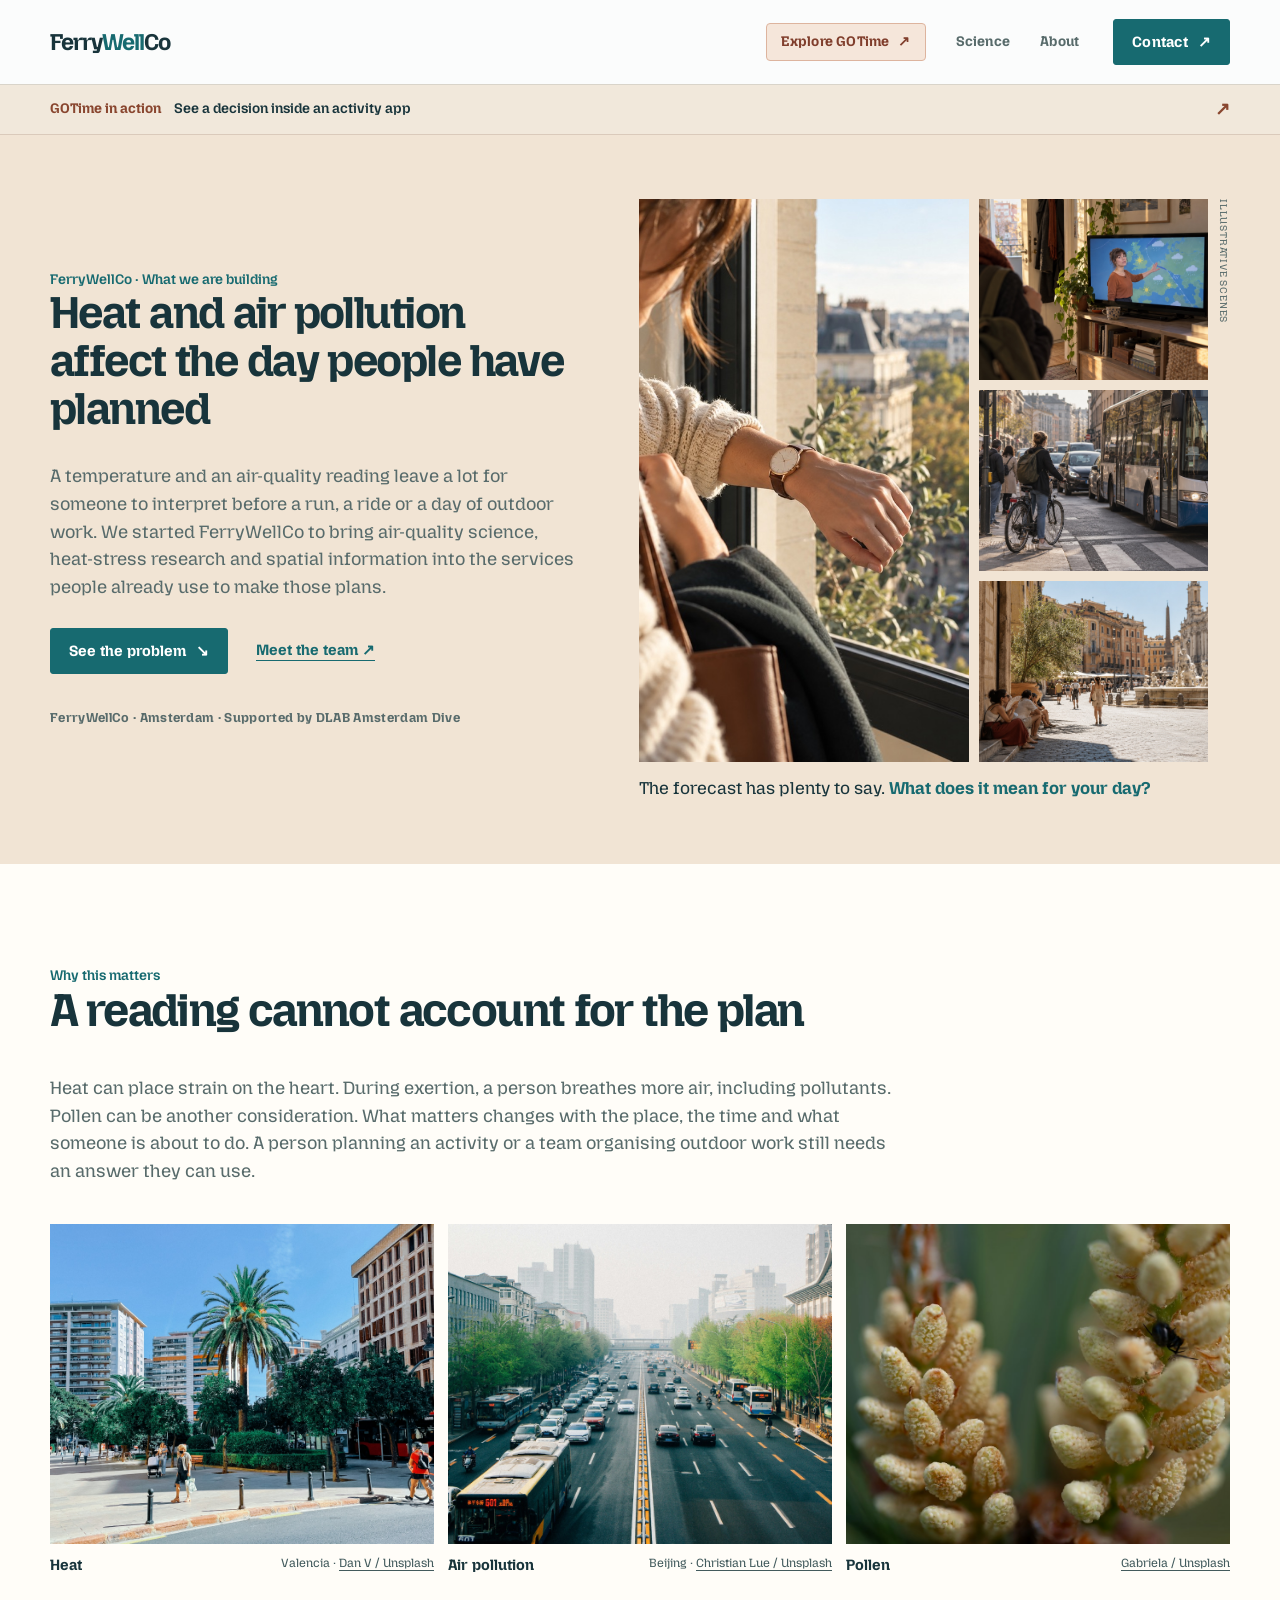
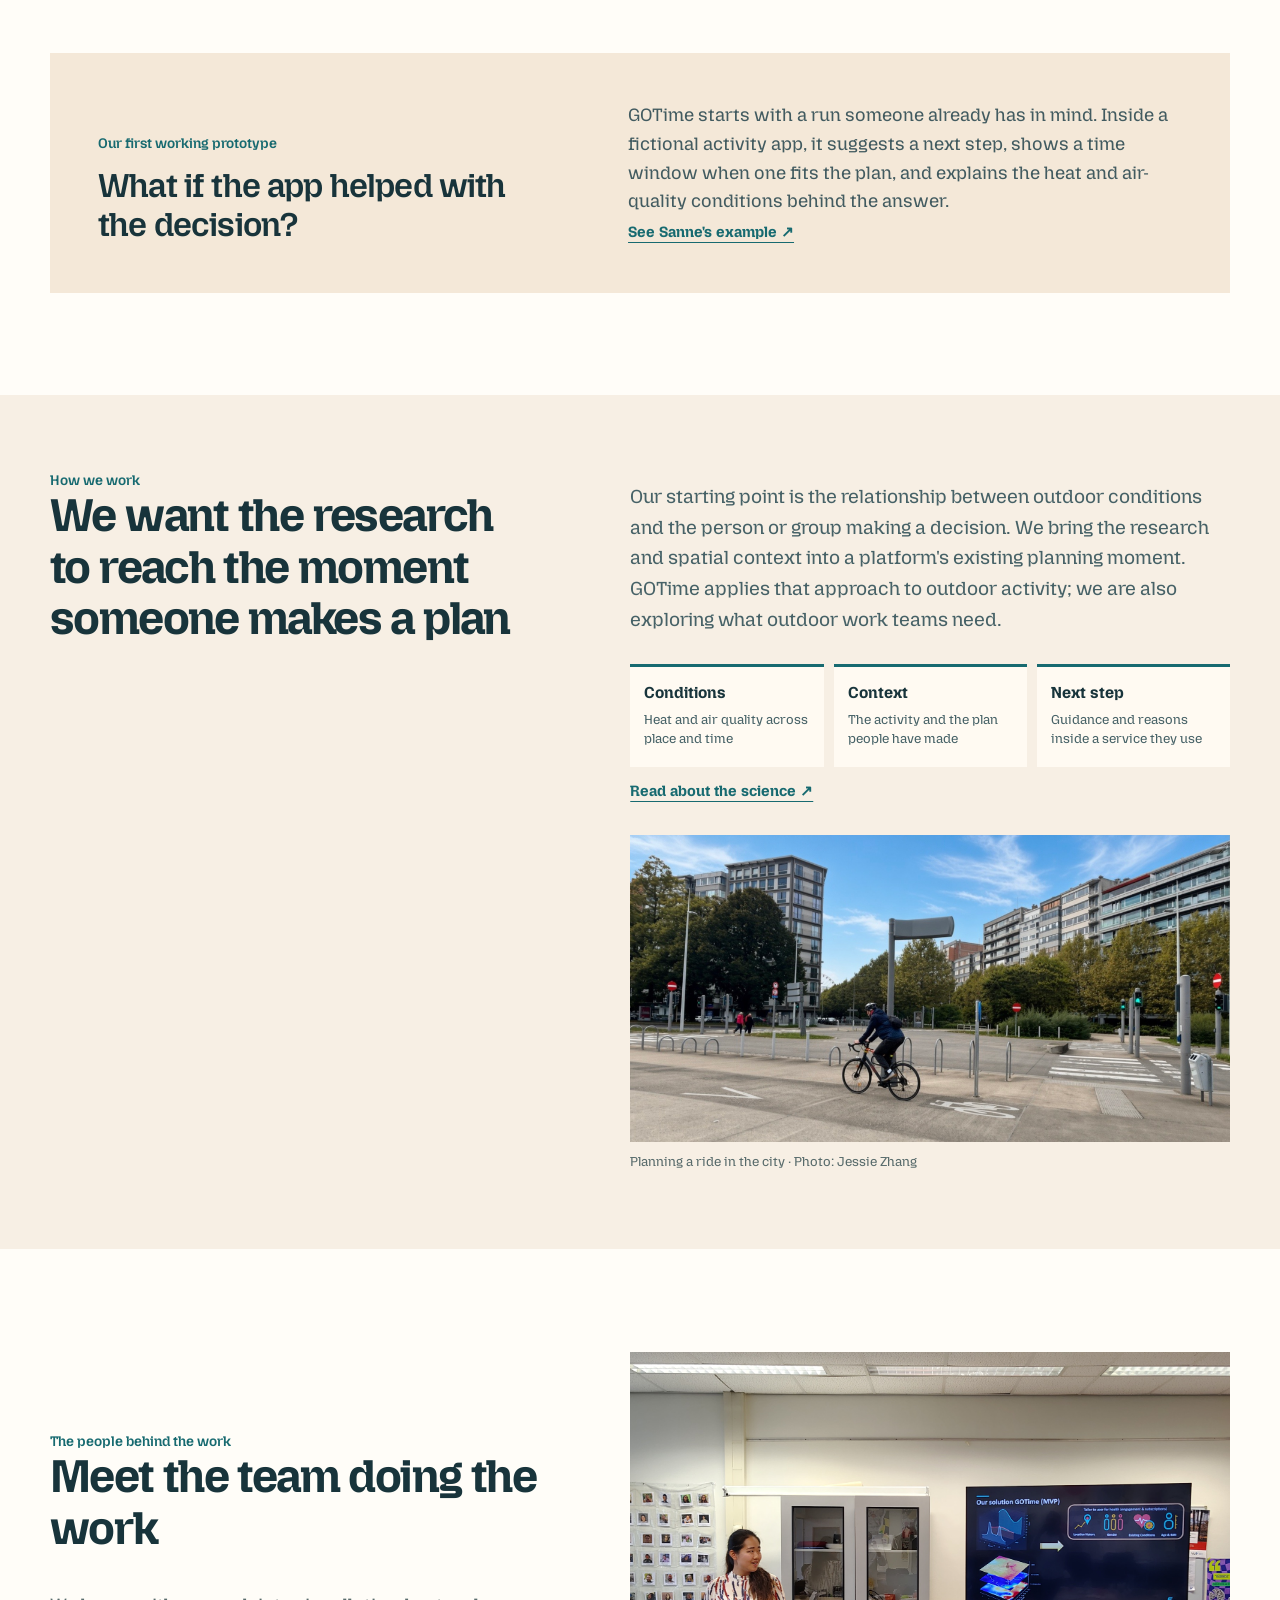
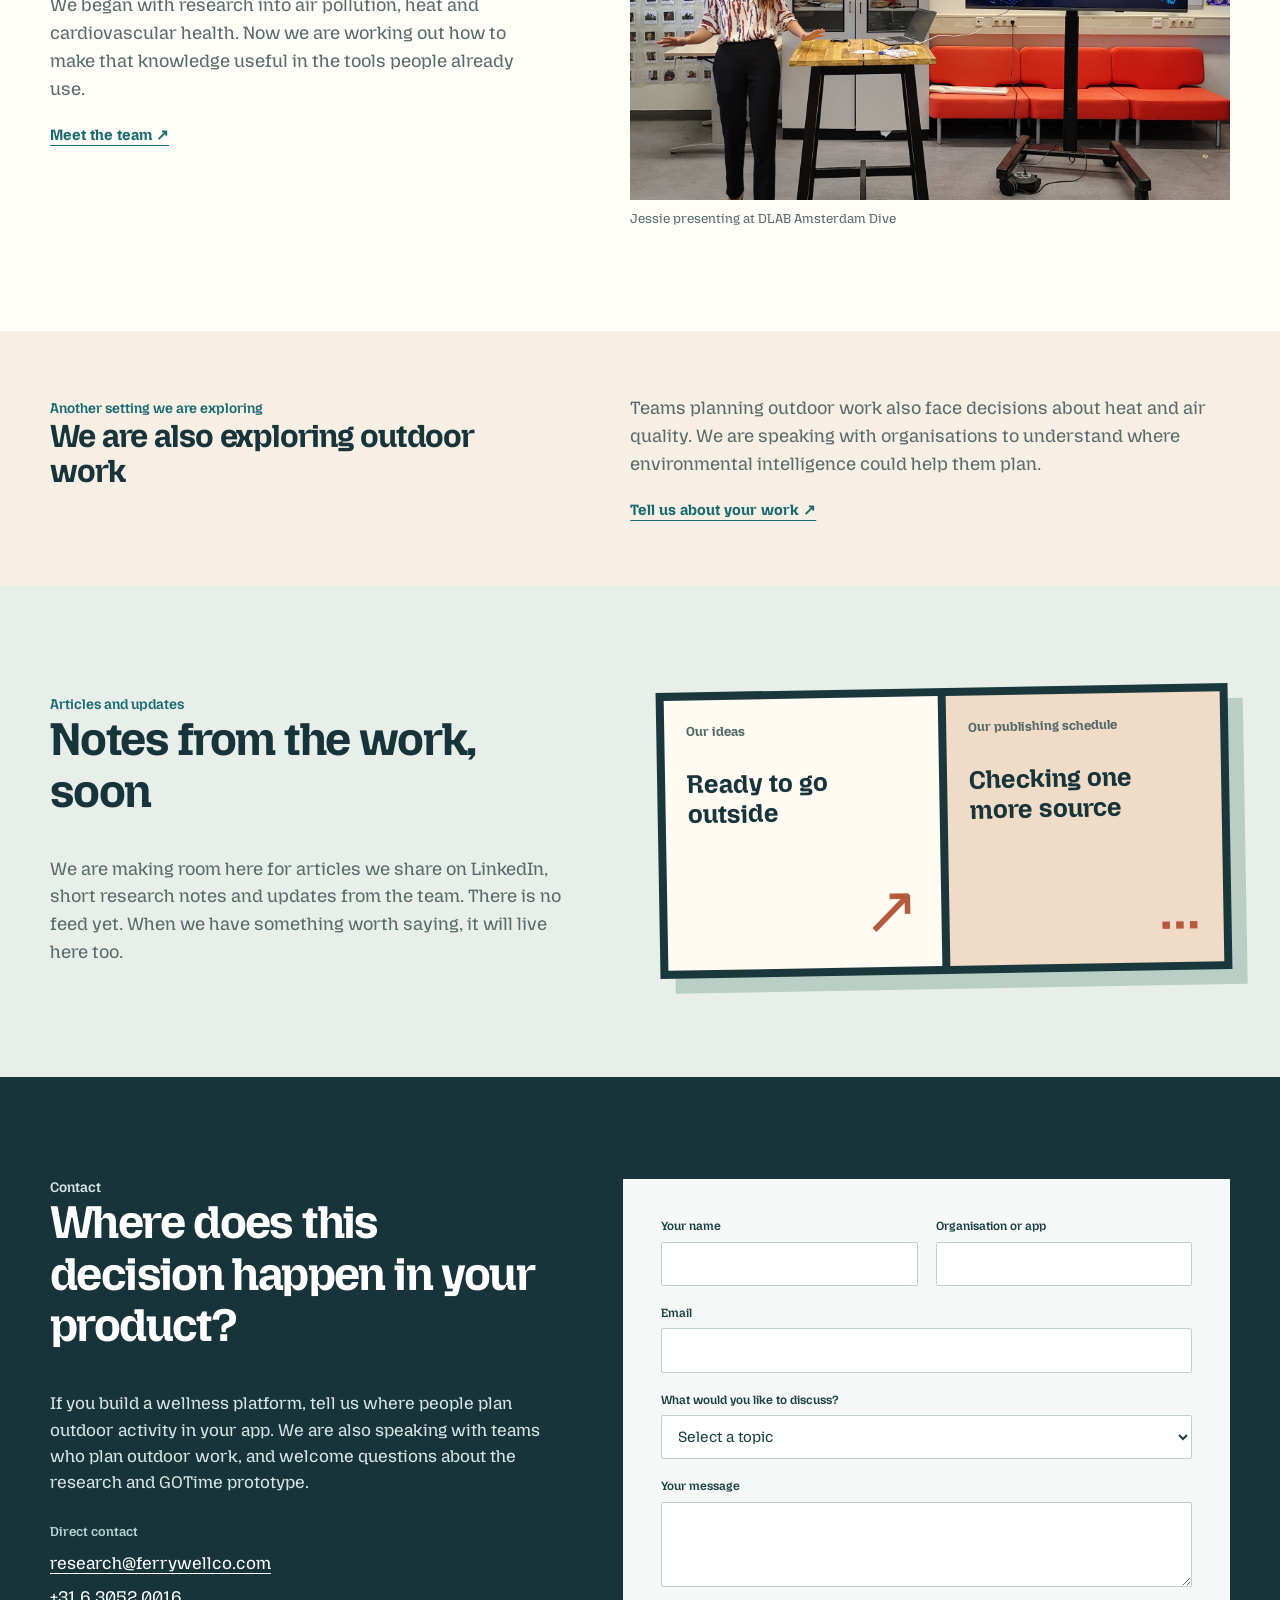
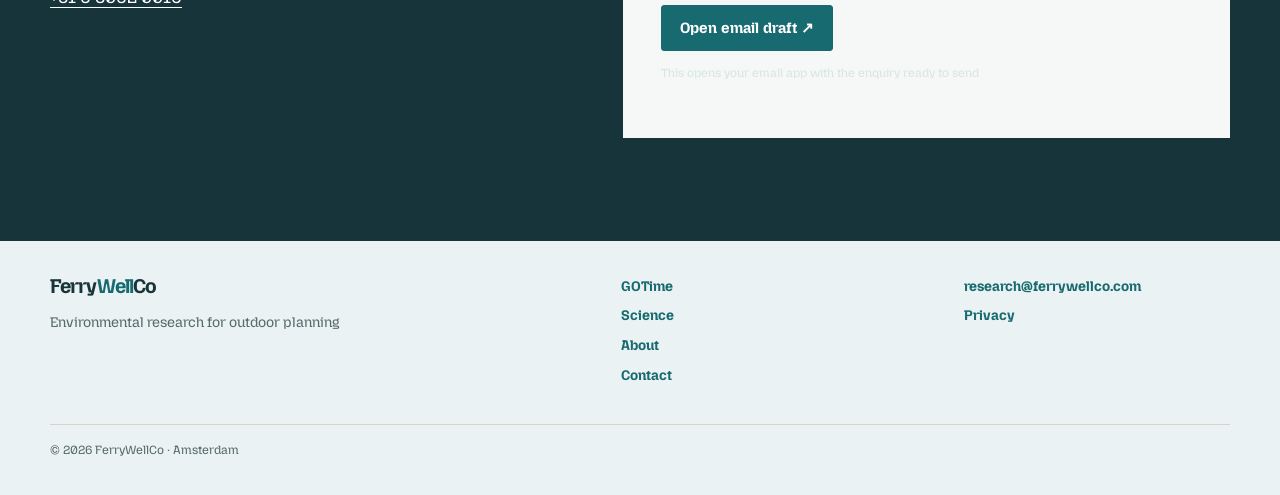
==== index.html @ 3f2c61f6 "Clarify FerryWellCo mission and show GOTime user journey" ====
<!doctype html>
<html lang="en">
<head>
  <meta charset="utf-8">
  <meta name="viewport" content="width=device-width, initial-scale=1">
  <meta name="theme-color" content="#fbf8f2">

  <meta name="description" content="FerryWellCo brings air-quality science, heat-stress research and spatial information into the services people use to plan outdoor activity and work.">
  <meta property="og:type" content="website">
  <meta property="og:title" content="FerryWellCo | Environmental intelligence for outdoor decisions">
  <meta property="og:description" content="We make heat and air-quality research useful at the moment people decide what to do outdoors.">
  <meta property="og:image" content="https://ferrywellco.com/assets/hero-checking-time.jpg">
  <meta name="twitter:card" content="summary_large_image">
  <title>FerryWellCo | Environmental intelligence for outdoor decisions</title>
  <link rel="icon" href="assets/favicon.svg" type="image/svg+xml">
  <link rel="stylesheet" href="assets/styles.css?v=nav1">
  <link rel="stylesheet" href="assets/polish.css?v=mozilla2">
  <link rel="stylesheet" href="assets/story.css?v=umbrella5">
  <script src="assets/site.js" defer></script>
</head>
<body>
<a class="skip-link" href="#main">Skip to content</a>
<header class="site-header"><div class="container header-inner">
  <a class="brand" href="index.html" aria-label="FerryWellCo home">Ferry<span>Well</span>Co</a>
  <button class="menu-button" type="button" data-menu-button aria-expanded="false" aria-controls="site-menu">Menu</button>
  <div class="header-right" id="site-menu" data-open="false"><nav class="main-nav" aria-label="Main navigation"><a class="nav-gotime" href="gotime/">Explore GOTime <span aria-hidden="true">↗</span></a><a href="science/">Science</a><a href="about/">About</a></nav>
  <a class="nav-cta" href="index.html#contact">Contact <span aria-hidden="true">↗</span></a></div>
</div></header>
<main id="main">
<div class="product-prompt"><div class="container"><a class="product-prompt-link" href="gotime/"><span class="product-prompt-label">GOTime in action</span><span>See a decision inside an activity app</span><span class="product-prompt-arrow" aria-hidden="true">↗</span></a></div></div>
<section class="story-hero" aria-labelledby="hero-title"><div class="container story-hero-layout">
  <div class="hero-top"><div class="hero-intro"><p class="eyebrow">FerryWellCo · What we are building</p>
    <h1 id="hero-title">Heat and air pollution affect the day people have planned</h1>
  </div>
  <div class="hero-support">
    <p class="lead">A temperature and an air-quality reading leave a lot for someone to interpret before a run, a ride or a day of outdoor work. We started FerryWellCo to bring air-quality science, heat-stress research and spatial information into the services people already use to make those plans.</p>
    <div class="action-row"><a class="button" href="#problem">See the problem <span aria-hidden="true">↘</span></a><a class="text-link" href="about/">Meet the team ↗</a></div>
    <p class="hero-meta">FerryWellCo · Amsterdam · Supported by DLAB Amsterdam Dive</p>
  </div></div>
  <div class="hero-mosaic" role="group" aria-label="Illustrative scenes of a day shaped by heat, air quality, time and traffic">
    <img class="hero-mosaic-weather" src="assets/hero-weather-report.jpg" alt="Someone watches a weather presenter on television before leaving home" width="1200" height="900">
    <img class="hero-mosaic-watch" src="assets/hero-checking-time.jpg" alt="A person checks the time while looking out over the city" width="1200" height="900" fetchpriority="high">
    <img class="hero-mosaic-traffic" src="assets/hero-city-traffic.jpg" alt="A person with a bicycle waits beside city traffic" width="1200" height="900" loading="lazy">
    <img class="hero-mosaic-heat" src="assets/hero-urban-heat.jpg" alt="People cross a sunlit square while others rest in the shade" width="1200" height="900" loading="lazy">
    <span class="hero-mosaic-label">Illustrative scenes</span>
  </div>
  <div class="hero-mosaic-after"><p>The forecast has plenty to say. <strong>What does it mean for your day?</strong></p></div>
</div></section>
<section class="story-section story-problem" id="problem" aria-labelledby="problem-title"><div class="container">
  <p class="eyebrow">Why this matters</p><h2 id="problem-title">A reading cannot account for the plan</h2>
  <p class="lead">Heat can place strain on the heart. During exertion, a person breathes more air, including pollutants. Pollen can be another consideration. What matters changes with the place, the time and what someone is about to do. A person planning an activity or a team organising outdoor work still needs an answer they can use.</p>
  <div class="condition-photos" aria-label="Outdoor conditions in the research"><figure><img src="assets/sunny-valencia-dan-v.jpg" alt="People crossing a sunny street in Valencia" width="1800" height="2250" loading="lazy"><figcaption><strong>Heat</strong><span>Valencia · <a href="https://unsplash.com/photos/a-group-of-people-walking-down-a-street-next-to-tall-buildings-mh1GvI4SYbk" target="_blank" rel="noopener noreferrer">Dan V / Unsplash</a></span></figcaption></figure><figure><img src="assets/traffic-smog-christian-lue.jpg" alt="Traffic on a hazy city road in Beijing" width="1800" height="2700" loading="lazy"><figcaption><strong>Air pollution</strong><span>Beijing · <a href="https://unsplash.com/photos/a-city-street-filled-with-lots-of-traffic-QcJ1XCc3gJo" target="_blank" rel="noopener noreferrer">Christian Lue / Unsplash</a></span></figcaption></figure><figure><img src="assets/pine-pollen-gabriela.jpg" alt="Close view of pollen-bearing pine cones" width="1200" height="726" loading="lazy"><figcaption><strong>Pollen</strong><span><a href="https://unsplash.com/photos/pine-tree-flowers-in-close-up-detail-v3CU3sQChTM" target="_blank" rel="noopener noreferrer">Gabriela / Unsplash</a></span></figcaption></figure></div>
  <div class="story-first-product" id="gotime"><div><p class="eyebrow">Our first working prototype</p><h3>What if the app helped with the decision?</h3></div><div><p>GOTime starts with a run someone already has in mind. Inside a fictional activity app, it suggests a next step, shows a time window when one fits the plan, and explains the heat and air-quality conditions behind the answer.</p><a class="text-link" href="gotime/">See Sanne's example ↗</a></div></div>
</div></section>
<section class="story-section story-approach" aria-labelledby="approach-title"><div class="container story-split">
  <div><p class="eyebrow">How we work</p><h2 id="approach-title">We want the research to reach the moment someone makes a plan</h2></div>
  <div class="story-approach-detail"><p>Our starting point is the relationship between outdoor conditions and the person or group making a decision. We bring the research and spatial context into a platform's existing planning moment. GOTime applies that approach to outdoor activity; we are also exploring what outdoor work teams need.</p><div class="story-logic" aria-label="FerryWellCo's approach"><div><strong>Conditions</strong><span>Heat and air quality across place and time</span></div><div><strong>Context</strong><span>The activity and the plan people have made</span></div><div><strong>Next step</strong><span>Guidance and reasons inside a service they use</span></div></div><p><a class="text-link" href="science/">Read about the science ↗</a></p><figure class="story-photo"><img src="assets/city-cycling.jpg" alt="A person cycling across a city junction" width="2000" height="1115" loading="lazy"><figcaption>Planning a ride in the city · Photo: Jessie Zhang</figcaption></figure></div>
</div></section>
<section class="story-section story-about" aria-labelledby="about-title"><div class="container story-split">
  <div><p class="eyebrow">The people behind the work</p><h2 id="about-title">Meet the team doing the work</h2><p class="lead">We began with research into air pollution, heat and cardiovascular health. Now we are working out how to make that knowledge useful in the tools people already use.</p><p><a class="text-link" href="about/">Meet the team ↗</a></p></div>
  <figure class="story-photo"><img src="assets/jessie-dive-presentation.jpg" alt="Jessie Zhang presenting FerryWellCo at DLAB Amsterdam Dive" width="1700" height="1275" loading="lazy"><figcaption>Jessie presenting at DLAB Amsterdam Dive</figcaption></figure>
</div></section>
<section class="story-section story-work" aria-labelledby="work-title"><div class="container story-split">
  <div><p class="eyebrow">Another setting we are exploring</p><h2 id="work-title">We are also exploring outdoor work</h2></div>
  <div><p class="lead">Teams planning outdoor work also face decisions about heat and air quality. We are speaking with organisations to understand where environmental intelligence could help them plan.</p><a class="text-link" href="#contact" data-select-scope="Outdoor work planning">Tell us about your work ↗</a></div>
</div></section>
<section class="story-section story-notes" id="notes" aria-labelledby="notes-title"><div class="container story-notes-grid">
  <div><p class="eyebrow">Articles and updates</p><h2 id="notes-title">Notes from the work, soon</h2><p class="lead">We are making room here for articles we share on LinkedIn, short research notes and updates from the team. There is no feed yet. When we have something worth saying, it will live here too.</p></div>
  <div class="notes-meme" role="img" aria-label="A two-panel joke: our ideas are ready to go, while the team checks one more source before publishing"><div><span>Our ideas</span><strong>Ready to go outside</strong><span class="notes-meme-symbol" aria-hidden="true">↗</span></div><div><span>Our publishing schedule</span><strong>Checking one more source</strong><span class="notes-meme-symbol" aria-hidden="true">…</span></div></div>
</div></section>
<section class="story-section story-contact" id="contact" aria-labelledby="contact-title"><div class="container story-contact-grid">
  <div><p class="eyebrow">Contact</p><h2 id="contact-title">Where does this decision happen in your product?</h2><p class="body-copy">If you build a wellness platform, tell us where people plan outdoor activity in your app. We are also speaking with teams who plan outdoor work, and welcome questions about the research and GOTime prototype.</p><div class="direct-contact"><strong>Direct contact</strong><a href="mailto:research@ferrywellco.com">research@ferrywellco.com</a><a href="tel:+31630520016">+31 6 3052 0016</a></div></div>
  <form class="enquiry-form" data-enquiry-form><div class="form-row"><label for="enquiry-name">Your name</label><input id="enquiry-name" name="name" autocomplete="name" required></div><div class="form-row"><label for="enquiry-company">Organisation or app</label><input id="enquiry-company" name="company" autocomplete="organization"></div><div class="form-row"><label for="enquiry-email">Email</label><input id="enquiry-email" name="email" type="email" autocomplete="email" required></div><div class="form-row"><label for="enquiry-scope">What would you like to discuss?</label><select id="enquiry-scope" name="scope" required><option value="" disabled selected>Select a topic</option><option>Wellness platform pilot</option><option>Outdoor work planning</option><option>Research or demo feedback</option><option>Other enquiry</option></select></div><div class="form-row"><label for="enquiry-message">Your message</label><textarea id="enquiry-message" name="message" rows="3"></textarea></div><button class="button" type="submit">Open email draft ↗</button><p class="form-hint">This opens your email app with the enquiry ready to send</p><p class="form-status" data-form-status aria-live="polite"></p></form>
</div></section>
</main><footer class="site-footer"><div class="container"><div class="footer-grid">
  <div><a class="brand" href="index.html">Ferry<span>Well</span>Co</a><p>Environmental research for outdoor planning</p></div>
  <nav class="footer-links" aria-label="Footer navigation"><a href="gotime/">GOTime</a><a href="science/">Science</a><a href="about/">About</a><a href="index.html#contact">Contact</a></nav>
  <div class="footer-links"><a href="mailto:research@ferrywellco.com">research@ferrywellco.com</a><a href="privacy/">Privacy</a></div>
</div><div class="footer-bottom"><span>© 2026 FerryWellCo · Amsterdam</span></div></div></footer>
</body></html>
---- assets/styles.css ----
:root {
  color-scheme: light;
  --ink: #18343b;
  --teal: #176a70;
  --muted: #586b6b;
  --aqua: #72cbbd;
  --amber: #c96e4b;
  --paper: #fbf8f2;
  --pale: #f2e9dc;
  --rule: #d9d4ca;
}

* { box-sizing: border-box; }
html { scroll-behavior: smooth; }
body {
  margin: 0;
  background: var(--paper);
  color: var(--ink);
  font-family: "Mozilla Headline", Arial, sans-serif;
  font-size: 18px;
  line-height: 1.55;
  -webkit-font-smoothing: antialiased;
}
button, a { -webkit-tap-highlight-color: transparent; }
button { font: inherit; }
a { color: inherit; }
a:hover { color: var(--teal); }
:focus-visible { outline: 3px solid var(--aqua); outline-offset: 4px; }
img, svg { max-width: 100%; }
svg { display: block; }
::selection { background: #bfeee8; color: var(--ink); }
section[id] { scroll-margin-top: 90px; }
.skip-link { position: fixed; z-index: 40; top: 9px; left: 9px; background: #fff; color: var(--ink); padding: 10px 14px; border: 2px solid var(--teal); transform: translateY(-160%); font-weight: 700; }
.skip-link:focus { transform: translateY(0); }

.container { width: min(100% - 48px, 1180px); margin-inline: auto; }
.site-header { position: sticky; top: 0; z-index: 20; background: rgba(251,252,252,.96); border-bottom: 1px solid var(--rule); backdrop-filter: blur(12px); }
.header-inner { min-height: 84px; display: flex; align-items: center; justify-content: space-between; gap: 30px; }
.brand { color: var(--ink); text-decoration: none; font-size: 23px; font-weight: 800; line-height: 1; letter-spacing: -.045em; white-space: nowrap; }
.brand span { color: var(--teal); }
.header-right { display: flex; align-items: center; gap: 34px; }
.main-nav { display: flex; align-items: center; gap: 30px; }
.main-nav a, .nav-cta { font-size: 14px; font-weight: 700; text-decoration: none; letter-spacing: .015em; }
.main-nav a { padding-block: 12px; color: var(--muted); }
.main-nav a:hover, .main-nav a[aria-current] { color: var(--ink); }
.nav-cta, .button { background: var(--teal); color: #fff; border: 1px solid var(--teal); border-radius: 5px; padding: 13px 18px; line-height: 1.2; display: inline-flex; justify-content: center; align-items: center; gap: 10px; font-size: 15px; font-weight: 700; text-decoration: none; transition: background .18s ease, transform .18s ease; }
.nav-cta:hover, .button:hover { background: #174c57; color: #fff; transform: translateY(-2px); }
.menu-button { display: none; color: var(--ink); border: 1px solid var(--rule); background: transparent; padding: 9px 12px; border-radius: 5px; cursor: pointer; font-size: 15px; font-weight: 700; }

/* Give the product a distinct place in the navigation without competing with Contact. */
.site-header .main-nav a.nav-gotime {
  display: inline-flex;
  align-items: center;
  gap: 9px;
  padding: 9px 14px;
  border: 1px solid #ddb49e;
  border-radius: 4px;
  background: #f5e6da;
  color: #803e2c;
  line-height: 1.25;
  white-space: nowrap;
  transition: background .18s ease, border-color .18s ease;
}
.site-header .main-nav a.nav-gotime:hover,
.site-header .main-nav a.nav-gotime[aria-current="page"] {
  border-color: #b65a3e;
  background: #efd5c4;
  color: #663021;
}
.product-prompt { border-bottom: 1px solid #dacabb; background: #f1e8db; }
.product-prompt-link {
  display: flex;
  align-items: center;
  gap: 13px;
  min-height: 49px;
  color: var(--ink);
  font-size: 14px;
  font-weight: 600;
  line-height: 1.35;
  text-decoration: none;
}
.product-prompt-link:hover { color: var(--teal); }
.product-prompt-label { color: #89462f; font-weight: 700; white-space: nowrap; }
.product-prompt-arrow { margin-left: auto; color: #89462f; font-size: 18px; }
@media (max-width: 760px) {
  .site-header .main-nav a.nav-gotime { justify-content: space-between; margin-bottom: 8px; padding: 13px 14px; }
}
@media (max-width: 520px) {
  .product-prompt-link { flex-wrap: wrap; gap: 1px 8px; padding-block: 8px; font-size: 13px; }
  .product-prompt-label { width: calc(100% - 22px); }
  .product-prompt-arrow { order: 1; align-self: center; margin-left: auto; }
}

.eyebrow { color: var(--teal); font-size: 12px; font-weight: 800; text-transform: uppercase; letter-spacing: .145em; line-height: 1.4; }
.eyebrow::before { content: ""; display: block; width: 38px; height: 4px; margin-bottom: 15px; background: var(--aqua); }
h1, h2, h3, p { margin-top: 0; }
h1, h2, h3 { line-height: 1.12; letter-spacing: -.035em; }
h1 { font-size: clamp(3.2rem, 5vw, 4.25rem); font-weight: 800; }
h2 { font-size: clamp(2.25rem, 3.3vw, 2.75rem); font-weight: 800; }
h3 { font-size: 1.42rem; font-weight: 800; }
p { margin-bottom: 0; }
.lead { font-size: clamp(1.08rem, 1.6vw, 1.23rem); line-height: 1.58; color: var(--muted); }
.body-copy { color: var(--muted); max-width: 760px; }
.small-note { font-size: 14px; line-height: 1.5; color: var(--muted); }
.text-link { font-size: 15px; font-weight: 800; color: var(--teal); text-decoration-thickness: 1px; text-underline-offset: 5px; }
.text-link:hover { color: var(--ink); }
.action-row { display: flex; align-items: center; flex-wrap: wrap; gap: 18px 28px; }
.section { padding-block: clamp(76px, 8vw, 122px); }
.section-tight { padding-block: 72px; }
.section-head { max-width: 820px; margin-bottom: 40px; }
.section-head .eyebrow { margin-bottom: 20px; }
.section-head h2 { margin-bottom: 22px; }
.section-head .lead { max-width: 790px; }

.hero { overflow: hidden; }
.hero-grid { min-height: min(760px, calc(100svh - 84px)); display: grid; grid-template-columns: 1.08fr .92fr; align-items: center; gap: 4%; padding-block: 64px 76px; }
.hero-copy { position: relative; z-index: 1; }
.hero-copy .eyebrow { margin-bottom: 25px; }
.hero-copy h1 { max-width: 720px; margin-bottom: 27px; }
.hero-copy .lead { max-width: 650px; }
.hero-copy .action-row { margin-top: 37px; }
.hero-meta { margin-top: 34px; font-size: 13px; font-weight: 700; color: var(--muted); letter-spacing: .025em; }
.hero-visual { align-self: stretch; display: grid; place-items: center; min-height: 540px; }
.hero-visual svg { width: 100%; height: 100%; min-height: 540px; }
.visual-caption { color: var(--muted); font-size: 11px; text-transform: uppercase; letter-spacing: .18em; }

.decision-grid { display: grid; grid-template-columns: .8fr 1.2fr; gap: 8%; }
.decision-grid .section-head { margin-bottom: 0; }
.question-list { border-top: 1px solid var(--rule); }
.question-row { display: grid; grid-template-columns: 190px 1fr; gap: 20px; padding-block: 25px; border-bottom: 1px solid var(--rule); }
.question-row strong { color: var(--teal); font-size: 16px; }
.question-row p { font-size: 18px; line-height: 1.45; }

.approach { border-top: 1px solid var(--rule); }
.steps { display: grid; grid-template-columns: repeat(4, 1fr); margin-top: 58px; border-top: 1px solid var(--rule); }
.step { position: relative; padding: 32px 28px 0 0; }
.step::before { content: ""; position: absolute; top: -6px; left: 0; width: 11px; height: 11px; border-radius: 50%; background: var(--aqua); }
.step:nth-child(2)::before { background: var(--amber); }
.step:nth-child(3)::before { background: var(--teal); }
.step:last-child::before { background: var(--aqua); }
.step-number { display: block; color: var(--teal); font-size: 31px; font-weight: 800; line-height: 1; margin-bottom: 24px; }
.step h3 { margin-bottom: 10px; font-size: 19px; letter-spacing: -.02em; }
.step p { color: var(--muted); font-size: 16px; max-width: 225px; }
.approach .small-note { margin-top: 48px; max-width: 840px; }

.concept { background: var(--pale); }
.concept-grid { display: grid; grid-template-columns: .8fr 1.2fr; align-items: center; gap: 9%; }
.concept-copy .eyebrow { margin-bottom: 22px; }
.concept-copy h2 { margin-bottom: 23px; }
.concept-copy .body-copy { margin-bottom: 30px; }
.concept-preview { background: #fff; border: 1px solid var(--rule); box-shadow: 0 20px 65px rgba(16,38,46,.07); }
.preview-head { display: flex; justify-content: space-between; gap: 16px; align-items: baseline; padding: 22px 28px; border-bottom: 1px solid var(--rule); }
.preview-head strong { color: var(--ink); font-size: 19px; letter-spacing: -.02em; }
.preview-head span { color: var(--muted); font-size: 12px; font-weight: 700; text-transform: uppercase; letter-spacing: .11em; }
.preview-tabs { display: flex; overflow-x: auto; border-bottom: 1px solid var(--rule); }
.preview-tabs button { flex: 1; min-width: max-content; padding: 18px 12px; border: 0; border-bottom: 3px solid transparent; background: transparent; color: var(--muted); font-size: 14px; font-weight: 800; cursor: pointer; }
.preview-tabs button:hover { color: var(--ink); background: #f8fbfb; }
.preview-tabs button[aria-selected="true"] { border-bottom-color: var(--aqua); color: var(--ink); }
.preview-panel { padding: 31px 31px 29px; min-height: 268px; }
.preview-panel[hidden] { display: none; }
.preview-context { color: var(--teal); font-size: 12px; font-weight: 800; text-transform: uppercase; letter-spacing: .12em; }
.preview-panel blockquote { margin: 19px 0 27px; max-width: 570px; font-size: clamp(1.35rem, 1.9vw, 1.75rem); line-height: 1.34; letter-spacing: -.02em; font-weight: 700; }
.preview-disclaimer { padding: 14px 28px; color: var(--muted); background: #f7fafa; border-top: 1px solid var(--rule); font-size: 13px; font-weight: 700; }

.application-list { border-top: 1px solid var(--rule); }
.application-row { display: grid; grid-template-columns: 90px 290px 1fr; gap: 30px; align-items: start; padding: 30px 0; border-bottom: 1px solid var(--rule); }
.application-row .index { color: var(--teal); font-size: 20px; font-weight: 800; }
.application-row h3 { margin: 0; font-size: 22px; }
.application-row p { max-width: 650px; color: var(--muted); font-size: 17px; }
.applications-preview .text-link { display: inline-block; margin-top: 33px; }

.science-band { background: var(--teal); color: #fff; overflow: hidden; }
.science-band-grid { display: grid; grid-template-columns: minmax(0, 1.3fr) minmax(230px, .7fr); gap: 12%; align-items: center; }
.science-band .eyebrow { color: #a4e7e1; }
.science-band .eyebrow::before { background: var(--amber); }
.science-band h2 { max-width: 790px; margin-bottom: 25px; }
.science-band p { max-width: 720px; color: #e0eff0; }
.science-band .text-link { color: #fff; display: inline-block; margin-top: 32px; }
.science-band .text-link:hover { color: #b7f0e9; }
.science-motif { opacity: .85; width: 100%; height: auto; }

.team-grid { display: grid; grid-template-columns: .85fr 1.15fr; gap: 9%; }
.team-grid .section-head { margin: 0; }
.team-names { display: grid; grid-template-columns: repeat(2, minmax(0, 1fr)); border-top: 1px solid var(--rule); }
.team-names span { padding: 23px 8px 23px 0; border-bottom: 1px solid var(--rule); font-size: 24px; font-weight: 700; letter-spacing: -.025em; }

.contact-section { background: var(--pale); }
.contact-grid { display: grid; grid-template-columns: 1.15fr .85fr; gap: 10%; align-items: center; }
.contact-grid .eyebrow { margin-bottom: 22px; }
.contact-grid h2 { max-width: 620px; margin-bottom: 23px; }
.contact-grid .body-copy { margin-bottom: 28px; }
.contact-aside { border-top: 1px solid var(--rule); padding-top: 24px; }
.contact-aside p { font-size: 14px; color: var(--muted); max-width: 340px; }
.contact-aside strong { display: block; color: var(--ink); font-size: 16px; margin-bottom: 6px; }
.contact-email { display: inline-block; margin-top: 22px; font-size: 17px; font-weight: 800; color: var(--teal); text-underline-offset: 5px; overflow-wrap: anywhere; }
.site-footer { padding-block: 35px; background: #ebf2f3; font-size: 14px; }
.footer-grid { display: grid; grid-template-columns: 1.4fr .8fr .7fr; gap: 40px; }
.footer-grid .brand { font-size: 20px; }
.footer-grid p { max-width: 400px; margin-top: 13px; color: var(--muted); }
.footer-links { display: flex; flex-direction: column; align-items: start; gap: 8px; }
.footer-links a { color: var(--teal); text-decoration: none; font-weight: 700; }
.footer-links a:hover { text-decoration: underline; }
.footer-bottom { display: flex; justify-content: space-between; gap: 20px; margin-top: 38px; padding-top: 16px; border-top: 1px solid var(--rule); color: var(--muted); font-size: 12px; }

.subhero { padding-block: 94px 78px; border-bottom: 1px solid var(--rule); }
.subhero .eyebrow { margin-bottom: 23px; }
.subhero h1 { max-width: 880px; margin-bottom: 26px; }
.subhero .lead { max-width: 830px; }
.subhero-side { position: relative; }
.subhero-side::after { content: ""; position: absolute; right: 3%; top: 0; width: clamp(120px, 16vw, 240px); aspect-ratio: 1; border-radius: 50%; background: radial-gradient(circle, rgba(235,175,116,.38), rgba(235,175,116,.04) 66%, transparent 70%); pointer-events: none; }
.detail-list { border-top: 1px solid var(--rule); }
.detail-row { display: grid; grid-template-columns: 70px minmax(230px,.85fr) minmax(0,1.2fr); gap: 30px; padding-block: 42px; border-bottom: 1px solid var(--rule); }
.detail-row .index { color: var(--teal); font-size: 22px; font-weight: 800; }
.detail-row h2 { font-size: 30px; margin-bottom: 8px; }
.detail-row .tag { display: inline-block; color: var(--teal); border: 1px solid var(--rule); font-size: 11px; text-transform: uppercase; letter-spacing: .08em; font-weight: 800; padding: 6px 9px; }
.detail-grid { display: grid; grid-template-columns: 120px 1fr; gap: 14px 20px; margin: 0; font-size: 16px; }
.detail-grid dt { color: var(--teal); font-weight: 800; }
.detail-grid dd { margin: 0; color: var(--muted); }
.detail-note { margin-top: 25px; padding: 20px 0 0; border-top: 1px solid var(--rule); color: var(--muted); }
.end-invite { display: grid; grid-template-columns: 1fr auto; align-items: center; gap: 30px; }
.end-invite h2 { max-width: 800px; margin-bottom: 0; }

.article { max-width: 860px; }
.article-section { display: grid; grid-template-columns: 64px 1fr; gap: 28px; padding-block: 39px; border-bottom: 1px solid var(--rule); }
.article-section:first-child { border-top: 1px solid var(--rule); }
.article-section .index { color: var(--teal); font-size: 20px; font-weight: 800; }
.article-section h2 { font-size: 30px; margin-bottom: 15px; }
.article-section p + p { margin-top: 15px; }
.article-section p, .article-section li { color: var(--muted); }
.article-section ul { padding-left: 22px; margin: 0; }
.article-section li + li { margin-top: 9px; }
.evidence-levels { display: grid; grid-template-columns: repeat(3,1fr); border-top: 1px solid var(--rule); margin-top: 45px; }
.evidence-levels > div { padding: 25px 24px 0 0; border-right: 1px solid var(--rule); }
.evidence-levels > div + div { padding-left: 24px; }
.evidence-levels > div:last-child { border-right: 0; }
.evidence-levels strong { color: var(--teal); display: block; margin-bottom: 11px; }
.evidence-levels p { color: var(--muted); font-size: 15px; }
.reading-list { padding: 0; list-style: none; border-top: 1px solid var(--rule); }
.reading-list li { padding-block: 18px; border-bottom: 1px solid var(--rule); }
.reading-list a { color: var(--teal); font-weight: 700; text-underline-offset: 4px; }
.privacy-copy { max-width: 780px; }
.privacy-copy h2 { font-size: 27px; margin: 40px 0 14px; }
.privacy-copy p { color: var(--muted); }
.privacy-copy p + p { margin-top: 15px; }
.privacy-copy a { color: var(--teal); }

@media (max-width: 1000px) {
  .hero-grid { grid-template-columns: 1fr .8fr; }
  .main-nav { gap: 16px; }
  .header-right { gap: 17px; }
  .question-row { grid-template-columns: 145px 1fr; }
  .application-row { grid-template-columns: 60px 230px 1fr; gap: 20px; }
}
@media (max-width: 760px) {
  .container { width: min(100% - 36px, 1180px); }
  .header-inner { min-height: 70px; }
  .brand { font-size: 21px; }
  .menu-button { display: block; }
  .header-right { display: none; position: absolute; top: 70px; left: 0; right: 0; background: var(--paper); padding: 16px 18px 24px; border-bottom: 1px solid var(--rule); box-shadow: 0 18px 30px rgba(16,38,46,.08); }
  .header-right[data-open="true"] { display: block; }
  .main-nav { flex-direction: column; align-items: stretch; gap: 0; }
  .main-nav a { border-bottom: 1px solid var(--rule); padding: 13px 3px; }
  .header-right .nav-cta { margin-top: 18px; width: 100%; }
  .hero-grid { min-height: 0; grid-template-columns: 1fr; gap: 0; padding-block: 75px 46px; }
  .hero-copy h1 { max-width: 600px; }
  .hero-visual { min-height: 340px; margin-top: 28px; }
  .hero-visual svg { min-height: 0; height: auto; }
  .decision-grid, .concept-grid, .team-grid, .contact-grid, .science-band-grid { grid-template-columns: 1fr; gap: 38px; }
  .decision-grid .section-head { margin-bottom: 0; }
  .steps { grid-template-columns: repeat(2, 1fr); row-gap: 35px; }
  .step:nth-child(3), .step:nth-child(4) { padding-top: 18px; }
  .concept-preview { margin-top: 0; }
  .science-motif { display: none; }
  .application-row { grid-template-columns: 55px 1fr; gap: 8px 18px; }
  .application-row p { grid-column: 2; }
  .footer-grid { grid-template-columns: 1fr 1fr; }
  .footer-grid > div:first-child { grid-column: 1/-1; }
  .detail-row { grid-template-columns: 50px 1fr; gap: 14px 16px; }
  .detail-row .detail-grid, .detail-row .detail-note { grid-column: 2; }
  .end-invite { grid-template-columns: 1fr; }
}
@media (max-width: 520px) {
  body { font-size: 17px; }
  h1 { font-size: clamp(2.85rem, 12vw, 3.8rem); }
  .hero-grid { padding-top: 55px; }
  .hero-meta { font-size: 12px; }
  .section { padding-block: 73px; }
  .section-tight { padding-block: 60px; }
  .question-row { grid-template-columns: 1fr; gap: 6px; padding-block: 21px; }
  .steps { grid-template-columns: 1fr; border-top: 0; margin-top: 33px; row-gap: 0; }
  .step, .step:nth-child(3), .step:nth-child(4) { padding: 20px 0 26px 38px; border-left: 1px solid var(--rule); }
  .step::before { top: 25px; left: -6px; }
  .step-number { margin-bottom: 12px; font-size: 24px; }
  .approach .small-note { margin-top: 25px; }
  .preview-head { padding: 17px 18px; }
  .preview-head span { font-size: 10px; text-align: right; }
  .preview-panel { padding: 25px 18px; min-height: 230px; }
  .preview-tabs button { font-size: 12px; padding-inline: 12px; }
  .preview-disclaimer { padding-inline: 18px; }
  .team-names span { font-size: 20px; }
  .footer-grid { grid-template-columns: 1fr; gap: 26px; }
  .footer-grid > div:first-child { grid-column: auto; }
  .footer-bottom { flex-direction: column; gap: 5px; }
  .subhero { padding-block: 73px 62px; }
  .subhero-side::after { opacity: .45; }
  .detail-row { grid-template-columns: 1fr; }
  .detail-row .detail-grid, .detail-row .detail-note { grid-column: 1; }
  .detail-row h2 { font-size: 26px; }
  .detail-grid { grid-template-columns: 1fr; gap: 2px; }
  .detail-grid dd { margin-bottom: 12px; }
  .article-section { grid-template-columns: 1fr; gap: 12px; }
  .article-section h2 { font-size: 26px; }
  .evidence-levels { grid-template-columns: 1fr; }
  .evidence-levels > div, .evidence-levels > div + div { border-right: 0; border-bottom: 1px solid var(--rule); padding: 20px 0; }
}
@media (prefers-reduced-motion: reduce) {
  html { scroll-behavior: auto; }
  *, *::before, *::after { animation-duration: .01ms !important; transition-duration: .01ms !important; }
}

/* Web-first visual system: contextual scenes, varied pacing, and a useful demo. */
:root { --cream: #f1e4d4; --deep: #18343b; --coral: #b75a3c; --sage: #e5eadf; }
body { font-family: "Mozilla Headline", Arial, sans-serif; }
.site-header { background: rgba(251,252,252,.94); }
.main-nav a[aria-current="page"] { color: var(--teal); }
.eyebrow::before { width: 25px; height: 3px; margin-bottom: 12px; }
h1, h2, h3 { letter-spacing: -.045em; }
.button, .nav-cta { border-radius: 3px; }

.home-hero { background: var(--cream); }
.home-hero .hero-grid { min-height: 690px; grid-template-columns: .95fr 1.05fr; gap: 6%; padding-block: 74px 90px; }
.home-hero .hero-copy h1 { font-size: clamp(3.6rem, 5.5vw, 5.2rem); line-height: 1.02; }
.home-hero .hero-copy .lead { color: #3f5a5f; }
.hero-visual { min-height: 0; }
.place-board { position: relative; width: 100%; aspect-ratio: 1.04; min-height: 480px; overflow: hidden; border-radius: 13px; background: #dce9df; box-shadow: 0 30px 70px rgba(28,62,60,.14); transform: rotate(1deg); }
.board-top, .board-bottom { position: absolute; left: 0; right: 0; z-index: 2; display: flex; align-items: center; justify-content: space-between; gap: 12px; font-size: 11px; line-height: 1.2; font-weight: 800; text-transform: uppercase; letter-spacing: .11em; }
.board-top { top: 0; height: 51px; padding: 0 23px; background: rgba(255,255,255,.92); color: var(--teal); }
.board-top span:last-child { color: var(--muted); font-weight: 600; }
.board-bottom { bottom: 0; padding: 18px 23px; background: var(--deep); color: #d7eeea; }
.board-bottom span { white-space: nowrap; }
.place-map { position: absolute; inset: 51px 0 46px; width: 100%; height: calc(100% - 97px); max-width: none; object-fit: cover; }
.map-label { position: absolute; z-index: 3; display: flex; flex-direction: column; gap: 1px; padding: 10px 13px; background: #fff; color: var(--ink); box-shadow: 0 7px 20px rgba(16,38,46,.16); border-radius: 3px; line-height: 1.2; transform: rotate(-1deg); }
.map-label small { color: var(--muted); font-size: 10px; font-weight: 700; text-transform: uppercase; letter-spacing: .08em; }
.map-label strong { font-size: 14px; }
.map-label-start { top: 41%; left: 9%; }
.map-label-check { top: 39%; right: 4%; }

.decision-section { background: #fff; }
.decision-grid { grid-template-columns: 1.1fr .9fr; gap: 12%; align-items: end; }
.decision-grid .section-head { max-width: 680px; }
.decision-grid .section-head h2 { font-size: clamp(2.6rem, 4.2vw, 4.1rem); margin: 0; }
.decision-grid > .lead { padding-bottom: 6px; }
.question-gallery { display: grid; grid-template-columns: 1.12fr 1fr 1fr; gap: 12px; margin-top: 70px; }
.question-card { position: relative; display: flex; flex-direction: column; min-height: 315px; padding: 27px 29px; overflow: hidden; background: #f0f5f1; }
.question-card:first-child { background: #e7eeea; }
.question-card:nth-child(2) { background: #f8f0e5; }
.question-card:nth-child(3) { background: #eaf0f2; }
.question-index { color: var(--teal); font-size: 11px; text-transform: uppercase; font-weight: 800; letter-spacing: .12em; }
.question-card strong { margin-top: 31px; font-size: 21px; letter-spacing: -.03em; }
.question-card p { position: relative; z-index: 2; max-width: 320px; margin-top: 10px; font-size: 17px; line-height: 1.4; }
.question-graphic { margin-top: auto; height: 60px; position: relative; opacity: .8; }
.graphic-shift { display: flex; align-items: flex-end; gap: 8px; }
.graphic-shift span { width: 27%; height: 16px; background: #6f9c92; }
.graphic-shift span:nth-child(2) { height: 27px; background: #d67858; transform: translateY(-12px); }
.graphic-shift span:nth-child(3) { height: 16px; background: #6f9c92; }
.graphic-route { border-bottom: 2px dashed #7d9e91; transform: skewY(-9deg); }
.graphic-route i { position: absolute; bottom: -7px; width: 12px; height: 12px; border-radius: 50%; background: #2a636e; }
.graphic-route i:nth-child(1) { left: 4%; }.graphic-route i:nth-child(2) { left: 48%; background: #d67858; }.graphic-route i:nth-child(3) { right: 4%; }
.graphic-message span { display: block; height: 19px; width: 74%; margin-top: 12px; background: #aacbd0; border-radius: 4px; }
.graphic-message span:nth-child(2) { margin-left: 25%; width: 62%; background: #6c9f9f; }

.approach { background: var(--cream); border-top: 0; }
.approach .section-head { display: grid; grid-template-columns: .32fr 1fr; gap: 5%; max-width: none; align-items: baseline; margin-bottom: 0; }
.approach .section-head h2 { max-width: 750px; }
.approach .eyebrow::before { display: none; }
.approach .steps { margin-top: 46px; border-top-color: #b7c9c3; }
.approach .step { padding-right: 36px; }
.approach .step-number { color: var(--coral); font-size: 22px; margin-bottom: 32px; }
.approach .step h3 { font-size: 22px; }
.approach .small-note { border-left: 3px solid var(--aqua); padding-left: 18px; }

.concept-stage { background: var(--deep); color: #fff; }
.concept-stage .body-copy { color: #d5e7e5; }
.concept-stage .eyebrow { color: #b0ede3; }
.concept-stage .text-link { color: #fff; }
.concept-stage .text-link:hover { color: #b0ede3; }
.concept-stage .concept-preview { color: var(--ink); border: 0; box-shadow: 0 30px 70px rgba(0,0,0,.16); transform: translateY(12px); }
.concept-stage .preview-panel { min-height: 258px; }
.demo-invite { display: flex; justify-content: space-between; align-items: center; gap: 35px; margin-top: 95px; padding-top: 27px; border-top: 1px solid rgba(255,255,255,.27); }
.demo-invite > div { display: flex; align-items: baseline; flex-wrap: wrap; gap: 8px 20px; }
.demo-invite-kicker { color: #a9e5db; text-transform: uppercase; letter-spacing: .12em; font-size: 11px; font-weight: 800; }
.demo-invite p { color: #e0efed; font-size: 15px; }
.button-light { background: #fff; color: var(--deep); border-color: #fff; white-space: nowrap; }
.button-light:hover { background: #e2f5f1; color: var(--deep); }

.applications-preview { background: #fff; }
.applications-preview .section-head { max-width: 900px; }
.application-gallery { display: grid; grid-template-columns: 1.15fr .85fr; grid-template-rows: repeat(2, minmax(275px, auto)); gap: 18px; }
.application-feature { display: grid; grid-template-columns: 42% 58%; min-height: 276px; overflow: hidden; background: #f5f7f5; }
.application-feature:first-child { grid-row: span 2; display: flex; flex-direction: column; }
.application-feature:first-child .feature-art { flex: 1 1 auto; min-height: 350px; }
.feature-art { position: relative; overflow: hidden; background: #dce9df; min-height: 100%; }
.feature-operations .feature-art { min-height: 270px; }
.feature-activity .feature-art { background: #eee6d7; }
.feature-platform .feature-art { background: #dfecef; }
.feature-copy { padding: 30px; }
.feature-operations .feature-copy { padding: 34px; }
.feature-index { color: var(--teal); font-size: 11px; font-weight: 800; letter-spacing: .12em; text-transform: uppercase; }
.feature-copy h3 { margin: 14px 0 14px; font-size: clamp(1.35rem, 2vw, 1.9rem); line-height: 1.16; }
.feature-copy p { color: #50666a; font-size: 15px; line-height: 1.5; }
.applications-preview .text-link { margin-top: 38px; }
.site-plan { position: absolute; inset: 16% 12%; border: 2px solid rgba(42,99,110,.3); transform: rotate(-8deg); }
.site-building { position: absolute; left: 13%; top: 14%; width: 35%; height: 31%; background: #759d99; box-shadow: 32px 20px 0 #b4cfc1; }
.site-path { position: absolute; left: -10%; top: 65%; width: 122%; border-top: 17px solid #f7f5ef; transform: rotate(-15deg); }
.site-flag { position: absolute; right: 11%; top: 20%; height: 61%; border-left: 3px solid var(--coral); }
.site-flag::after { content: ""; position: absolute; top: -3px; left: 0; border: 13px solid transparent; border-left-color: var(--coral); border-top-color: var(--coral); }
.task { position: absolute; z-index: 2; width: 21%; height: 11%; background: var(--teal); }
.task-one { left: 12%; bottom: 13%; }.task-two { left: 37%; bottom: 13%; background: var(--coral); }.task-three { left: 62%; bottom: 13%; }
.path-visual { position: absolute; inset: 0; }
.path-track { position: absolute; left: -10%; top: 46%; width: 120%; height: 85px; border-top: 17px solid #fffdf7; border-radius: 50%; transform: rotate(-24deg); }
.path-point { position: absolute; width: 19px; height: 19px; border-radius: 50%; border: 5px solid #fff; background: var(--teal); box-shadow: 0 0 0 2px var(--teal); }
.point-one { left: 18%; top: 55%; }.point-two { left: 49%; top: 34%; background: var(--coral); box-shadow: 0 0 0 2px var(--coral); }.point-three { right: 12%; top: 50%; }
.phone-visual { position: absolute; width: 48%; min-width: 130px; max-width: 220px; height: 86%; left: 25%; top: 13%; padding: 21px 15px; border: 8px solid var(--deep); border-bottom-width: 16px; border-radius: 23px 23px 0 0; background: #fff; box-shadow: 19px 18px 0 rgba(42,99,110,.14); }
.phone-line { display: block; width: 78%; height: 7px; margin-bottom: 10px; border-radius: 4px; background: #cbdcdf; }
.phone-line.wide { width: 97%; background: #91c9c2; }.phone-line.short { width: 55%; }.phone-line.medium { width: 62%; }
.phone-context { display: block; height: 29%; margin: 19px 0 15px; background: #e9f2eb; border-left: 4px solid var(--coral); }

.science-band { background: #f2ece3; color: var(--ink); }
.science-band .eyebrow { color: var(--teal); }
.science-band .eyebrow::before { background: var(--coral); }
.science-band p { color: #516769; }
.science-band .text-link { color: var(--teal); }
.science-band .text-link:hover { color: var(--ink); }
.science-band-grid { grid-template-columns: minmax(0, 1.1fr) minmax(320px, .9fr); gap: 13%; }
.evidence-preview { border-top: 2px solid var(--ink); }
.evidence-preview > div { display: grid; grid-template-columns: 110px 1fr; gap: 16px; padding: 26px 0; border-bottom: 1px solid #c3cac4; }
.evidence-preview span { color: var(--teal); font-size: 12px; text-transform: uppercase; letter-spacing: .08em; font-weight: 800; }
.evidence-preview strong { font-size: 18px; line-height: 1.28; font-weight: 650; }
.team-grid { align-items: start; }
.contact-section { background: var(--deep); color: #fff; }
.contact-section .eyebrow, .contact-section .body-copy, .contact-aside p { color: #d5e7e5; }
.contact-section .button { background: #fff; color: var(--deep); border-color: #fff; }
.contact-section .button:hover { background: #e2f5f1; color: var(--deep); }
.contact-aside { border-color: rgba(255,255,255,.3); }
.contact-aside strong, .contact-email { color: #fff; }
.subhero-side::after { display: none; }
.subhero { background: var(--cream); }

@media (max-width: 1050px) {
  .application-gallery { grid-template-columns: 1fr 1fr; }
  .application-feature { display: flex; flex-direction: column; }
  .application-feature .feature-art { min-height: 190px; }
  .application-feature:first-child .feature-art { min-height: 310px; }
}
@media (max-width: 760px) {
  .home-hero .hero-grid { min-height: 0; grid-template-columns: 1fr; padding-block: 60px 70px; }
  .hero-visual { margin-top: 48px; }
  .place-board { min-height: 0; aspect-ratio: 1.13; }
  .decision-grid { grid-template-columns: 1fr; gap: 25px; }
  .question-gallery { margin-top: 43px; grid-template-columns: 1fr; gap: 10px; }
  .question-card { min-height: 215px; }
  .approach .section-head { grid-template-columns: 1fr; gap: 8px; }
  .approach .eyebrow::before { display: block; }
  .concept-grid { grid-template-columns: 1fr; }
  .demo-invite { margin-top: 70px; align-items: flex-start; flex-direction: column; }
  .application-gallery { grid-template-columns: 1fr; grid-template-rows: auto; }
  .application-feature, .application-feature:first-child { grid-row: auto; display: grid; grid-template-columns: 42% 58%; min-height: 240px; }
  .application-feature .feature-art, .application-feature:first-child .feature-art { min-height: 240px; }
  .science-band-grid { grid-template-columns: 1fr; }
}
@media (max-width: 520px) {
  .home-hero .hero-copy h1 { font-size: clamp(3.15rem, 12vw, 4.1rem); }
  .place-board { aspect-ratio: 1.04; }
  .board-top { padding-inline: 11px; font-size: 8px; }
  .board-bottom { padding: 13px 11px; font-size: 8px; }
  .map-label { padding: 6px 8px; }
  .map-label small { font-size: 8px; }
  .map-label strong { font-size: 11px; }
  .map-label-start { left: 4%; }
  .map-label-check { right: 1%; }
  .decision-grid .section-head h2 { font-size: 2.55rem; }
  .question-card { min-height: 220px; padding: 23px; }
  .concept-stage .concept-preview { transform: none; }
  .application-feature, .application-feature:first-child { display: flex; flex-direction: column; }
  .application-feature .feature-art, .application-feature:first-child .feature-art { flex: none; min-height: 210px; }
  .feature-copy, .feature-operations .feature-copy { padding: 25px; }
  .evidence-preview > div { grid-template-columns: 1fr; gap: 5px; padding: 20px 0; }
}

.demo-hero { background: var(--cream); padding-block: clamp(78px, 9vw, 125px); }
.demo-hero-grid { display: grid; grid-template-columns: 1.1fr .7fr; align-items: end; gap: 10%; }
.demo-hero h1 { max-width: 800px; font-size: clamp(3.1rem, 5.5vw, 5rem); margin: 0; }
.demo-hero .eyebrow { margin-bottom: 23px; }
.demo-hero-side .lead { color: #435d60; }
.demo-hero-side span { display: block; margin-top: 32px; color: var(--teal); font-size: 12px; font-weight: 800; letter-spacing: .08em; text-transform: uppercase; }
.demo-section { padding-block: clamp(70px, 8vw, 112px); background: #fff; }
.demo-section-head { display: flex; justify-content: space-between; align-items: end; gap: 40px; margin-bottom: 42px; }
.demo-section-head h2 { margin-bottom: 0; }
.demo-section-head > p { max-width: 350px; color: var(--muted); font-size: 16px; }
.demo-workspace { display: grid; grid-template-columns: minmax(0,.9fr) minmax(0,1.1fr); border: 1px solid #b9cbca; box-shadow: 0 22px 58px rgba(16,38,46,.06); }
.demo-controls { padding: 31px; background: #f4f7f4; }
.demo-control-group { margin: 0; padding: 0 0 31px; border: 0; }
.demo-control-group + .demo-control-group { padding-top: 27px; border-top: 1px solid #cbd9d5; }
.demo-control-group:last-child { padding-bottom: 0; }
.demo-control-group legend { padding: 0 0 15px; color: var(--ink); font-size: 16px; font-weight: 800; }
.demo-control-group legend span { color: var(--coral); margin-right: 14px; }
.choice-stack { display: grid; gap: 8px; }
.choice-stack label, .choice-row label { display: block; cursor: pointer; }
.choice-stack input, .choice-row input { position: absolute; opacity: 0; width: 1px; height: 1px; }
.choice-stack label > span, .choice-row label > span { display: block; background: #fff; border: 1px solid #c9d8d4; transition: border-color .15s ease, background .15s ease, box-shadow .15s ease; }
.choice-stack label > span { padding: 13px 15px; }
.choice-stack strong { display: block; font-size: 15px; line-height: 1.35; }
.choice-stack small { display: block; margin-top: 2px; color: var(--muted); font-size: 13px; }
.choice-row { display: grid; grid-template-columns: repeat(3,minmax(0,1fr)); gap: 7px; }
.demo-control-group:last-child .choice-row { grid-template-columns: repeat(2,minmax(0,1fr)); }
.choice-row label > span { padding: 13px 9px; min-height: 100%; text-align: center; font-size: 12px; line-height: 1.25; font-weight: 750; }
.choice-stack label[data-selected="true"] > span, .choice-row label[data-selected="true"] > span { border-color: var(--teal); background: #e8f2ef; box-shadow: inset 4px 0 0 var(--teal); }
.choice-row label[data-selected="true"] > span { box-shadow: inset 0 -4px 0 var(--teal); }
.choice-stack input:focus-visible + span, .choice-row input:focus-visible + span { outline: 3px solid var(--aqua); outline-offset: 3px; }
.choice-stack label:hover > span, .choice-row label:hover > span { border-color: var(--teal); }
.demo-output-wrap { display: flex; flex-direction: column; min-width: 0; }
.demo-output-top { display: flex; justify-content: space-between; gap: 10px; padding: 19px 26px; background: var(--deep); color: #fff; font-size: 11px; font-weight: 800; letter-spacing: .1em; text-transform: uppercase; }
.demo-output-top span:last-child { color: #a9dcd3; }
.demo-output { flex: 1; padding: clamp(28px, 4vw, 54px); }
.demo-output-kicker { color: var(--teal); font-size: 12px; font-weight: 800; text-transform: uppercase; letter-spacing: .09em; }
.demo-output h3 { max-width: 600px; margin: 22px 0 22px; font-size: clamp(1.8rem, 2.8vw, 2.7rem); }
.demo-output > p:not(.demo-output-kicker) { max-width: 600px; color: #425b5f; font-size: 18px; line-height: 1.5; }
.demo-output-divider { width: 100%; height: 1px; background: #d4e1df; margin: 38px 0 26px; }
.demo-output > strong { display: block; color: var(--teal); font-size: 12px; text-transform: uppercase; letter-spacing: .1em; }
.demo-output ul { padding-left: 20px; margin: 17px 0 0; color: #425b5f; font-size: 16px; }
.demo-output li + li { margin-top: 9px; }
.demo-caveat { border-top: 1px solid var(--rule); padding: 17px 26px; color: var(--muted); font-size: 13px; line-height: 1.45; background: #f7fafa; }
.demo-after { background: var(--cream); }
.demo-after-grid { display: grid; grid-template-columns: .9fr 1.1fr; gap: 10%; }
.demo-after .text-link { display: inline-block; margin-top: 27px; }
.demo-contact { background: var(--deep); color: #fff; }
.demo-contact .eyebrow { color: #aae7df; }
.demo-contact .button { background: #fff; color: var(--deep); border-color: #fff; }
.demo-contact .button:hover { background: #e2f5f1; color: var(--deep); }

@media (max-width: 980px) {
  .demo-hero-grid, .demo-workspace, .demo-after-grid { grid-template-columns: 1fr; }
  .demo-hero-side { max-width: 720px; }
  .demo-output { min-height: 430px; }
}
@media (max-width: 600px) {
  .demo-section-head { align-items: start; flex-direction: column; gap: 15px; }
  .demo-controls { padding: 21px; }
  .demo-output-top { padding: 15px 18px; font-size: 9px; }
  .demo-output { padding: 30px 21px; min-height: 0; }
  .demo-caveat { padding-inline: 21px; }
  .choice-row { grid-template-columns: 1fr; }
  .choice-row label > span { padding: 12px; text-align: left; }
  .demo-control-group:last-child .choice-row { grid-template-columns: repeat(2,minmax(0,1fr)); }
  .demo-control-group:last-child .choice-row label > span { text-align: center; }
}
---- assets/polish.css ----
/* One type family across copy, diagrams and controls. */
@font-face {
  font-family: "Mozilla Headline";
  src: url("fonts/mozilla-headline-variable.ttf") format("truetype");
  font-style: normal;
  font-weight: 200 700;
  font-display: swap;
}
html, body, button, input, select, textarea, svg text { font-family: "Mozilla Headline", Arial, sans-serif; }
html { font-size-adjust: from-font; }
body {
  font-size: 17px;
  line-height: 1.55;
}

h1, h2 {
  font-family: "Mozilla Headline", Arial, sans-serif;
  font-weight: 700;
  letter-spacing: -.035em;
  line-height: 1.12;
}
h3 { font-weight: 600; letter-spacing: -.025em; }
.eyebrow {
  font-size: 14px;
  font-weight: 600;
  letter-spacing: 0;
  line-height: 1.3;
  text-transform: none;
}
.eyebrow::before { display: none !important; }
.lead { font-size: clamp(1.05rem, 1.4vw, 1.18rem); line-height: 1.55; }
.section { padding-block: clamp(72px, 6.5vw, 98px); }
.section-head h2 { margin-bottom: 18px; }
.section-head .eyebrow { margin-bottom: 15px; }
.text-link { font-weight: 700; }
.brand { font-weight: 700; letter-spacing: -.045em; }
.button, .nav-cta { border-radius: 3px; }

.gotime-hero-grid { min-height: 0; padding-block: clamp(65px, 6.5vw, 94px); }
.gotime-hero h1 { font-size: clamp(3.2rem, 4.7vw, 4.5rem); line-height: 1.08; }
.decision-grid .section-head h2 { font-size: clamp(2.4rem, 3.6vw, 3.35rem); }

.approach .section-head {
  display: block;
  max-width: 810px;
  margin-bottom: 42px;
}
.approach .section-head h2 {
  max-width: 800px;
  margin-bottom: 18px;
  font-size: clamp(2.5rem, 3.8vw, 3.6rem);
}
.approach .section-head .lead { max-width: 760px; }
.approach-detail {
  display: grid;
  grid-template-columns: minmax(0, 1fr) minmax(0, 1fr);
  gap: clamp(26px, 4.5vw, 64px);
  align-items: center;
}
.approach-illustration, .gotime-illustration { margin: 0; }
.approach-illustration img, .gotime-illustration img { display: block; width: 100%; height: auto; }
.approach-illustration figcaption, .gotime-illustration figcaption {
  margin-top: 10px;
  font-size: 12px;
  line-height: 1.4;
}
.approach-illustration figcaption { color: #536b6b; }
.approach .steps {
  display: grid;
  grid-template-columns: repeat(2, minmax(0, 1fr));
  gap: 22px 28px;
  margin-top: 0;
  border: 0;
}
.approach .step,
.approach .step:nth-child(3),
.approach .step:nth-child(4) {
  min-width: 0;
  padding: 17px 0 0;
  border-top: 1px solid #afc2ba;
  border-left: 0;
}
.approach .step::before { display: none; }
.approach .step-number {
  margin-bottom: 11px;
  color: #a4543f;
  font-size: 13px;
  font-weight: 700;
}
.approach .step h3 { margin-bottom: 8px; font-size: 18px; }
.approach .step p { max-width: 250px; font-size: 15px; line-height: 1.5; }
.approach .small-note { margin-top: 32px; }

.gotime-heading {
  grid-template-columns: minmax(0, 1.06fr) minmax(0, .94fr);
  gap: clamp(28px, 5vw, 70px);
  align-items: center;
  margin-bottom: 38px;
}
.gotime-heading h2 {
  max-width: 610px;
  margin-bottom: 20px;
  font-size: clamp(2.55rem, 3.7vw, 3.55rem);
}
.gotime-heading p:not(.eyebrow) {
  max-width: 595px;
  font-size: 17px;
  line-height: 1.55;
}
.gotime-heading .text-link { margin-top: 19px; }
.gotime-illustration img { max-height: 380px; object-fit: cover; }
.gotime-illustration figcaption { color: #c7dbd6; }
.gotime-widget { box-shadow: 0 14px 34px rgba(0, 0, 0, .13); }
.gotime-panel { min-height: 295px; }
.gotime-section .demo-invite { margin-top: 42px; }

/* The visual language is deliberately spare: one sequence and one comparison. */
.approach .section-head { max-width: 760px; margin-bottom: 55px; }
.approach-sequence { display: grid; grid-template-columns: repeat(3, minmax(0,1fr)); border-top: 1px solid #91aaa2; }
.sequence-item { position: relative; min-width: 0; padding: 24px 28px 0 0; }
.sequence-item:not(:last-child)::after { content: "→"; position: absolute; top: 28px; right: 22px; color: #76938c; font-size: 23px; font-weight: 400; }
.sequence-number { display: block; margin-bottom: 38px; color: #a65d45; font-size: 12px; font-weight: 700; }
.sequence-item h3 { margin-bottom: 12px; font-size: clamp(29px, 3vw, 42px); font-weight: 600; letter-spacing: -.055em; }
.sequence-item p { color: #4d6769; font-size: 16px; }

.time-view { margin: 0; overflow: hidden; background: #fff; color: #173a3d; }
.time-view figcaption { display: flex; justify-content: space-between; gap: 12px; padding: 15px 19px; color: #315d61; font-size: 13px; font-weight: 600; }
.time-view figcaption span { color: #688082; font-weight: 400; }
.time-view-columns { display: grid; grid-template-columns: repeat(2, minmax(0,1fr)); }
.time-option { min-width: 0; padding: 23px 21px 24px; border-top: 4px solid #c87b55; }
.time-option + .time-option { border-left: 1px solid #d8e4df; }
.time-option-first { background: #ecf3ef; border-top-color: #2a7776; }
.time-label { display: block; color: #537174; font-size: 12px; font-weight: 600; }
.time-hour { display: block; margin: 2px 0 26px; font-size: clamp(32px, 3.7vw, 51px); font-weight: 600; letter-spacing: -.06em; line-height: 1; }
.time-values { display: grid; grid-template-columns: 1fr 1fr; gap: 10px; }
.time-values span { min-width: 0; }
.time-values small { display: block; margin-bottom: 4px; color: #61797b; font-size: 11px; }
.time-values strong { display: block; font-size: clamp(15px, 1.7vw, 21px); font-weight: 600; white-space: nowrap; }
.time-values em { font-size: 10px; font-style: normal; font-weight: 400; }

.direct-contact { display: grid; gap: 8px; margin-top: 36px; }
.direct-contact strong { color: #b5d4d1; font-size: 13px; font-weight: 600; }
.direct-contact a { width: fit-content; color: #fff; font-size: 17px; text-underline-offset: 4px; }
.enquiry-form { display: grid; grid-template-columns: 1fr 1fr; gap: 18px; padding: clamp(22px, 3vw, 38px); background: #f5f8f7; color: #183f43; }
.form-row { display: grid; gap: 6px; min-width: 0; }
.form-row:nth-child(3), .form-row:nth-child(4), .form-row:nth-child(5) { grid-column: 1 / -1; }
.form-row label { font-size: 12px; font-weight: 600; }
.form-row input, .form-row select, .form-row textarea { width: 100%; padding: 11px 12px; border: 1px solid #bfcfcc; border-radius: 2px; background: #fff; color: #183f43; font-size: 15px; line-height: 1.35; }
.form-row textarea { resize: vertical; min-height: 78px; }
.enquiry-form .button { justify-self: start; cursor: pointer; }
.form-status { align-self: center; color: #3b5c5e; font-size: 12px; }

.gotime-hero h1 { font-size: clamp(3rem, 4.45vw, 4.2rem); }
.gotime-hero .lead { font-size: clamp(1.04rem, 1.4vw, 1.16rem); }
.gotime-heading h2 { font-size: clamp(2.4rem, 3.4vw, 3.3rem); }
.contact-grid { align-items: start; }

@media (max-width: 900px) {
  .approach-detail, .gotime-heading { grid-template-columns: 1fr; }
  .approach-detail { gap: 29px; }
  .approach-sequence { max-width: 760px; }
  .gotime-heading { gap: 28px; }
  .gotime-illustration { max-width: 640px; }
  .time-view { max-width: 700px; }
}
@media (max-width: 650px) {
  .gotime-hero h1 { font-size: clamp(2.75rem, 10vw, 3.7rem); }
  .section { padding-block: 67px; }
  .approach .section-head { margin-bottom: 30px; }
  .approach .steps { grid-template-columns: 1fr; gap: 0; }
  .approach .step,
  .approach .step:nth-child(3),
  .approach .step:nth-child(4) { padding: 16px 0 19px; }
  .approach .step p { max-width: 100%; }
  .gotime-heading h2 { font-size: clamp(2.45rem, 10vw, 3.25rem); }
  .gotime-illustration img { max-height: none; }
  .enquiry-form { grid-template-columns: 1fr; }
  .form-row { grid-column: 1 / -1; }
  .approach .section-head { margin-bottom: 30px; }
  .approach-sequence { grid-template-columns: 1fr; border-top: 0; }
  .sequence-item { padding: 16px 0 18px; border-top: 1px solid #a7bbb5; }
  .sequence-number { margin-bottom: 11px; }
  .sequence-item h3 { margin-bottom: 4px; font-size: 30px; }
  .sequence-item:not(:last-child)::after { display: none; }
  .time-option { padding: 16px 13px; }
  .time-hour { font-size: clamp(27px, 7vw, 38px); margin-bottom: 16px; }
  .time-values { grid-template-columns: 1fr; gap: 10px; }
  .time-values strong { font-size: 16px; }
}
---- assets/story.css ----
/* FerryWellCo's platform story and GOTime product pages. */
.story-hero { background: var(--cream); }
.story-hero-layout { display: grid; grid-template-columns: minmax(0, .94fr) minmax(0, 1.06fr); column-gap: clamp(32px, 5vw, 76px); align-items: center; padding-block: clamp(50px, 5vw, 74px); }
.hero-top { grid-column: 1; grid-row: 1 / span 2; align-self: center; }
.hero-intro h1 { margin-bottom: 0; }
.hero-support { margin-top: 30px; }
.hero-support .action-row { margin-top: 26px; }
.story-hero h1 { max-width: 650px; font-size: clamp(2.75rem, 3.5vw, 3.65rem); line-height: 1.07; }
.story-hero .lead { max-width: 620px; }
.hero-mosaic { display: grid; grid-column: 2; grid-row: 1; grid-template-columns: minmax(0, 1.18fr) minmax(0, .82fr) 12px; grid-template-rows: repeat(3, minmax(0, 1fr)); gap: 10px; height: clamp(450px, 44vw, 590px); }
.hero-mosaic img { display: block; width: 100%; height: 100%; min-width: 0; object-fit: cover; }
.hero-mosaic-weather { grid-column: 2; grid-row: 1; }
.hero-mosaic-watch { grid-column: 1; grid-row: 1 / 4; object-position: 55% center; }
.hero-mosaic-traffic { grid-column: 2; grid-row: 2; object-position: center 59%; }
.hero-mosaic-heat { grid-column: 2; grid-row: 3; object-position: center 55%; }
.hero-mosaic-label { grid-column: 3; grid-row: 1 / 4; align-self: start; color: var(--muted); font-size: 10px; letter-spacing: .08em; text-transform: uppercase; white-space: nowrap; writing-mode: vertical-rl; }
.hero-mosaic-after { grid-column: 2; grid-row: 2; margin-top: 14px; }
.hero-mosaic-after p { margin: 0; color: var(--ink); font-size: clamp(1.05rem, 1.35vw, 1.3rem); line-height: 1.4; }
.hero-mosaic-after strong { color: var(--teal); font-weight: 700; }
.story-photo { margin: 0; }
.story-photo img { display: block; width: 100%; height: clamp(365px, 39vw, 540px); object-fit: cover; }
.story-photo figcaption { margin-top: 9px; color: var(--muted); font-size: 13px; }
.story-photo figcaption a, .condition-photos a { color: inherit; text-underline-offset: 3px; }
.story-section { padding-block: clamp(76px, 8vw, 112px); }
.story-section h2 { max-width: 820px; font-size: clamp(2.35rem, 3.6vw, 3.7rem); }
.story-section .lead { max-width: 760px; }
.story-split { display: grid; grid-template-columns: minmax(0, .9fr) minmax(0, 1.1fr); gap: clamp(34px, 7vw, 100px); align-items: center; }
.story-split p + p { margin-top: 18px; }
.story-problem { background: #fffdf8; }
.story-problem > .container > .lead { max-width: 860px; }
.story-first-product { display: grid; grid-template-columns: minmax(0, .9fr) minmax(0, 1.1fr); gap: clamp(24px, 6vw, 80px); align-items: end; margin-top: clamp(48px, 6vw, 76px); padding: clamp(26px, 4vw, 48px); background: #f4e8d8; scroll-margin-top: 90px; }
.story-first-product .eyebrow { margin-bottom: 14px; }
.story-first-product h3 { max-width: 540px; margin: 0; font-size: clamp(1.8rem, 2.6vw, 2.7rem); line-height: 1.16; }
.story-first-product p:not(.eyebrow) { max-width: 590px; color: #425b60; font-size: 18px; line-height: 1.6; }
.story-first-product .text-link { display: inline-block; margin-top: 20px; }
.story-problem .story-photo img { height: clamp(310px, 30vw, 410px); }
.story-nudge { margin-top: 28px !important; padding: 16px 0 16px 20px; border-left: 3px solid var(--coral); color: var(--ink); font-size: 17px; line-height: 1.55; }
.story-nudge strong { font-weight: 700; }
.story-problem .text-link { display: inline-block; margin-top: 5px; }
.story-approach { background: #f7efe4; }
.story-approach .story-split { align-items: start; }
.story-approach .story-split > div:last-child { max-width: 600px; padding-top: 36px; color: #476267; font-size: 19px; line-height: 1.62; }
.story-approach { padding-block: clamp(56px, 6vw, 78px); }
.story-approach .story-split > div:last-child { padding-top: 10px; }
.story-approach-detail .story-photo { margin-top: 30px; }
.story-approach-detail .story-photo img { height: clamp(250px, 24vw, 340px); }
.story-logic { display: grid; grid-template-columns: repeat(3, minmax(0, 1fr)); gap: 10px; margin: 28px 0 8px; }
.story-logic > div { min-width: 0; padding: 16px 14px 18px; border-top: 3px solid var(--teal); background: #fffaf2; }
.story-logic strong { display: block; color: var(--ink); font-size: 16px; line-height: 1.2; }
.story-logic span { display: block; margin-top: 9px; color: #476267; font-size: 13px; line-height: 1.45; }
.story-list { margin-top: 38px; border-top: 1px solid var(--rule); }
.story-list p { display: grid; grid-template-columns: minmax(130px, .34fr) 1fr; gap: 28px; padding: 18px 0; border-bottom: 1px solid var(--rule); font-size: 16px; }
.story-list strong { color: var(--ink); font-weight: 600; }
.story-list span { color: var(--muted); }
.story-product { background: var(--deep); color: #fff; }
.story-product .eyebrow { color: #b7dbd5; }
.story-product h2 { max-width: 760px; }
.story-product p { max-width: 720px; color: #d9e8e3; }
.story-product .text-link { display: inline-block; margin-top: 28px; color: #fff; }
.story-comparison { display: grid; grid-template-columns: 1fr 1fr; margin-top: 42px; max-width: 740px; border-top: 1px solid #789593; border-bottom: 1px solid #789593; }
.story-comparison > div { padding: 23px 24px 28px 0; }
.story-comparison > div + div { padding-left: 28px; border-left: 1px solid #789593; }
.story-comparison span { display: block; color: #b7d6d1; font-size: 13px; }
.story-comparison strong { display: block; margin-top: 7px; color: #fff; font-size: clamp(1.6rem, 2.5vw, 2.55rem); line-height: 1; letter-spacing: -.04em; }
.story-comparison small { display: block; margin-top: 12px; color: #d8e8e4; font-size: 12px; }
.story-science { background: #eee0cd; }
.story-science .text-link { display: inline-block; margin-top: 25px; }
.condition-photos { display: grid; grid-template-columns: repeat(3, minmax(0, 1fr)); gap: 14px; margin-top: 38px; }
.condition-photos figure { min-width: 0; margin: 0; }
.condition-photos img { display: block; width: 100%; height: clamp(220px, 25vw, 330px); object-fit: cover; }
.condition-photos figure:nth-child(2) img { object-position: center 70%; }
.condition-photos figcaption { display: flex; justify-content: space-between; gap: 10px; margin-top: 10px; color: #435b5d; font-size: 12px; }
.condition-photos figcaption strong { color: var(--ink); font-size: 15px; }
.story-about { background: #fffdf8; }
.story-about .story-photo img { height: clamp(330px, 35vw, 490px); object-position: center 40%; }
.story-notes { background: #e8eee8; }
.story-notes-grid { display: grid; grid-template-columns: minmax(0, .95fr) minmax(0, 1.05fr); gap: clamp(38px, 7vw, 100px); align-items: center; }
.story-notes .lead { max-width: 610px; }
.notes-meme { display: grid; grid-template-columns: 1fr 1fr; gap: 8px; padding: 8px; background: #1a383b; box-shadow: 15px 15px 0 #b9cfc5; transform: rotate(-1deg); }
.notes-meme > div { display: flex; min-height: 270px; flex-direction: column; padding: 22px; background: #fffaf2; }
.notes-meme > div + div { background: #efdbc6; }
.notes-meme span:first-child { color: #536a69; font-size: 13px; font-weight: 700; }
.notes-meme strong { display: block; max-width: 230px; margin-top: 28px; color: var(--ink); font-size: clamp(1.3rem, 2vw, 1.95rem); line-height: 1.15; }
.notes-meme .notes-meme-symbol { margin-top: auto; color: #b65a3e; font-size: 68px; line-height: 1; text-align: right; }
.story-work { background: #f7efe4; }
.story-work { padding-block: clamp(45px, 5vw, 64px); }
.story-work h2 { font-size: clamp(1.8rem, 2.5vw, 2.5rem); }
.story-work .text-link { display: inline-block; margin-top: 20px; }
.story-contact { background: var(--deep); color: #fff; }
.story-contact .eyebrow, .story-contact .body-copy { color: #d7e6e2; }
.story-contact h2 { max-width: 660px; }
.story-contact .direct-contact { margin-top: 26px; }
.story-contact-grid { display: grid; grid-template-columns: minmax(0, .9fr) minmax(0, 1.1fr); gap: clamp(38px, 6vw, 80px); align-items: start; }
.story-contact .enquiry-form { margin: 0; }
.form-hint { grid-column: 1 / -1; margin: -5px 0 0; color: #d7e6e2; font-size: 12px; }
.product-hero { background: var(--cream); }
.product-hero .container { padding-block: clamp(72px, 8vw, 116px); }
.product-hero-grid { display: grid; grid-template-columns: minmax(0, 1.18fr) minmax(310px, .82fr); gap: clamp(35px, 6vw, 88px); align-items: start; }
.product-hero-copy { padding-top: clamp(25px, 5vw, 70px); }
.product-hero-phone { min-width: 0; scroll-margin-top: 30px; }
.product-hero-note { margin-top: 26px; }
.product-hero h1 { max-width: 800px; font-size: clamp(3rem, 4.2vw, 4.3rem); }
.product-hero .lead { max-width: 760px; }
.product-hero .action-row { margin-top: 30px; }
.product-preview { padding: clamp(22px, 3vw, 34px); background: #fffdfa; border: 1px solid #d6d8cf; box-shadow: 0 25px 60px rgba(34, 55, 54, .1); }
.product-preview-kicker { display: block; color: var(--teal); font-size: 12px; font-weight: 700; }
.product-preview > strong { display: block; margin-top: 35px; max-width: 360px; font-size: clamp(1.55rem, 2.4vw, 2.25rem); line-height: 1.14; letter-spacing: -.025em; }
.product-preview-times { display: grid; grid-template-columns: 1fr 1fr; gap: 10px; margin-top: 25px; }
.product-preview-times span { padding: 14px 10px; border-top: 3px solid #9ab2ad; background: #f0f3f0; color: #526a6b; font-size: 12px; }
.product-preview-times span + span { border-color: var(--teal); background: #e5f1ec; }
.product-preview-times b { display: block; margin-top: 7px; color: var(--ink); font-size: clamp(1.1rem, 1.8vw, 1.55rem); white-space: nowrap; }
.product-preview-times span + span b { color: var(--teal); }
.product-preview p { margin-top: 22px; color: #4c6668; font-size: 14px; line-height: 1.45; }
.product-preview small { display: block; margin-top: 24px; color: #6e8584; font-size: 11px; }
.product-demo { background: #fffdf8; }
.product-science { background: #eee0cd; }
.product-science-grid { display: grid; grid-template-columns: minmax(0, 1fr) minmax(0, .9fr); gap: clamp(38px, 7vw, 100px); align-items: start; }
.product-science .lead { max-width: 640px; }
.product-science .text-link { display: inline-block; margin-top: 22px; }
.product-demo-grid { display: grid; grid-template-columns: minmax(0, .82fr) minmax(360px, 1.18fr); gap: clamp(38px, 7vw, 100px); align-items: center; }
.product-demo-copy { align-self: start; padding-top: 35px; }
.product-demo-copy h2 { max-width: 530px; }
.product-demo-copy .lead { max-width: 500px; }
.product-demo .story-photo img { height: clamp(310px, 31vw, 430px); }
.demo-frame { width: 100%; max-width: 420px; height: 764px; display: block; margin-inline: auto; border: 0; background: transparent; }
.demo-caption { max-width: 344px; margin: 12px auto 0; color: var(--muted); font-size: 12px; line-height: 1.45; text-align: center; }
.product-flow { background: #f7efe4; }
.product-flow-list { display: grid; grid-template-columns: repeat(3, 1fr); gap: 32px; margin-top: 40px; border-top: 1px solid #cbbfb0; }
.product-flow-list article { padding-top: 20px; }
.product-flow-list span { color: #a45940; font-size: 13px; font-weight: 700; }
.product-flow-list h3 { margin: 28px 0 10px; font-size: 22px; }
.product-flow-list p { color: var(--muted); font-size: 16px; }
.product-fit { background: #fffdf8; }
.product-fit-list { max-width: 900px; margin-top: 34px; border-top: 1px solid var(--rule); }
.product-fit-list p { display: grid; grid-template-columns: minmax(190px, .42fr) 1fr; gap: 32px; padding: 22px 0; border-bottom: 1px solid var(--rule); }
.product-fit-list strong { font-size: 18px; font-weight: 600; }
.product-fit-list span { color: var(--muted); font-size: 16px; }
.product-pilot { background: #eee0cd; }
.product-pilot .button { margin-top: 28px; }
.demo-page { background: #fffdf8; }
.demo-page .container { padding-block: 55px 76px; }
.demo-page h1 { max-width: 850px; }
.demo-page .lead { max-width: 750px; }
.demo-page .demo-frame { margin-top: 35px; }
.about-intro { background: var(--cream); }
.about-intro .story-split { padding-block: clamp(72px, 8vw, 112px); }
.about-intro h1 { max-width: 760px; }
.about-intro .story-photo img { height: clamp(350px, 38vw, 530px); }
.about-team { background: #fffdf8; }
.about-team .team-names { max-width: 1000px; margin-top: 38px; }
.about-team .team-names small { display: block; margin-top: 7px; color: var(--muted); font-size: 14px; font-weight: 400; letter-spacing: 0; }
.about-team .support-line { margin-top: 28px; color: var(--teal); font-size: 16px; font-weight: 600; }
.about-note { background: #eee0cd; }
.about-note .text-link { display: inline-block; margin-top: 24px; }
.article-source { display: inline-block; margin-top: 16px; color: var(--teal); font-size: 15px; font-weight: 700; text-underline-offset: 4px; }
.science-photo-band { background: var(--cream); padding-bottom: clamp(34px, 5vw, 70px); }
.science-photo-grid { display: grid; grid-template-columns: 1.2fr .8fr; gap: 16px; }
.science-photo-grid .story-photo img { height: clamp(270px, 33vw, 420px); }
.science-photo-grid .story-photo:first-child img { object-position: center 60%; }
.science-photo-grid .story-photo:last-child img { object-position: center; }
@media (max-width: 900px) {
  .story-hero-layout, .story-split, .story-first-product, .story-notes-grid, .story-contact-grid, .product-demo-grid, .product-hero-grid, .product-science-grid { grid-template-columns: 1fr; }
  .hero-top { grid-column: 1; grid-row: 1; }
  .hero-mosaic { grid-column: 1; grid-row: 2; height: clamp(430px, 58vw, 570px); margin-top: 34px; }
  .hero-mosaic-after { grid-column: 1; grid-row: 3; }
  .story-photo img { height: 380px; }
  .product-demo-copy { padding-top: 0; }
  .product-hero-copy { padding-top: 0; }
  .product-flow-list { grid-template-columns: 1fr; gap: 0; }
  .product-flow-list article { padding-bottom: 20px; border-bottom: 1px solid #cbbfb0; }
}
@media (max-width: 650px) {
  .story-hero-layout { padding-block: 55px 65px; }
  .hero-top { display: contents; }
  .hero-intro { grid-column: 1; grid-row: 1; }
  .hero-support { grid-column: 1; grid-row: 4; margin-top: 28px; }
  .story-hero h1 { font-size: clamp(2.5rem, 8vw, 3rem); }
  .product-hero h1 { font-size: clamp(2.7rem, 10vw, 3.5rem); }
  .story-section h2 { font-size: clamp(2.25rem, 8.3vw, 3rem); }
  .story-photo img, .story-problem .story-photo img { height: 280px; }
  .hero-mosaic { grid-template-columns: minmax(0, 1.18fr) minmax(0, .82fr) 10px; grid-template-rows: repeat(3, minmax(0, 1fr)); grid-row: 2; height: clamp(345px, 96vw, 450px); gap: 7px; margin-top: 24px; }
  .hero-mosaic-after { grid-row: 3; margin-top: 17px; }
  .condition-photos { grid-template-columns: 1fr; gap: 28px; }
  .condition-photos img { height: 250px; }
  .science-photo-grid { grid-template-columns: 1fr; gap: 24px; }
  .science-photo-grid .story-photo img { height: 260px; }
  .product-demo .story-photo img { height: 280px; }
  .product-preview { max-width: 500px; }
  .story-approach .story-split > div:last-child { padding-top: 0; font-size: 17px; }
  .story-first-product p:not(.eyebrow) { font-size: 16px; }
  .story-logic { grid-template-columns: 1fr; gap: 0; }
  .story-logic > div { padding-inline: 0; border-top-width: 1px; background: transparent; }
  .notes-meme { transform: none; box-shadow: 9px 9px 0 #b9cfc5; }
  .notes-meme > div { min-height: 220px; padding: 16px; }
  .notes-meme strong { font-size: 1.25rem; }
  .notes-meme .notes-meme-symbol { font-size: 48px; }
  .story-list p, .product-fit-list p { grid-template-columns: 1fr; gap: 6px; }
  .story-comparison > div { padding: 19px 10px 21px 0; }
  .story-comparison > div + div { padding-left: 15px; }
  .story-comparison strong { font-size: 1.6rem; }
  .story-contact .enquiry-form { grid-template-columns: 1fr; }
  .story-contact .form-row { grid-column: 1 / -1; }
  .demo-frame { height: 764px; }
}
@media (max-width: 370px) { .demo-frame { height: 710px; } }
@media (max-width: 340px) { .demo-frame { height: 650px; } }

/* Phone and watch prototype, shown together in the GOTime story. */
.product-hero-grid { grid-template-columns: 1fr; gap: 40px; }
.product-hero-copy { max-width: 900px; padding-top: 0; }
.demo-frame.demo-frame-wide { max-width: none; height: 790px; margin-inline: 0; background: #e7eeee; }
.demo-frame-wide + .demo-caption { max-width: 760px; }
@media (max-width: 700px) {
  .demo-frame.demo-frame-wide { height: 1130px; }
}
@media (max-width: 550px) {
  .demo-frame.demo-frame-wide { height: 1020px; }
}
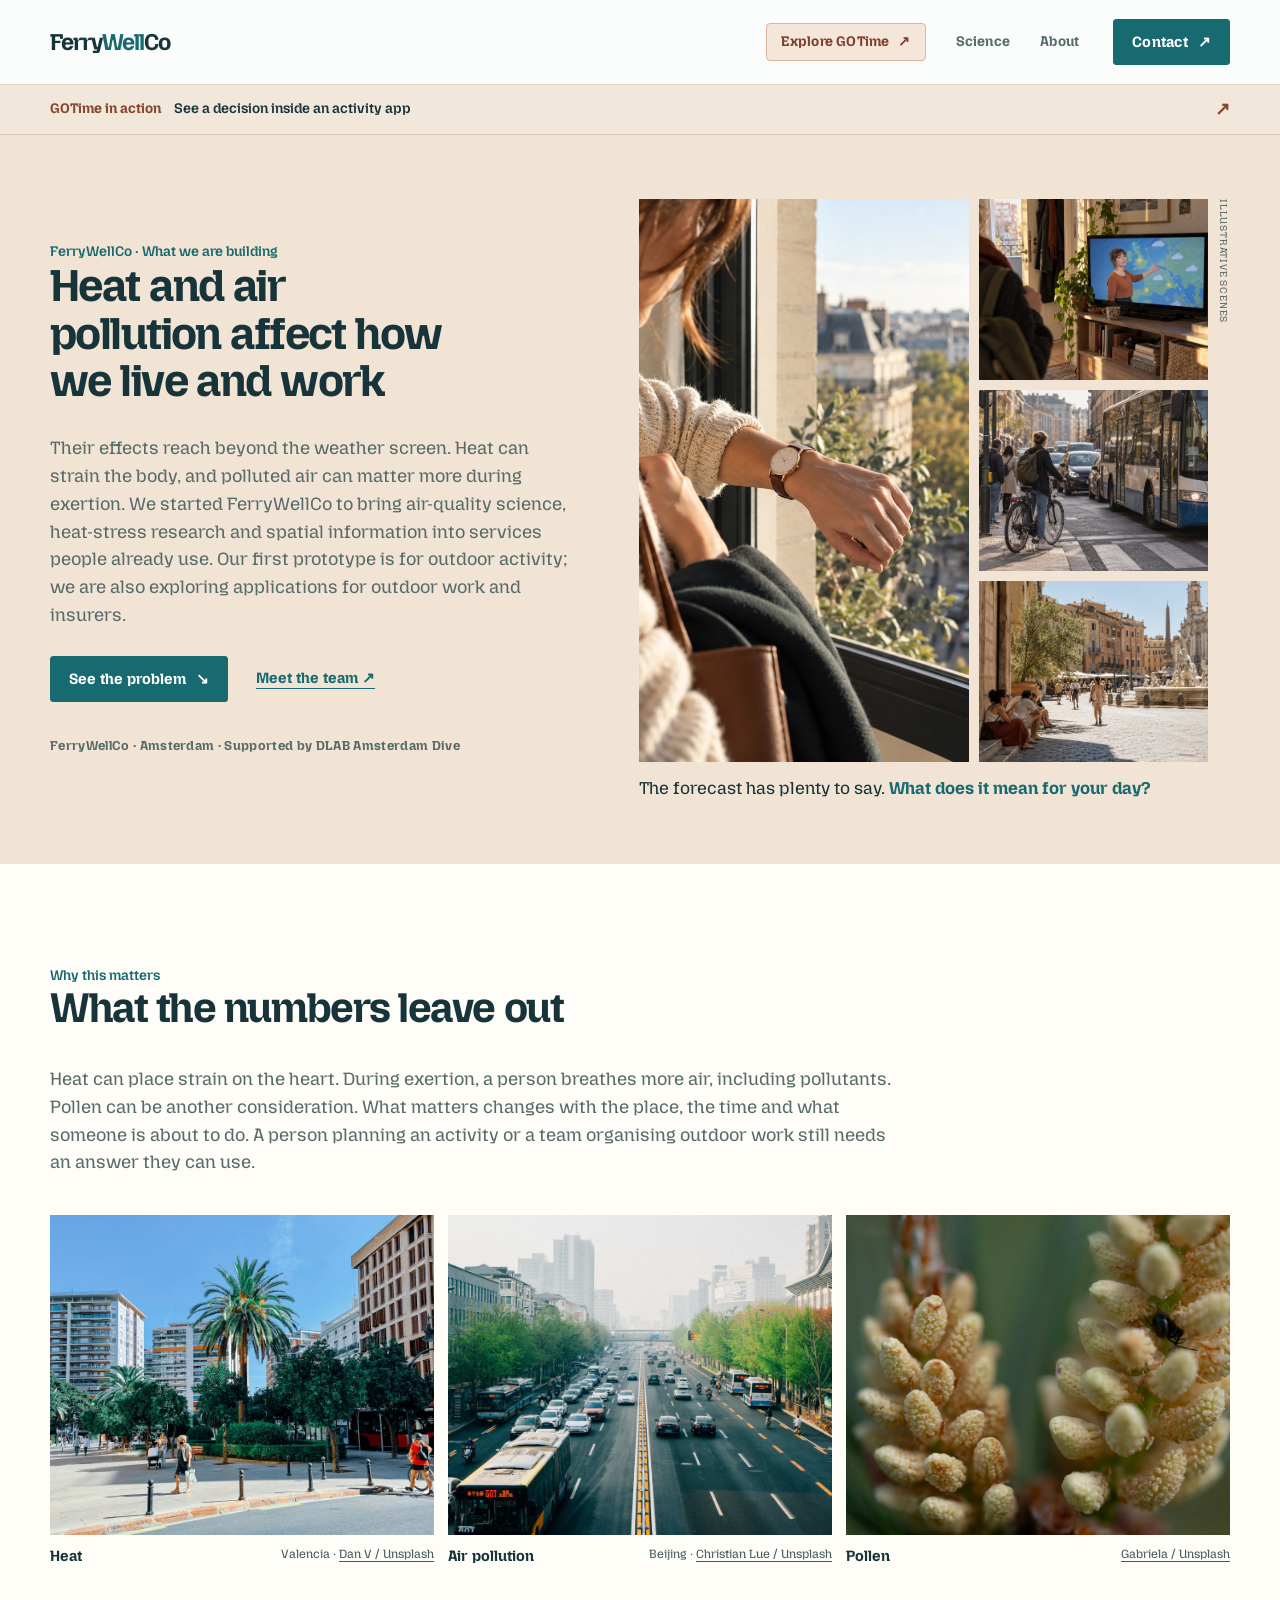
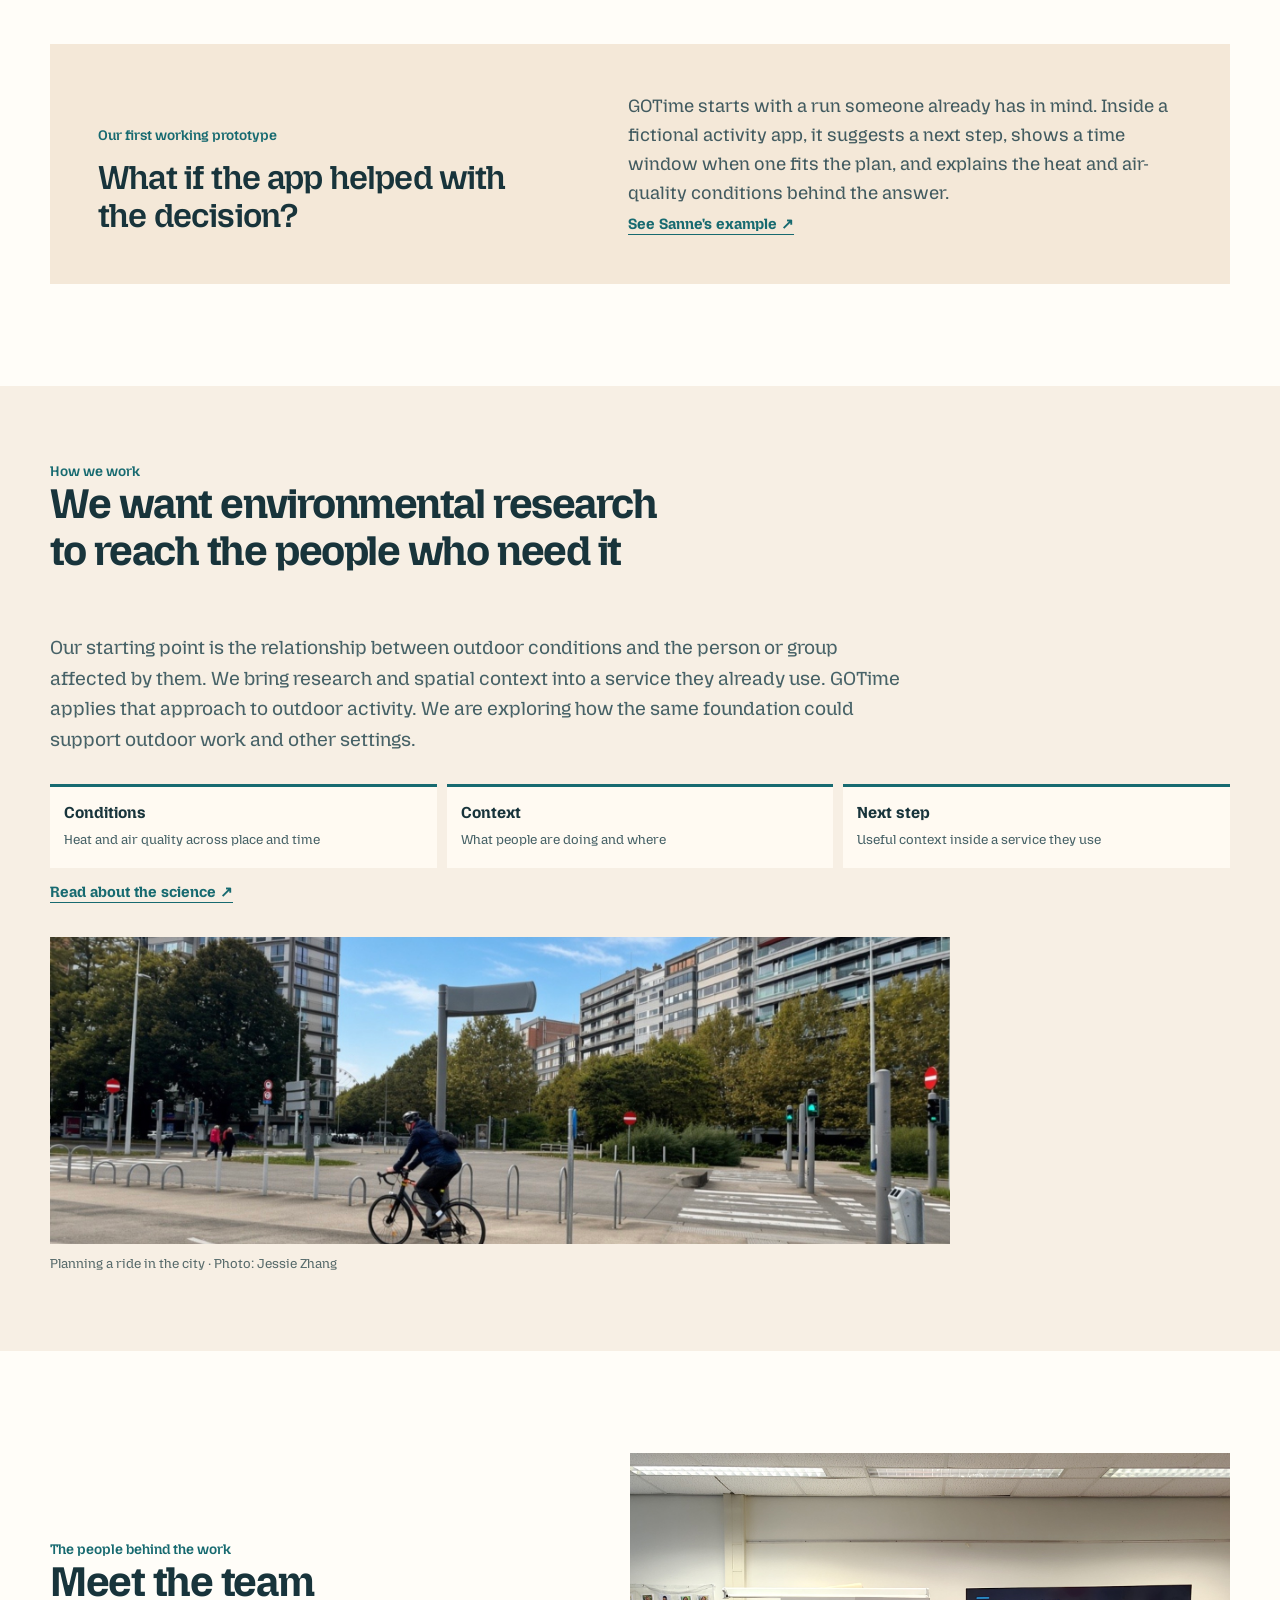
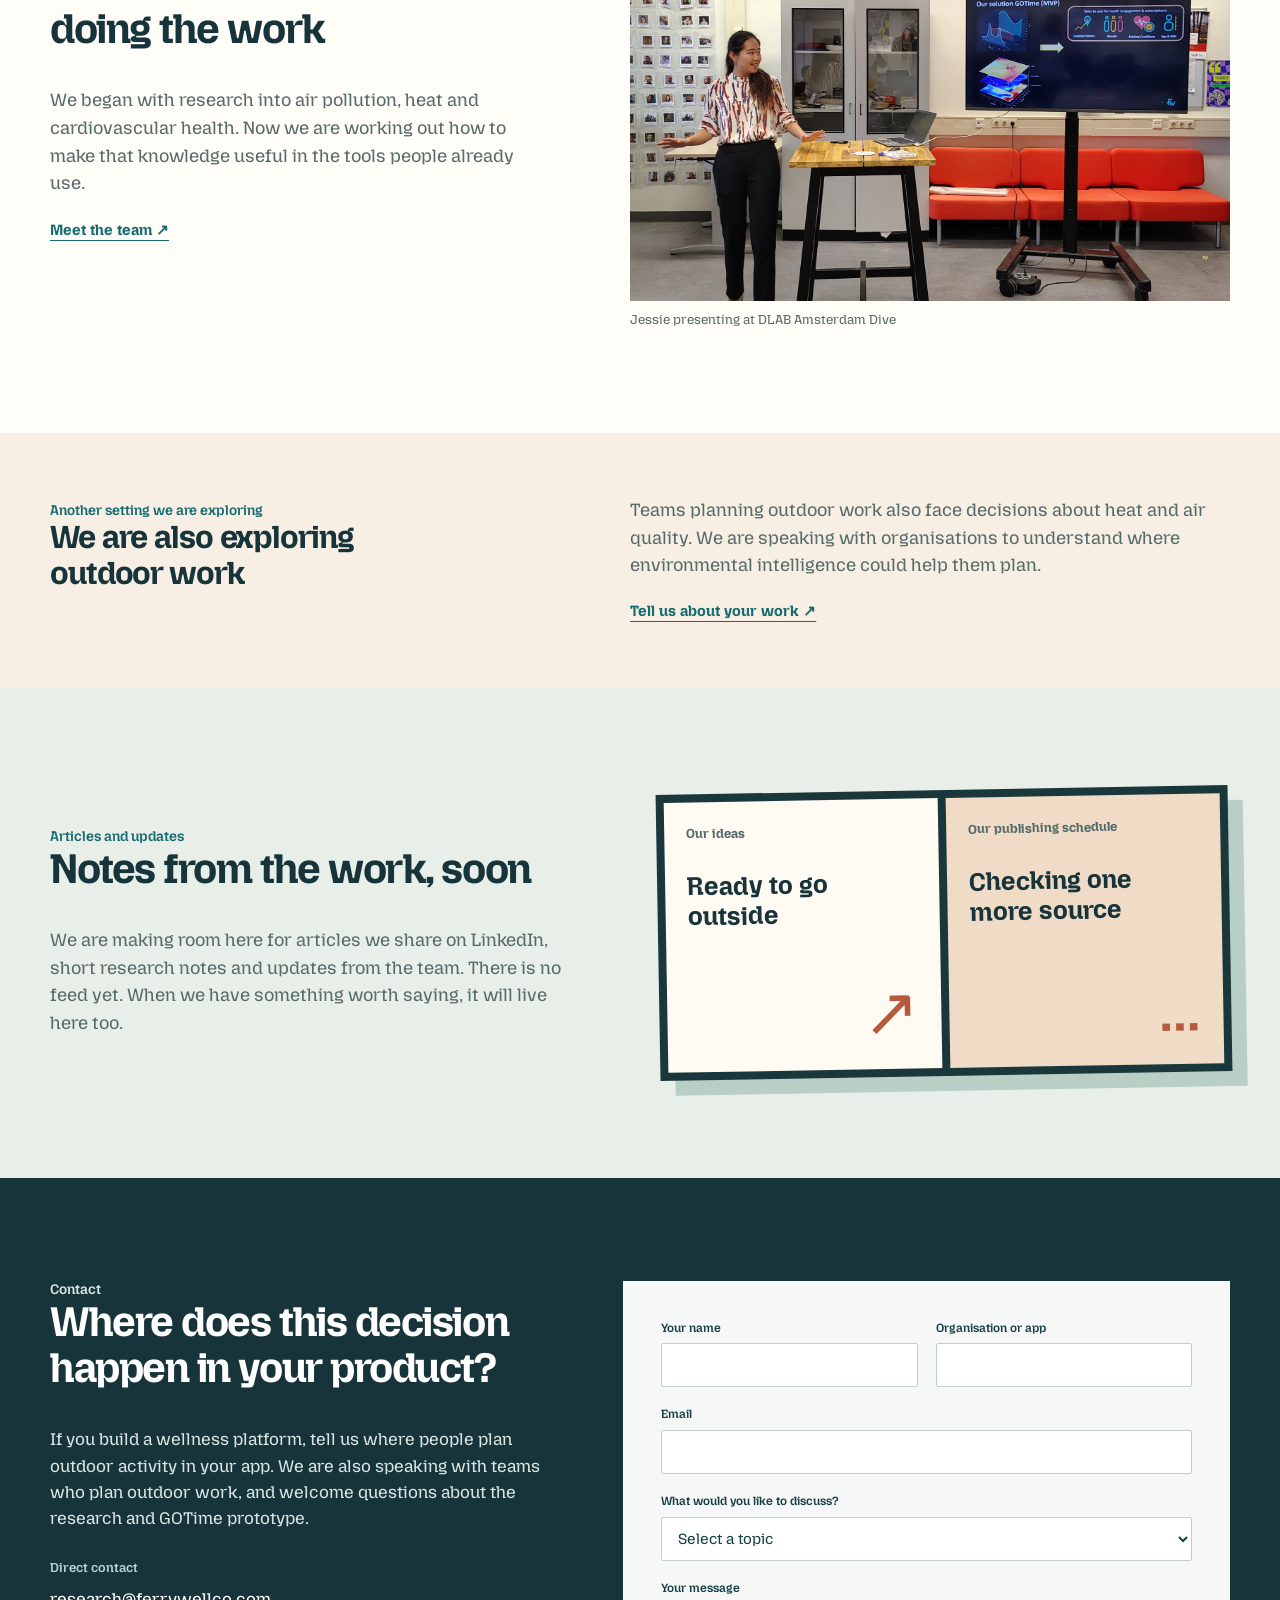
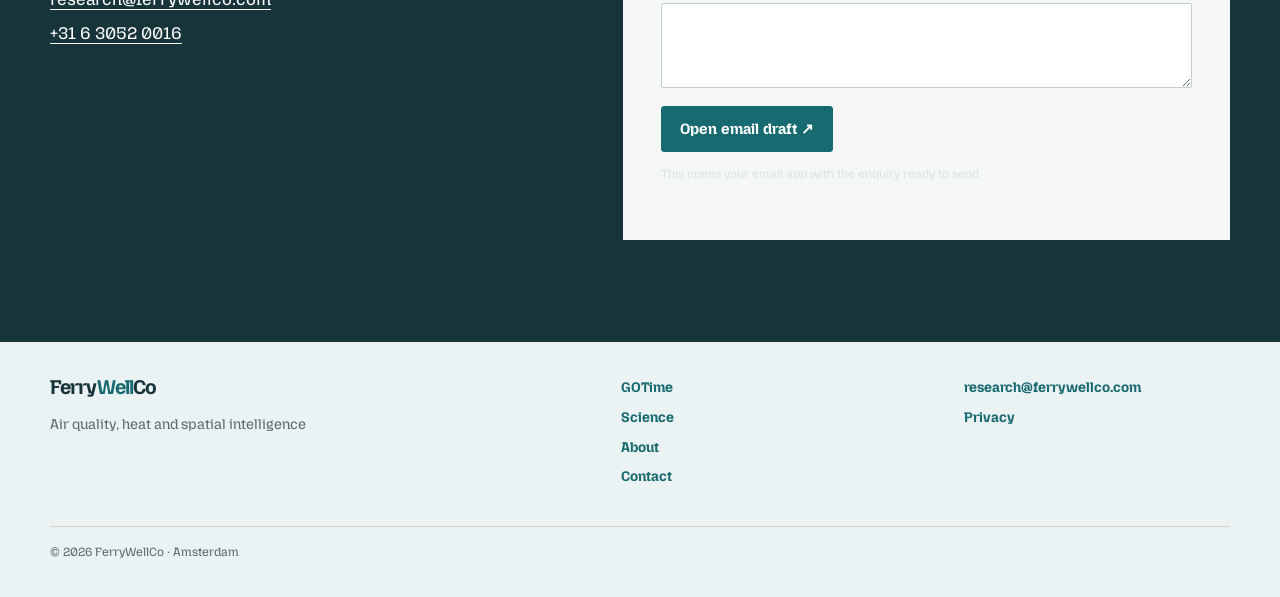
==== commit 2eb8ad8e: "Broaden FerryWellCo story and improve heading layout" ====
--- a/index.html
+++ b/index.html
@@ -5,17 +5,17 @@
   <meta name="viewport" content="width=device-width, initial-scale=1">
   <meta name="theme-color" content="#fbf8f2">
 
-  <meta name="description" content="FerryWellCo brings air-quality science, heat-stress research and spatial information into the services people use to plan outdoor activity and work.">
+  <meta name="description" content="FerryWellCo brings air-quality science, heat-stress research and spatial information into services for wellness, outdoor work and other settings.">
   <meta property="og:type" content="website">
-  <meta property="og:title" content="FerryWellCo | Environmental intelligence for outdoor decisions">
-  <meta property="og:description" content="We make heat and air-quality research useful at the moment people decide what to do outdoors.">
+  <meta property="og:title" content="FerryWellCo | Air quality and heat in everyday life">
+  <meta property="og:description" content="We make heat and air-quality research useful in the services people use to live and work.">
   <meta property="og:image" content="https://ferrywellco.com/assets/hero-checking-time.jpg">
   <meta name="twitter:card" content="summary_large_image">
-  <title>FerryWellCo | Environmental intelligence for outdoor decisions</title>
+  <title>FerryWellCo | Air quality and heat in everyday life</title>
   <link rel="icon" href="assets/favicon.svg" type="image/svg+xml">
   <link rel="stylesheet" href="assets/styles.css?v=nav1">
   <link rel="stylesheet" href="assets/polish.css?v=mozilla2">
-  <link rel="stylesheet" href="assets/story.css?v=umbrella5">
+  <link rel="stylesheet" href="assets/story.css?v=umbrella6">
   <script src="assets/site.js" defer></script>
 </head>
 <body>
@@ -30,10 +30,10 @@
 <div class="product-prompt"><div class="container"><a class="product-prompt-link" href="gotime/"><span class="product-prompt-label">GOTime in action</span><span>See a decision inside an activity app</span><span class="product-prompt-arrow" aria-hidden="true">↗</span></a></div></div>
 <section class="story-hero" aria-labelledby="hero-title"><div class="container story-hero-layout">
   <div class="hero-top"><div class="hero-intro"><p class="eyebrow">FerryWellCo · What we are building</p>
-    <h1 id="hero-title">Heat and air pollution affect the day people have planned</h1>
+    <h1 id="hero-title">Heat and air pollution affect how we live and work</h1>
   </div>
   <div class="hero-support">
-    <p class="lead">A temperature and an air-quality reading leave a lot for someone to interpret before a run, a ride or a day of outdoor work. We started FerryWellCo to bring air-quality science, heat-stress research and spatial information into the services people already use to make those plans.</p>
+    <p class="lead">Their effects reach beyond the weather screen. Heat can strain the body, and polluted air can matter more during exertion. We started FerryWellCo to bring air-quality science, heat-stress research and spatial information into services people already use. Our first prototype is for outdoor activity; we are also exploring applications for outdoor work and insurers.</p>
     <div class="action-row"><a class="button" href="#problem">See the problem <span aria-hidden="true">↘</span></a><a class="text-link" href="about/">Meet the team ↗</a></div>
     <p class="hero-meta">FerryWellCo · Amsterdam · Supported by DLAB Amsterdam Dive</p>
   </div></div>
@@ -47,14 +47,14 @@
   <div class="hero-mosaic-after"><p>The forecast has plenty to say. <strong>What does it mean for your day?</strong></p></div>
 </div></section>
 <section class="story-section story-problem" id="problem" aria-labelledby="problem-title"><div class="container">
-  <p class="eyebrow">Why this matters</p><h2 id="problem-title">A reading cannot account for the plan</h2>
+  <p class="eyebrow">Why this matters</p><h2 id="problem-title">What the numbers leave out</h2>
   <p class="lead">Heat can place strain on the heart. During exertion, a person breathes more air, including pollutants. Pollen can be another consideration. What matters changes with the place, the time and what someone is about to do. A person planning an activity or a team organising outdoor work still needs an answer they can use.</p>
   <div class="condition-photos" aria-label="Outdoor conditions in the research"><figure><img src="assets/sunny-valencia-dan-v.jpg" alt="People crossing a sunny street in Valencia" width="1800" height="2250" loading="lazy"><figcaption><strong>Heat</strong><span>Valencia · <a href="https://unsplash.com/photos/a-group-of-people-walking-down-a-street-next-to-tall-buildings-mh1GvI4SYbk" target="_blank" rel="noopener noreferrer">Dan V / Unsplash</a></span></figcaption></figure><figure><img src="assets/traffic-smog-christian-lue.jpg" alt="Traffic on a hazy city road in Beijing" width="1800" height="2700" loading="lazy"><figcaption><strong>Air pollution</strong><span>Beijing · <a href="https://unsplash.com/photos/a-city-street-filled-with-lots-of-traffic-QcJ1XCc3gJo" target="_blank" rel="noopener noreferrer">Christian Lue / Unsplash</a></span></figcaption></figure><figure><img src="assets/pine-pollen-gabriela.jpg" alt="Close view of pollen-bearing pine cones" width="1200" height="726" loading="lazy"><figcaption><strong>Pollen</strong><span><a href="https://unsplash.com/photos/pine-tree-flowers-in-close-up-detail-v3CU3sQChTM" target="_blank" rel="noopener noreferrer">Gabriela / Unsplash</a></span></figcaption></figure></div>
   <div class="story-first-product" id="gotime"><div><p class="eyebrow">Our first working prototype</p><h3>What if the app helped with the decision?</h3></div><div><p>GOTime starts with a run someone already has in mind. Inside a fictional activity app, it suggests a next step, shows a time window when one fits the plan, and explains the heat and air-quality conditions behind the answer.</p><a class="text-link" href="gotime/">See Sanne's example ↗</a></div></div>
 </div></section>
 <section class="story-section story-approach" aria-labelledby="approach-title"><div class="container story-split">
-  <div><p class="eyebrow">How we work</p><h2 id="approach-title">We want the research to reach the moment someone makes a plan</h2></div>
-  <div class="story-approach-detail"><p>Our starting point is the relationship between outdoor conditions and the person or group making a decision. We bring the research and spatial context into a platform's existing planning moment. GOTime applies that approach to outdoor activity; we are also exploring what outdoor work teams need.</p><div class="story-logic" aria-label="FerryWellCo's approach"><div><strong>Conditions</strong><span>Heat and air quality across place and time</span></div><div><strong>Context</strong><span>The activity and the plan people have made</span></div><div><strong>Next step</strong><span>Guidance and reasons inside a service they use</span></div></div><p><a class="text-link" href="science/">Read about the science ↗</a></p><figure class="story-photo"><img src="assets/city-cycling.jpg" alt="A person cycling across a city junction" width="2000" height="1115" loading="lazy"><figcaption>Planning a ride in the city · Photo: Jessie Zhang</figcaption></figure></div>
+  <div><p class="eyebrow">How we work</p><h2 id="approach-title">We want environmental research to reach the people who need it</h2></div>
+  <div class="story-approach-detail"><p>Our starting point is the relationship between outdoor conditions and the person or group affected by them. We bring research and spatial context into a service they already use. GOTime applies that approach to outdoor activity. We are exploring how the same foundation could support outdoor work and other settings.</p><div class="story-logic" aria-label="FerryWellCo's approach"><div><strong>Conditions</strong><span>Heat and air quality across place and time</span></div><div><strong>Context</strong><span>What people are doing and where</span></div><div><strong>Next step</strong><span>Useful context inside a service they use</span></div></div><p><a class="text-link" href="science/">Read about the science ↗</a></p><figure class="story-photo"><img src="assets/city-cycling.jpg" alt="A person cycling across a city junction" width="2000" height="1115" loading="lazy"><figcaption>Planning a ride in the city · Photo: Jessie Zhang</figcaption></figure></div>
 </div></section>
 <section class="story-section story-about" aria-labelledby="about-title"><div class="container story-split">
   <div><p class="eyebrow">The people behind the work</p><h2 id="about-title">Meet the team doing the work</h2><p class="lead">We began with research into air pollution, heat and cardiovascular health. Now we are working out how to make that knowledge useful in the tools people already use.</p><p><a class="text-link" href="about/">Meet the team ↗</a></p></div>
@@ -73,7 +73,7 @@
   <form class="enquiry-form" data-enquiry-form><div class="form-row"><label for="enquiry-name">Your name</label><input id="enquiry-name" name="name" autocomplete="name" required></div><div class="form-row"><label for="enquiry-company">Organisation or app</label><input id="enquiry-company" name="company" autocomplete="organization"></div><div class="form-row"><label for="enquiry-email">Email</label><input id="enquiry-email" name="email" type="email" autocomplete="email" required></div><div class="form-row"><label for="enquiry-scope">What would you like to discuss?</label><select id="enquiry-scope" name="scope" required><option value="" disabled selected>Select a topic</option><option>Wellness platform pilot</option><option>Outdoor work planning</option><option>Research or demo feedback</option><option>Other enquiry</option></select></div><div class="form-row"><label for="enquiry-message">Your message</label><textarea id="enquiry-message" name="message" rows="3"></textarea></div><button class="button" type="submit">Open email draft ↗</button><p class="form-hint">This opens your email app with the enquiry ready to send</p><p class="form-status" data-form-status aria-live="polite"></p></form>
 </div></section>
 </main><footer class="site-footer"><div class="container"><div class="footer-grid">
-  <div><a class="brand" href="index.html">Ferry<span>Well</span>Co</a><p>Environmental research for outdoor planning</p></div>
+  <div><a class="brand" href="index.html">Ferry<span>Well</span>Co</a><p>Air quality, heat and spatial intelligence</p></div>
   <nav class="footer-links" aria-label="Footer navigation"><a href="gotime/">GOTime</a><a href="science/">Science</a><a href="about/">About</a><a href="index.html#contact">Contact</a></nav>
   <div class="footer-links"><a href="mailto:research@ferrywellco.com">research@ferrywellco.com</a><a href="privacy/">Privacy</a></div>
 </div><div class="footer-bottom"><span>© 2026 FerryWellCo · Amsterdam</span></div></div></footer>
--- a/assets/story.css
+++ b/assets/story.css
@@ -5,7 +5,7 @@
 .hero-intro h1 { margin-bottom: 0; }
 .hero-support { margin-top: 30px; }
 .hero-support .action-row { margin-top: 26px; }
-.story-hero h1 { max-width: 650px; font-size: clamp(2.75rem, 3.5vw, 3.65rem); line-height: 1.07; }
+.story-hero h1 { max-width: 700px; font-size: clamp(2.75rem, 3.5vw, 3.65rem); line-height: 1.07; text-wrap: balance; }
 .story-hero .lead { max-width: 620px; }
 .hero-mosaic { display: grid; grid-column: 2; grid-row: 1; grid-template-columns: minmax(0, 1.18fr) minmax(0, .82fr) 12px; grid-template-rows: repeat(3, minmax(0, 1fr)); gap: 10px; height: clamp(450px, 44vw, 590px); }
 .hero-mosaic img { display: block; width: 100%; height: 100%; min-width: 0; object-fit: cover; }
@@ -22,7 +22,7 @@
 .story-photo figcaption { margin-top: 9px; color: var(--muted); font-size: 13px; }
 .story-photo figcaption a, .condition-photos a { color: inherit; text-underline-offset: 3px; }
 .story-section { padding-block: clamp(76px, 8vw, 112px); }
-.story-section h2 { max-width: 820px; font-size: clamp(2.35rem, 3.6vw, 3.7rem); }
+.story-section h2 { max-width: 1050px; font-size: clamp(2.3rem, 3.25vw, 3.25rem); text-wrap: balance; }
 .story-section .lead { max-width: 760px; }
 .story-split { display: grid; grid-template-columns: minmax(0, .9fr) minmax(0, 1.1fr); gap: clamp(34px, 7vw, 100px); align-items: center; }
 .story-split p + p { margin-top: 18px; }
@@ -38,10 +38,13 @@
 .story-nudge strong { font-weight: 700; }
 .story-problem .text-link { display: inline-block; margin-top: 5px; }
 .story-approach { background: #f7efe4; }
-.story-approach .story-split { align-items: start; }
+.story-approach .story-split { grid-template-columns: minmax(0, 1fr); gap: 24px; align-items: start; }
 .story-approach .story-split > div:last-child { max-width: 600px; padding-top: 36px; color: #476267; font-size: 19px; line-height: 1.62; }
 .story-approach { padding-block: clamp(56px, 6vw, 78px); }
-.story-approach .story-split > div:last-child { padding-top: 10px; }
+.story-approach .story-split > div:last-child { max-width: none; padding-top: 0; }
+.story-approach h2 { max-width: 1050px; }
+.story-approach-detail > p:first-child { max-width: 850px; }
+.story-approach-detail .story-photo { max-width: 900px; }
 .story-approach-detail .story-photo { margin-top: 30px; }
 .story-approach-detail .story-photo img { height: clamp(250px, 24vw, 340px); }
 .story-logic { display: grid; grid-template-columns: repeat(3, minmax(0, 1fr)); gap: 10px; margin: 28px 0 8px; }
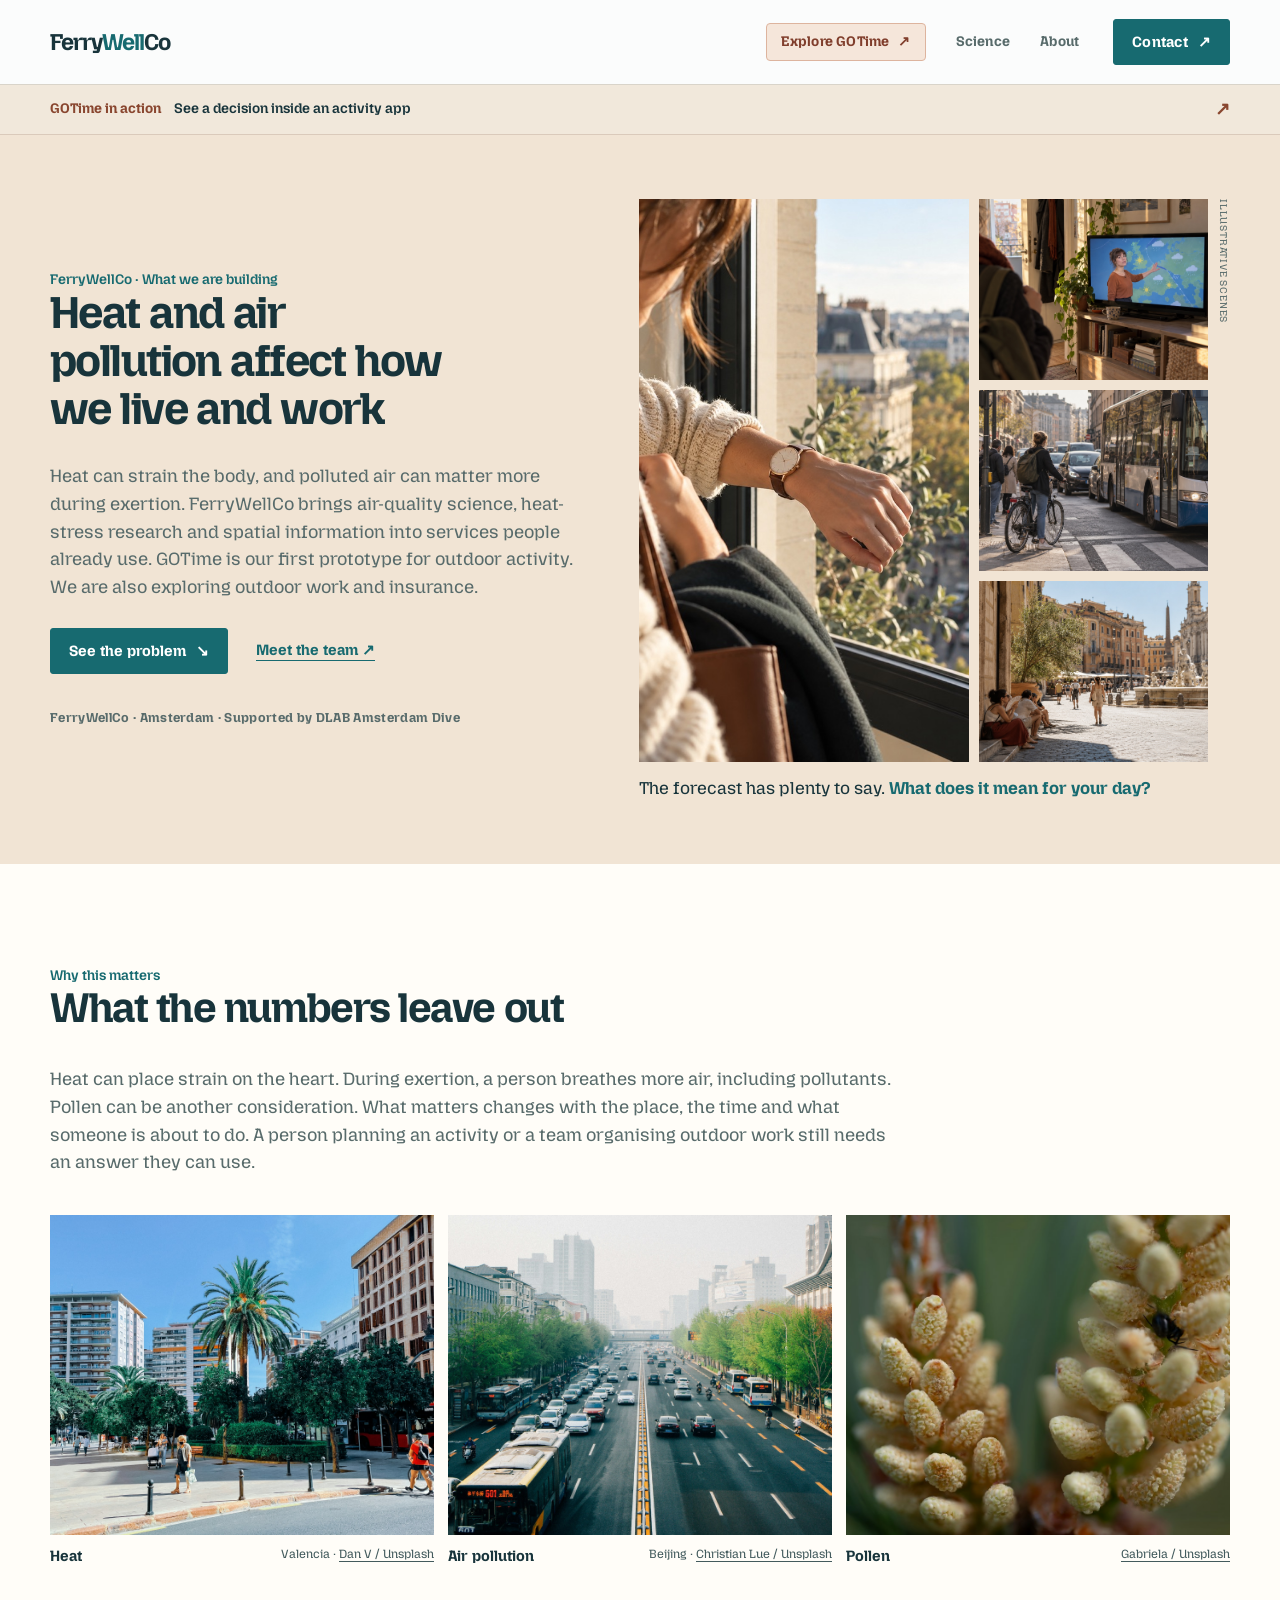
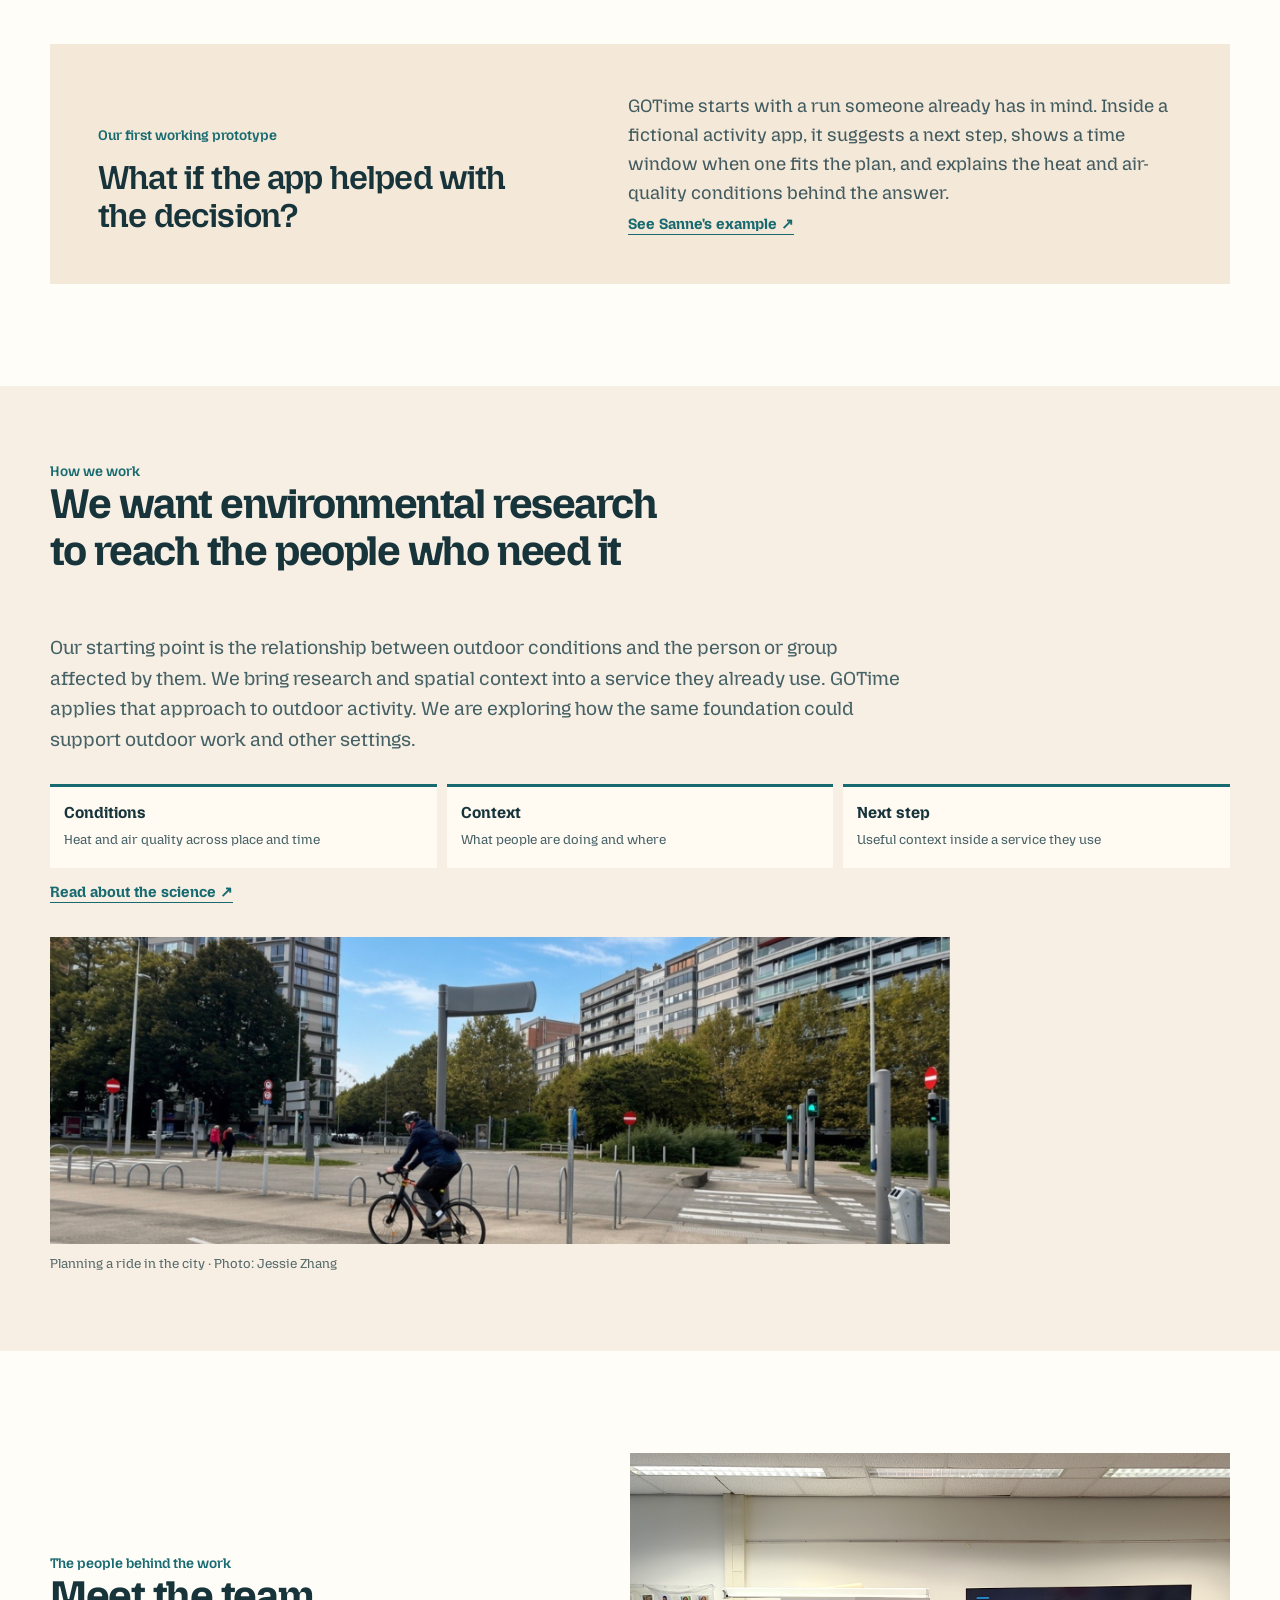
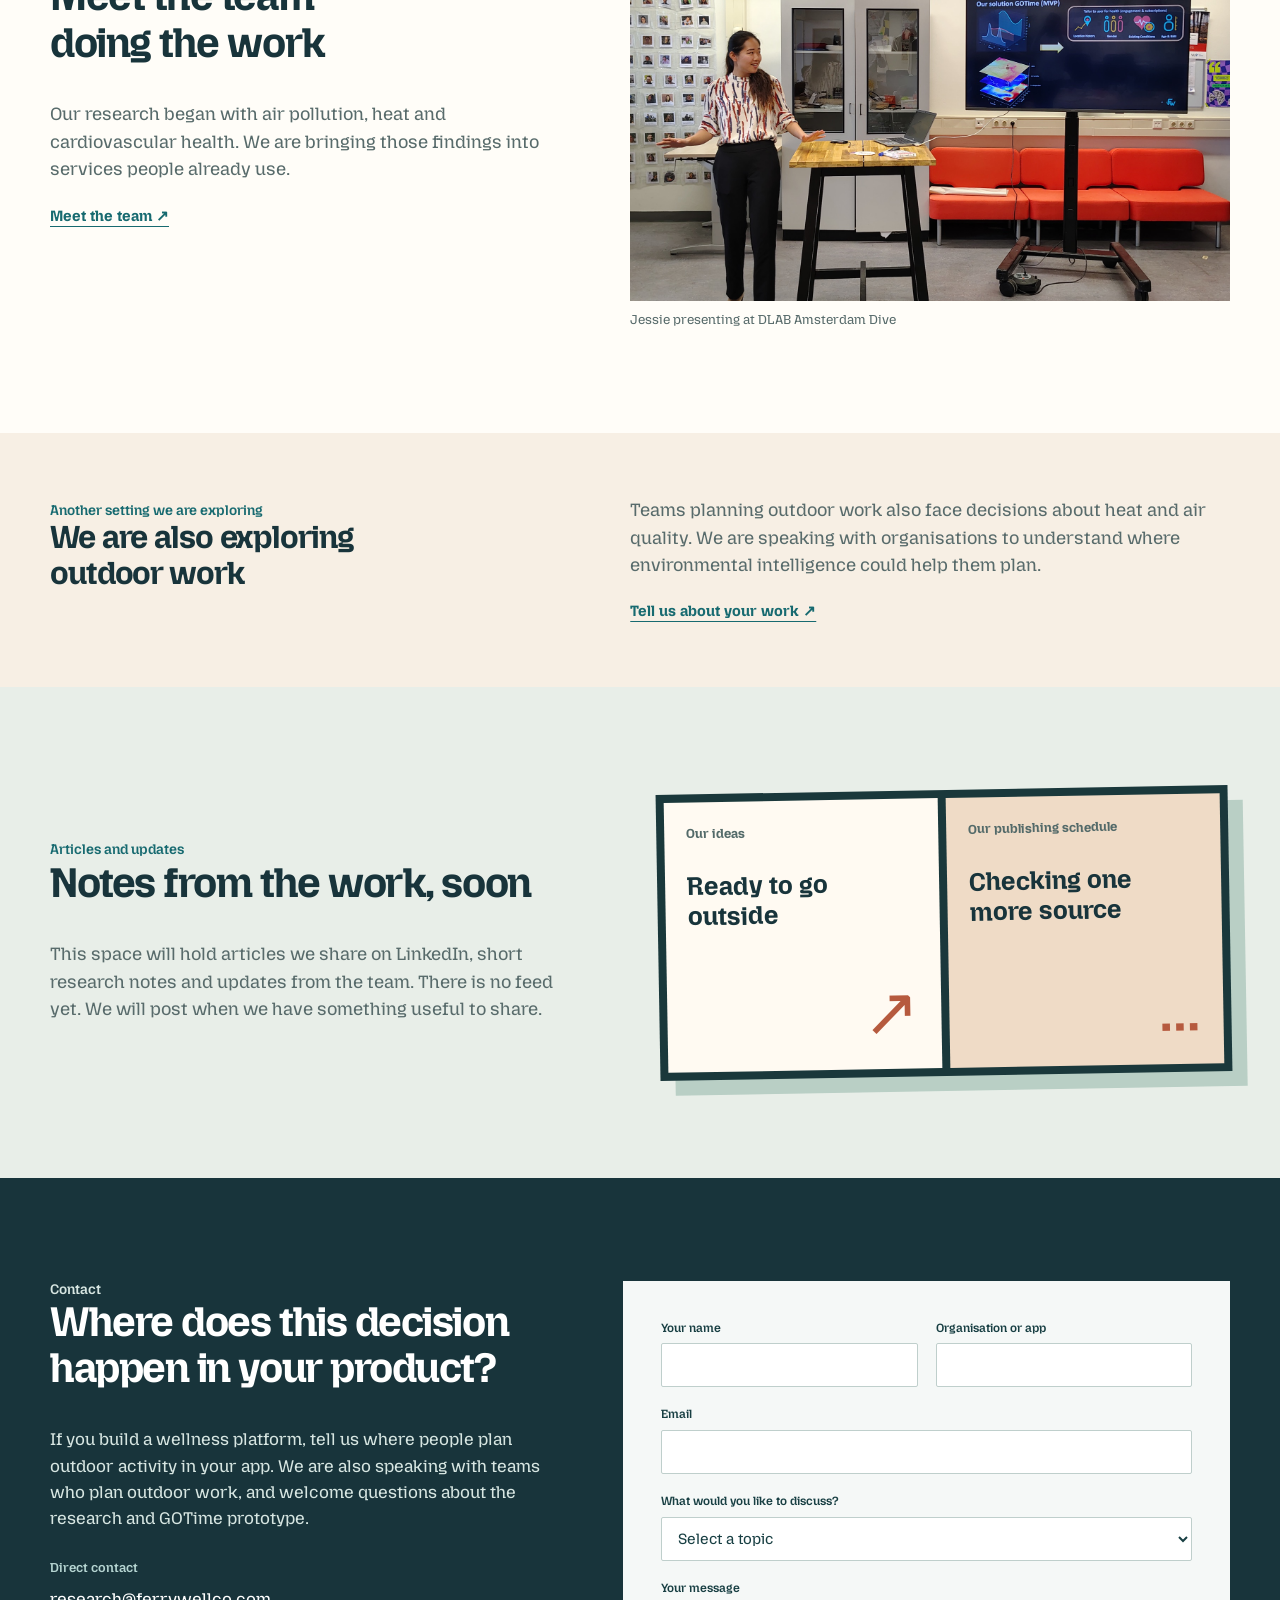
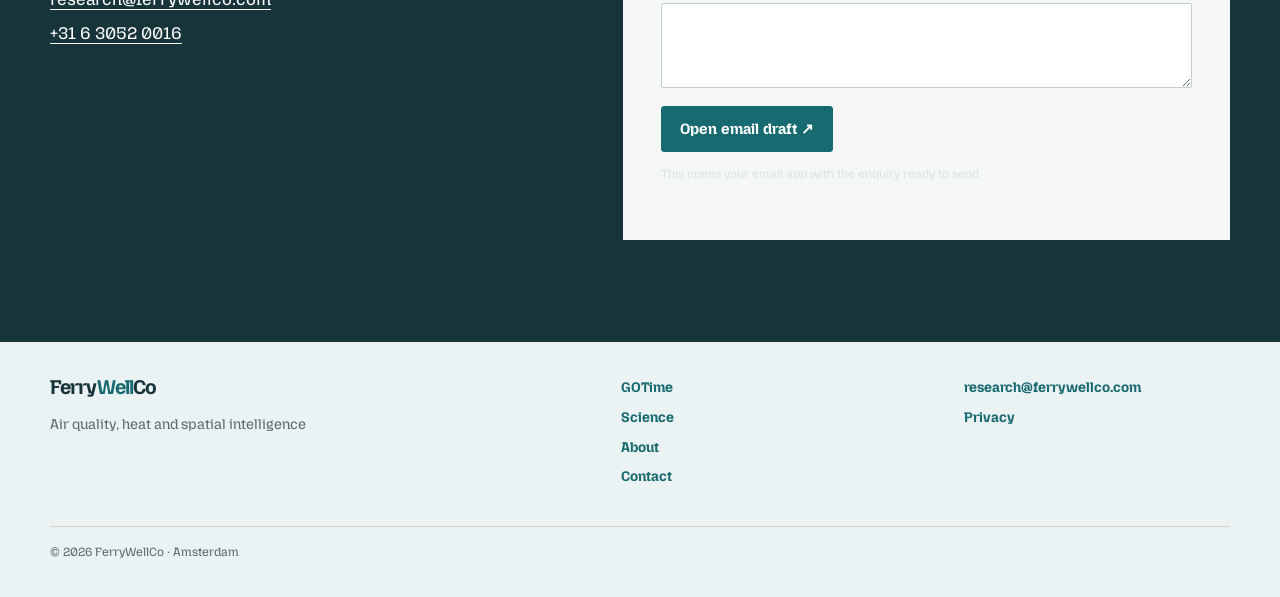
==== commit 088a4651: "Refine paragraph wrapping across site" ====
--- a/index.html
+++ b/index.html
@@ -15,7 +15,7 @@
   <link rel="icon" href="assets/favicon.svg" type="image/svg+xml">
   <link rel="stylesheet" href="assets/styles.css?v=nav1">
   <link rel="stylesheet" href="assets/polish.css?v=mozilla2">
-  <link rel="stylesheet" href="assets/story.css?v=umbrella6">
+  <link rel="stylesheet" href="assets/story.css?v=umbrella7">
   <script src="assets/site.js" defer></script>
 </head>
 <body>
@@ -33,7 +33,7 @@
     <h1 id="hero-title">Heat and air pollution affect how we live and work</h1>
   </div>
   <div class="hero-support">
-    <p class="lead">Their effects reach beyond the weather screen. Heat can strain the body, and polluted air can matter more during exertion. We started FerryWellCo to bring air-quality science, heat-stress research and spatial information into services people already use. Our first prototype is for outdoor activity; we are also exploring applications for outdoor work and insurers.</p>
+    <p class="lead">Heat can strain the body, and polluted air can matter more during exertion. FerryWellCo brings air-quality science, heat-stress research and spatial information into services people already use. GOTime is our first prototype for outdoor activity. We are also exploring outdoor work and insurance.</p>
     <div class="action-row"><a class="button" href="#problem">See the problem <span aria-hidden="true">↘</span></a><a class="text-link" href="about/">Meet the team ↗</a></div>
     <p class="hero-meta">FerryWellCo · Amsterdam · Supported by DLAB Amsterdam Dive</p>
   </div></div>
@@ -57,7 +57,7 @@
   <div class="story-approach-detail"><p>Our starting point is the relationship between outdoor conditions and the person or group affected by them. We bring research and spatial context into a service they already use. GOTime applies that approach to outdoor activity. We are exploring how the same foundation could support outdoor work and other settings.</p><div class="story-logic" aria-label="FerryWellCo's approach"><div><strong>Conditions</strong><span>Heat and air quality across place and time</span></div><div><strong>Context</strong><span>What people are doing and where</span></div><div><strong>Next step</strong><span>Useful context inside a service they use</span></div></div><p><a class="text-link" href="science/">Read about the science ↗</a></p><figure class="story-photo"><img src="assets/city-cycling.jpg" alt="A person cycling across a city junction" width="2000" height="1115" loading="lazy"><figcaption>Planning a ride in the city · Photo: Jessie Zhang</figcaption></figure></div>
 </div></section>
 <section class="story-section story-about" aria-labelledby="about-title"><div class="container story-split">
-  <div><p class="eyebrow">The people behind the work</p><h2 id="about-title">Meet the team doing the work</h2><p class="lead">We began with research into air pollution, heat and cardiovascular health. Now we are working out how to make that knowledge useful in the tools people already use.</p><p><a class="text-link" href="about/">Meet the team ↗</a></p></div>
+  <div><p class="eyebrow">The people behind the work</p><h2 id="about-title">Meet the team doing the work</h2><p class="lead">Our research began with air pollution, heat and cardiovascular health. We are bringing those findings into services people already use.</p><p><a class="text-link" href="about/">Meet the team ↗</a></p></div>
   <figure class="story-photo"><img src="assets/jessie-dive-presentation.jpg" alt="Jessie Zhang presenting FerryWellCo at DLAB Amsterdam Dive" width="1700" height="1275" loading="lazy"><figcaption>Jessie presenting at DLAB Amsterdam Dive</figcaption></figure>
 </div></section>
 <section class="story-section story-work" aria-labelledby="work-title"><div class="container story-split">
@@ -65,7 +65,7 @@
   <div><p class="lead">Teams planning outdoor work also face decisions about heat and air quality. We are speaking with organisations to understand where environmental intelligence could help them plan.</p><a class="text-link" href="#contact" data-select-scope="Outdoor work planning">Tell us about your work ↗</a></div>
 </div></section>
 <section class="story-section story-notes" id="notes" aria-labelledby="notes-title"><div class="container story-notes-grid">
-  <div><p class="eyebrow">Articles and updates</p><h2 id="notes-title">Notes from the work, soon</h2><p class="lead">We are making room here for articles we share on LinkedIn, short research notes and updates from the team. There is no feed yet. When we have something worth saying, it will live here too.</p></div>
+  <div><p class="eyebrow">Articles and updates</p><h2 id="notes-title">Notes from the work, soon</h2><p class="lead">This space will hold articles we share on LinkedIn, short research notes and updates from the team. There is no feed yet. We will post when we have something useful to share.</p></div>
   <div class="notes-meme" role="img" aria-label="A two-panel joke: our ideas are ready to go, while the team checks one more source before publishing"><div><span>Our ideas</span><strong>Ready to go outside</strong><span class="notes-meme-symbol" aria-hidden="true">↗</span></div><div><span>Our publishing schedule</span><strong>Checking one more source</strong><span class="notes-meme-symbol" aria-hidden="true">…</span></div></div>
 </div></section>
 <section class="story-section story-contact" id="contact" aria-labelledby="contact-title"><div class="container story-contact-grid">
--- a/assets/story.css
+++ b/assets/story.css
@@ -7,6 +7,8 @@
 .hero-support .action-row { margin-top: 26px; }
 .story-hero h1 { max-width: 700px; font-size: clamp(2.75rem, 3.5vw, 3.65rem); line-height: 1.07; text-wrap: balance; }
 .story-hero .lead { max-width: 620px; }
+.story-hero p, .story-section p, .story-photo figcaption { text-wrap: pretty; }
+.subhero .lead, .article-section p { text-wrap: pretty; }
 .hero-mosaic { display: grid; grid-column: 2; grid-row: 1; grid-template-columns: minmax(0, 1.18fr) minmax(0, .82fr) 12px; grid-template-rows: repeat(3, minmax(0, 1fr)); gap: 10px; height: clamp(450px, 44vw, 590px); }
 .hero-mosaic img { display: block; width: 100%; height: 100%; min-width: 0; object-fit: cover; }
 .hero-mosaic-weather { grid-column: 2; grid-row: 1; }
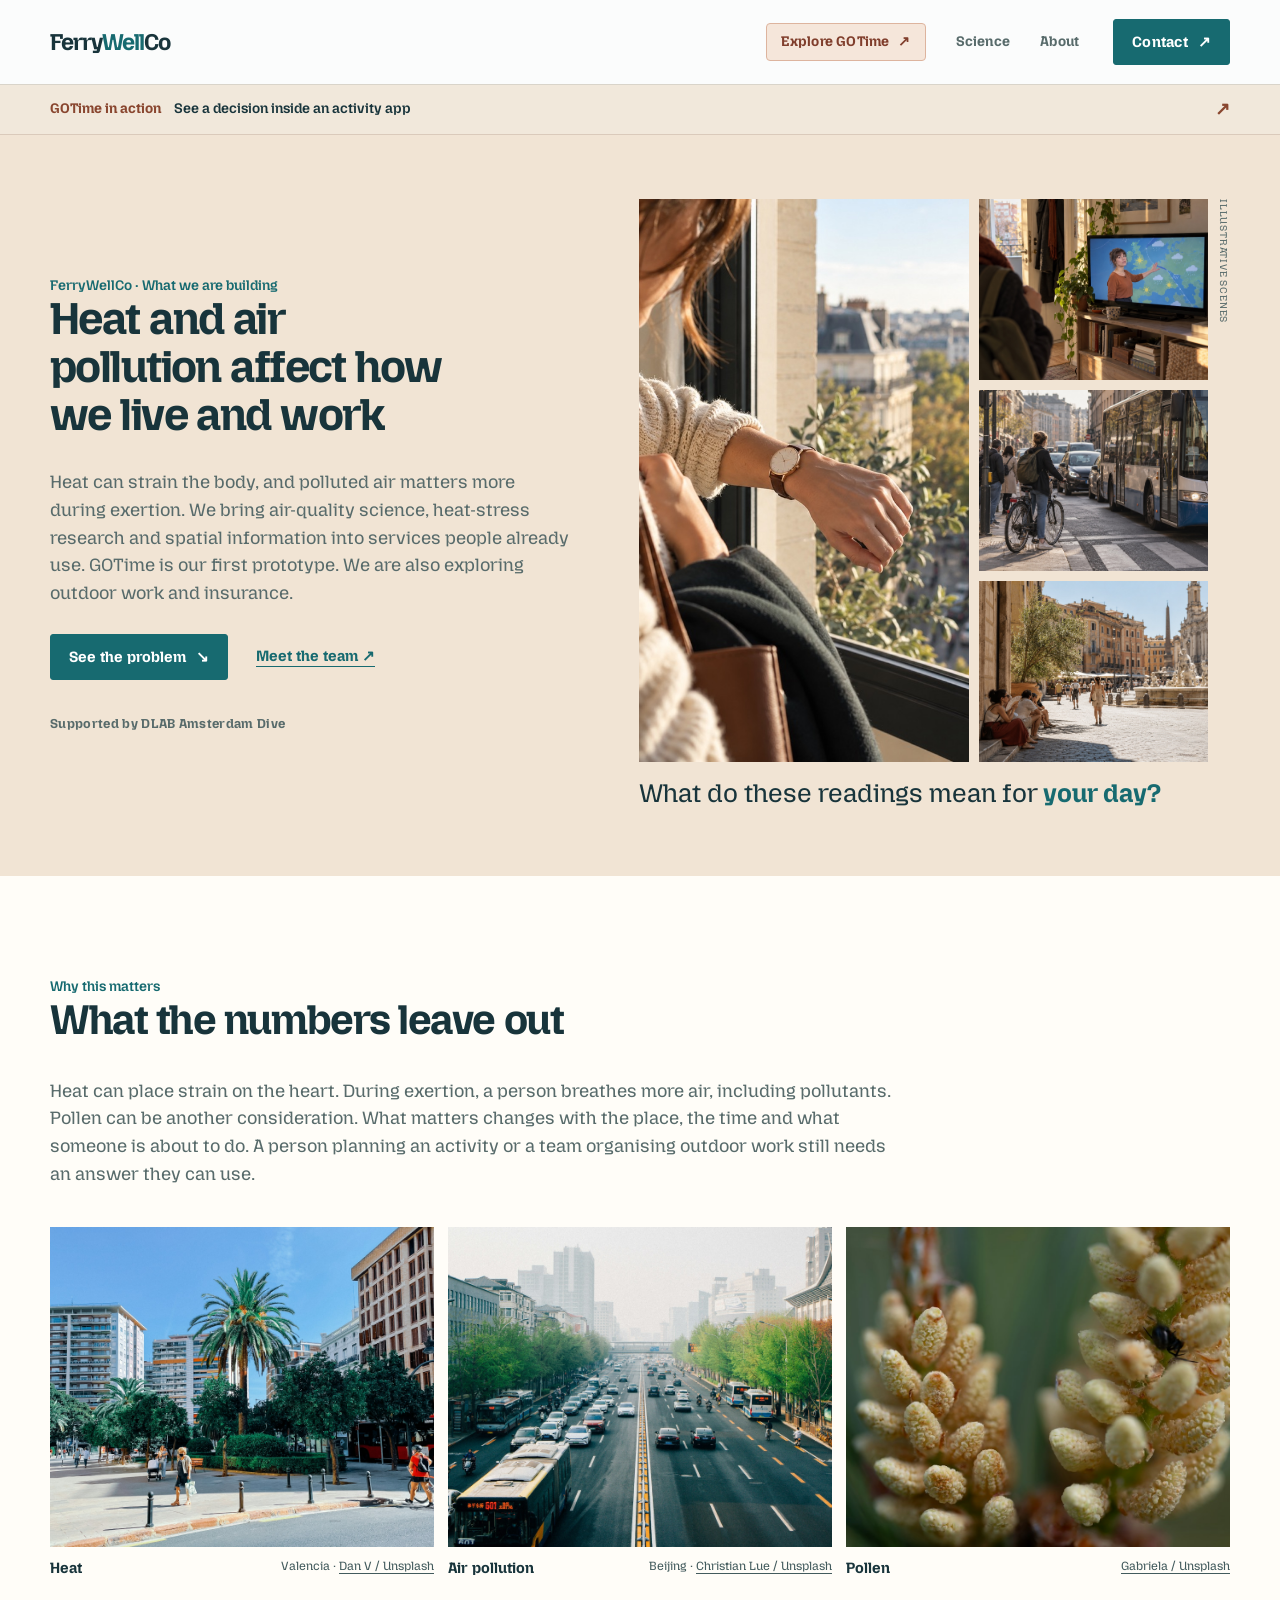
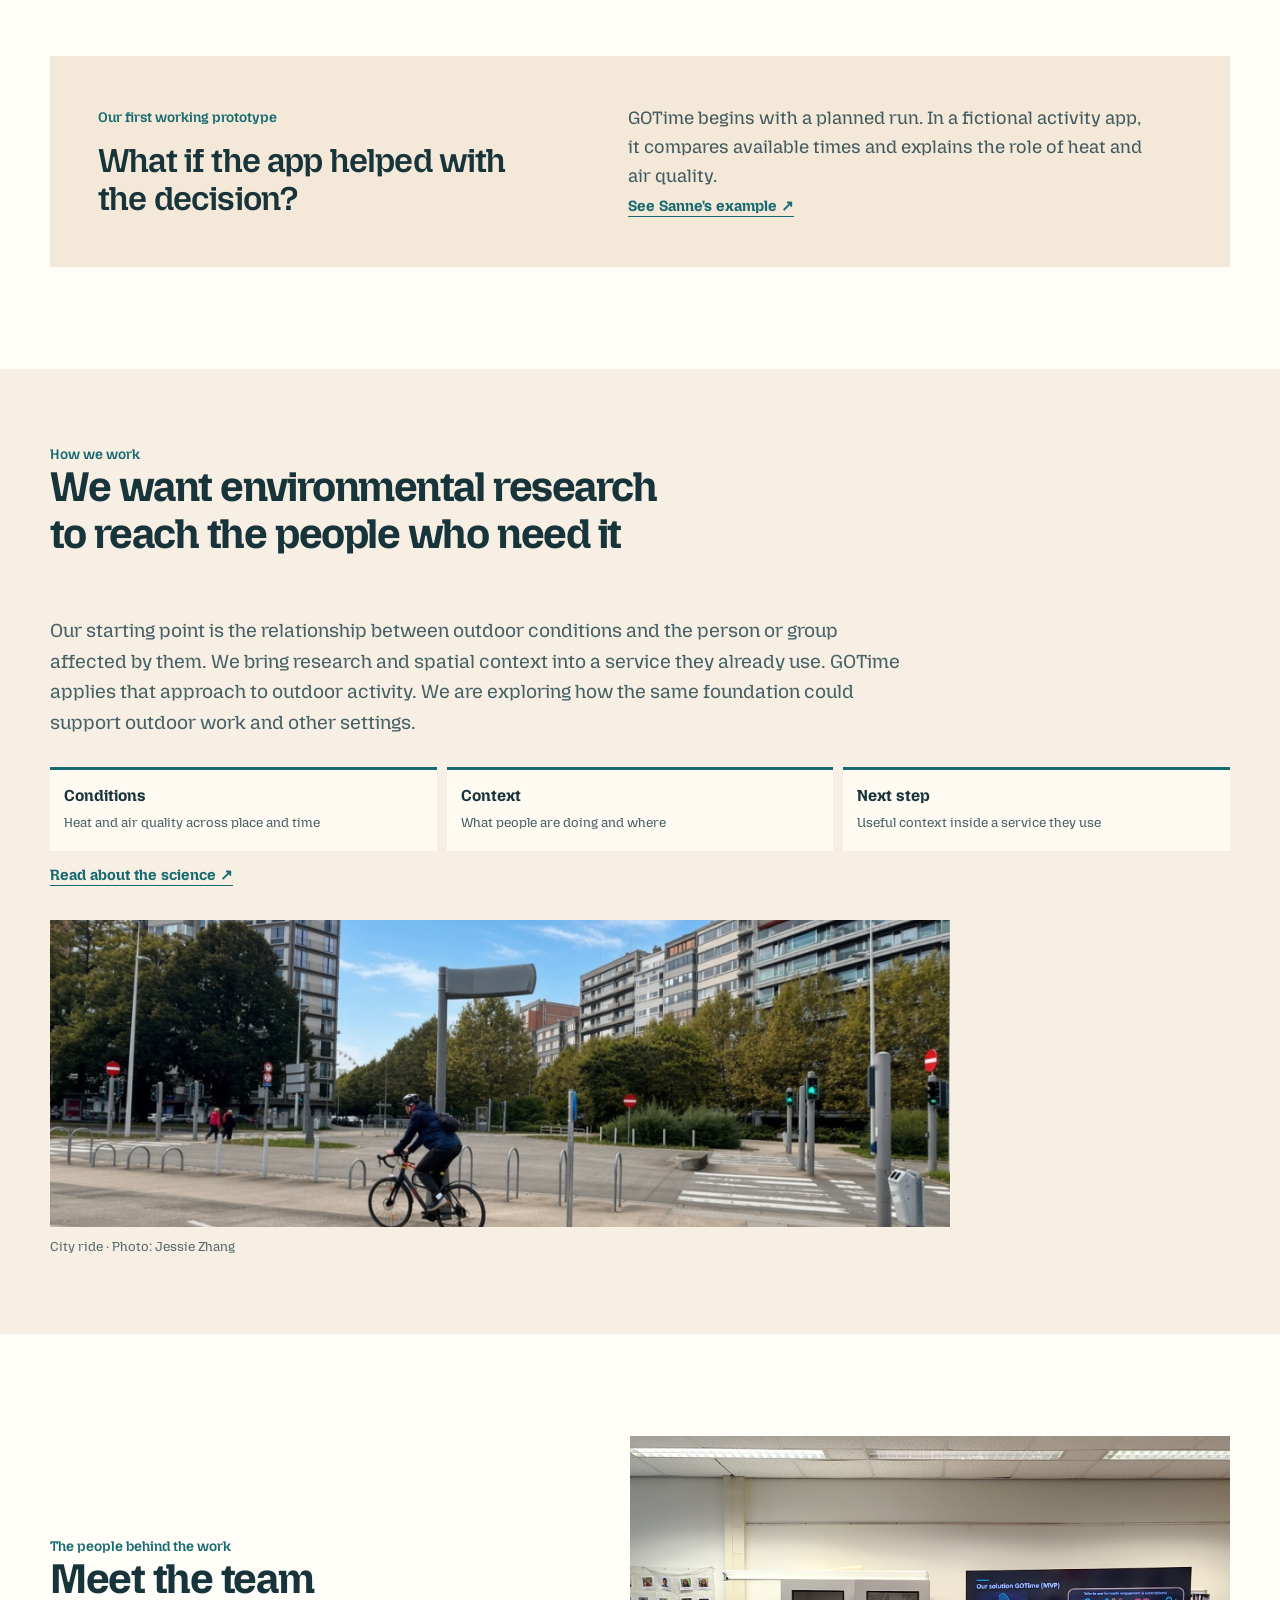
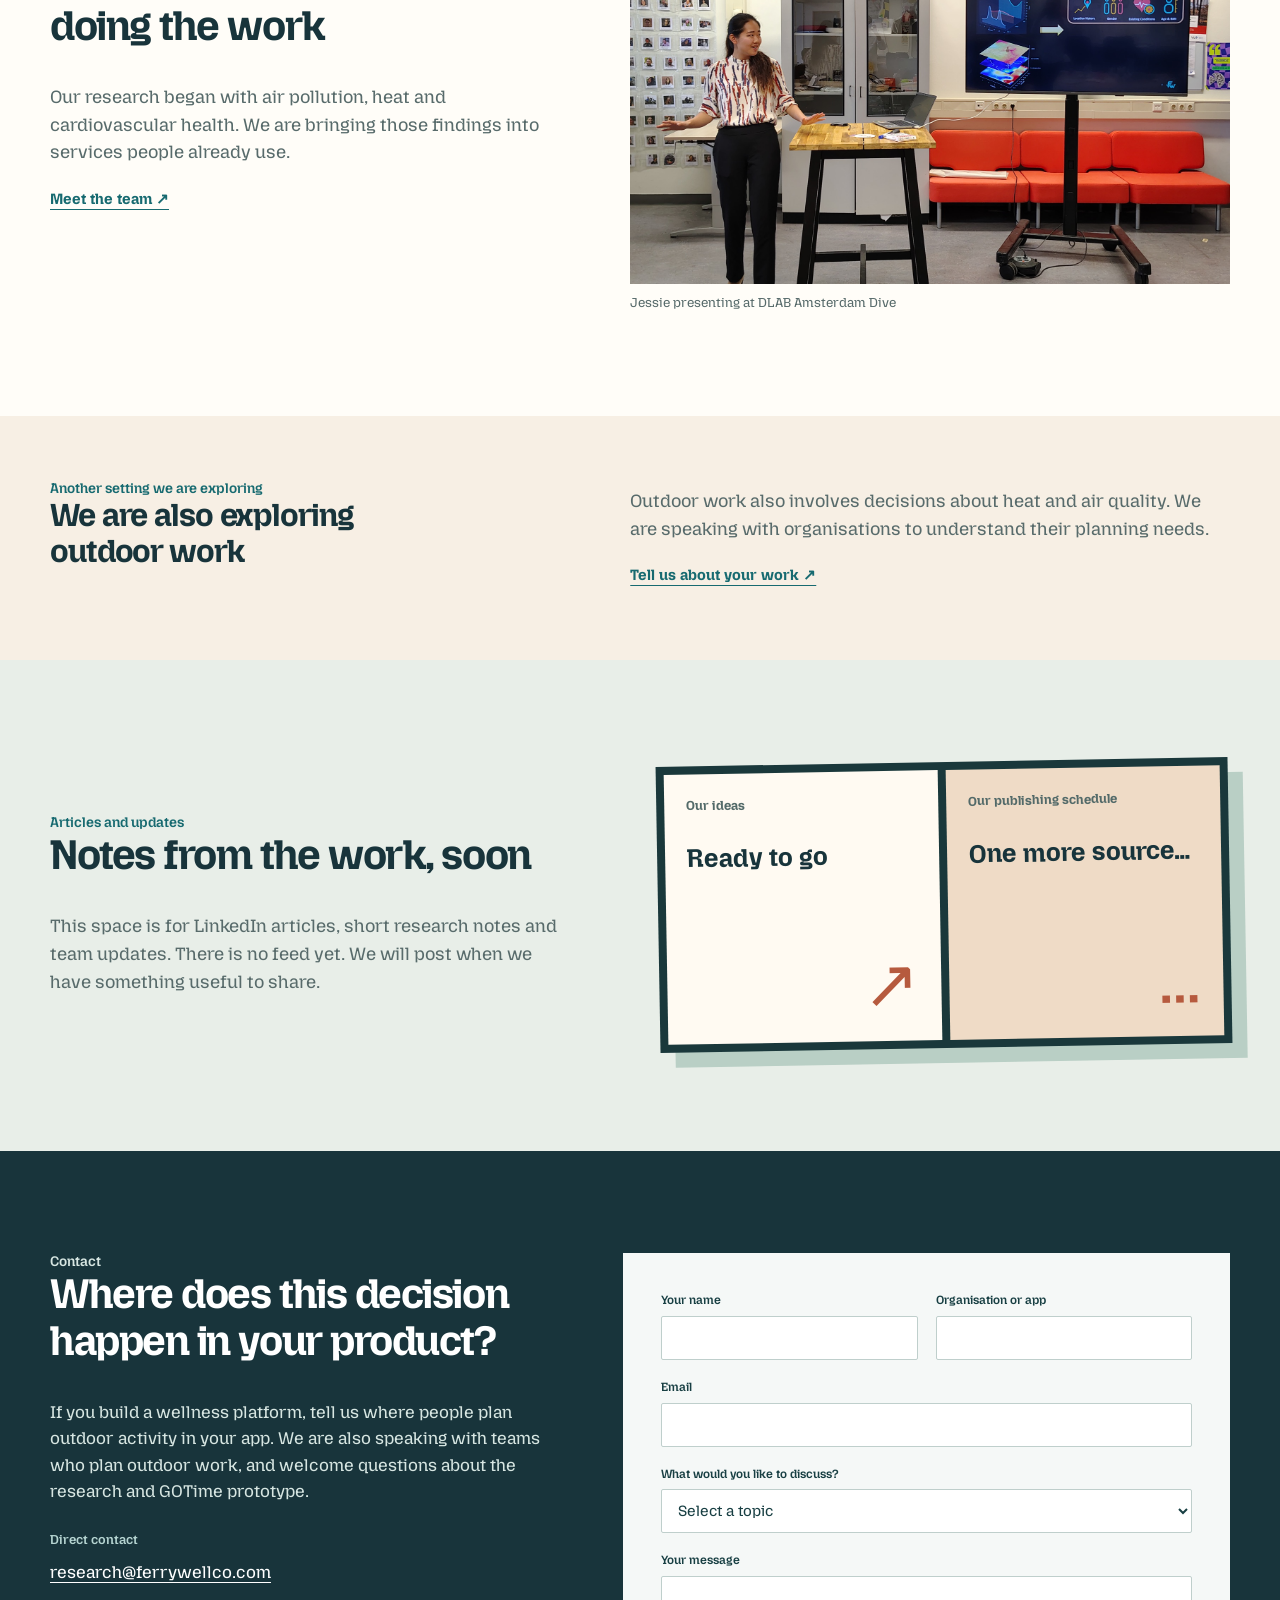
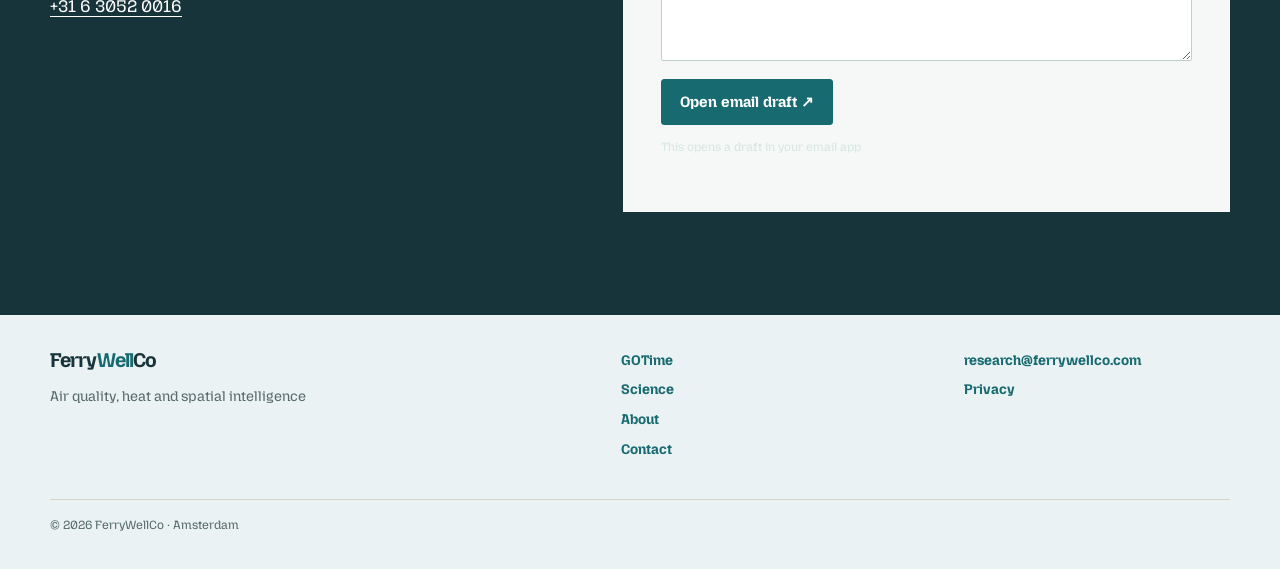
==== commit 0868cc7e: "Fix awkward short text wrapping across site" ====
--- a/index.html
+++ b/index.html
@@ -15,7 +15,7 @@
   <link rel="icon" href="assets/favicon.svg" type="image/svg+xml">
   <link rel="stylesheet" href="assets/styles.css?v=nav1">
   <link rel="stylesheet" href="assets/polish.css?v=mozilla2">
-  <link rel="stylesheet" href="assets/story.css?v=umbrella7">
+  <link rel="stylesheet" href="assets/story.css?v=umbrella8">
   <script src="assets/site.js" defer></script>
 </head>
 <body>
@@ -33,9 +33,9 @@
     <h1 id="hero-title">Heat and air pollution affect how we live and work</h1>
   </div>
   <div class="hero-support">
-    <p class="lead">Heat can strain the body, and polluted air can matter more during exertion. FerryWellCo brings air-quality science, heat-stress research and spatial information into services people already use. GOTime is our first prototype for outdoor activity. We are also exploring outdoor work and insurance.</p>
+    <p class="lead">Heat can strain the body, and polluted air matters more during exertion. We bring air-quality science, heat-stress research and spatial information into services people already use. GOTime is our first prototype. We are also exploring <span class="keep-together">outdoor work and insurance.</span></p>
     <div class="action-row"><a class="button" href="#problem">See the problem <span aria-hidden="true">↘</span></a><a class="text-link" href="about/">Meet the team ↗</a></div>
-    <p class="hero-meta">FerryWellCo · Amsterdam · Supported by DLAB Amsterdam Dive</p>
+    <p class="hero-meta">Supported by DLAB Amsterdam Dive</p>
   </div></div>
   <div class="hero-mosaic" role="group" aria-label="Illustrative scenes of a day shaped by heat, air quality, time and traffic">
     <img class="hero-mosaic-weather" src="assets/hero-weather-report.jpg" alt="Someone watches a weather presenter on television before leaving home" width="1200" height="900">
@@ -44,33 +44,33 @@
     <img class="hero-mosaic-heat" src="assets/hero-urban-heat.jpg" alt="People cross a sunlit square while others rest in the shade" width="1200" height="900" loading="lazy">
     <span class="hero-mosaic-label">Illustrative scenes</span>
   </div>
-  <div class="hero-mosaic-after"><p>The forecast has plenty to say. <strong>What does it mean for your day?</strong></p></div>
+  <div class="hero-mosaic-after"><p>What do these readings mean for <strong>your day?</strong></p></div>
 </div></section>
 <section class="story-section story-problem" id="problem" aria-labelledby="problem-title"><div class="container">
   <p class="eyebrow">Why this matters</p><h2 id="problem-title">What the numbers leave out</h2>
   <p class="lead">Heat can place strain on the heart. During exertion, a person breathes more air, including pollutants. Pollen can be another consideration. What matters changes with the place, the time and what someone is about to do. A person planning an activity or a team organising outdoor work still needs an answer they can use.</p>
   <div class="condition-photos" aria-label="Outdoor conditions in the research"><figure><img src="assets/sunny-valencia-dan-v.jpg" alt="People crossing a sunny street in Valencia" width="1800" height="2250" loading="lazy"><figcaption><strong>Heat</strong><span>Valencia · <a href="https://unsplash.com/photos/a-group-of-people-walking-down-a-street-next-to-tall-buildings-mh1GvI4SYbk" target="_blank" rel="noopener noreferrer">Dan V / Unsplash</a></span></figcaption></figure><figure><img src="assets/traffic-smog-christian-lue.jpg" alt="Traffic on a hazy city road in Beijing" width="1800" height="2700" loading="lazy"><figcaption><strong>Air pollution</strong><span>Beijing · <a href="https://unsplash.com/photos/a-city-street-filled-with-lots-of-traffic-QcJ1XCc3gJo" target="_blank" rel="noopener noreferrer">Christian Lue / Unsplash</a></span></figcaption></figure><figure><img src="assets/pine-pollen-gabriela.jpg" alt="Close view of pollen-bearing pine cones" width="1200" height="726" loading="lazy"><figcaption><strong>Pollen</strong><span><a href="https://unsplash.com/photos/pine-tree-flowers-in-close-up-detail-v3CU3sQChTM" target="_blank" rel="noopener noreferrer">Gabriela / Unsplash</a></span></figcaption></figure></div>
-  <div class="story-first-product" id="gotime"><div><p class="eyebrow">Our first working prototype</p><h3>What if the app helped with the decision?</h3></div><div><p>GOTime starts with a run someone already has in mind. Inside a fictional activity app, it suggests a next step, shows a time window when one fits the plan, and explains the heat and air-quality conditions behind the answer.</p><a class="text-link" href="gotime/">See Sanne's example ↗</a></div></div>
+  <div class="story-first-product" id="gotime"><div><p class="eyebrow">Our first working prototype</p><h3>What if the app helped with the decision?</h3></div><div><p>GOTime begins with a planned run. In a fictional activity app, it compares available times and explains the role of heat and air quality.</p><a class="text-link" href="gotime/">See Sanne's example ↗</a></div></div>
 </div></section>
 <section class="story-section story-approach" aria-labelledby="approach-title"><div class="container story-split">
   <div><p class="eyebrow">How we work</p><h2 id="approach-title">We want environmental research to reach the people who need it</h2></div>
-  <div class="story-approach-detail"><p>Our starting point is the relationship between outdoor conditions and the person or group affected by them. We bring research and spatial context into a service they already use. GOTime applies that approach to outdoor activity. We are exploring how the same foundation could support outdoor work and other settings.</p><div class="story-logic" aria-label="FerryWellCo's approach"><div><strong>Conditions</strong><span>Heat and air quality across place and time</span></div><div><strong>Context</strong><span>What people are doing and where</span></div><div><strong>Next step</strong><span>Useful context inside a service they use</span></div></div><p><a class="text-link" href="science/">Read about the science ↗</a></p><figure class="story-photo"><img src="assets/city-cycling.jpg" alt="A person cycling across a city junction" width="2000" height="1115" loading="lazy"><figcaption>Planning a ride in the city · Photo: Jessie Zhang</figcaption></figure></div>
+  <div class="story-approach-detail"><p>Our starting point is the relationship between outdoor conditions and the person or group affected by them. We bring research and spatial context into a service they already use. GOTime applies that approach to outdoor activity. We are exploring how the same foundation could support outdoor work and other settings.</p><div class="story-logic" aria-label="FerryWellCo's approach"><div><strong>Conditions</strong><span>Heat and air quality across place and time</span></div><div><strong>Context</strong><span>What people are doing and where</span></div><div><strong>Next step</strong><span>Useful context inside a service they use</span></div></div><p><a class="text-link" href="science/">Read about the science ↗</a></p><figure class="story-photo"><img src="assets/city-cycling.jpg" alt="A person cycling across a city junction" width="2000" height="1115" loading="lazy"><figcaption>City ride · Photo: Jessie Zhang</figcaption></figure></div>
 </div></section>
 <section class="story-section story-about" aria-labelledby="about-title"><div class="container story-split">
-  <div><p class="eyebrow">The people behind the work</p><h2 id="about-title">Meet the team doing the work</h2><p class="lead">Our research began with air pollution, heat and cardiovascular health. We are bringing those findings into services people already use.</p><p><a class="text-link" href="about/">Meet the team ↗</a></p></div>
+  <div><p class="eyebrow">The people behind the work</p><h2 id="about-title">Meet the team doing the work</h2><p class="lead">Our research began with air pollution, heat and cardiovascular health. We are bringing those findings into <span class="keep-together">services people already use.</span></p><p><a class="text-link" href="about/">Meet the team ↗</a></p></div>
   <figure class="story-photo"><img src="assets/jessie-dive-presentation.jpg" alt="Jessie Zhang presenting FerryWellCo at DLAB Amsterdam Dive" width="1700" height="1275" loading="lazy"><figcaption>Jessie presenting at DLAB Amsterdam Dive</figcaption></figure>
 </div></section>
 <section class="story-section story-work" aria-labelledby="work-title"><div class="container story-split">
   <div><p class="eyebrow">Another setting we are exploring</p><h2 id="work-title">We are also exploring outdoor work</h2></div>
-  <div><p class="lead">Teams planning outdoor work also face decisions about heat and air quality. We are speaking with organisations to understand where environmental intelligence could help them plan.</p><a class="text-link" href="#contact" data-select-scope="Outdoor work planning">Tell us about your work ↗</a></div>
+  <div><p class="lead">Outdoor work also involves decisions about heat and air quality. We are speaking with organisations to understand their planning needs.</p><a class="text-link" href="#contact" data-select-scope="Outdoor work planning">Tell us about your work ↗</a></div>
 </div></section>
 <section class="story-section story-notes" id="notes" aria-labelledby="notes-title"><div class="container story-notes-grid">
-  <div><p class="eyebrow">Articles and updates</p><h2 id="notes-title">Notes from the work, soon</h2><p class="lead">This space will hold articles we share on LinkedIn, short research notes and updates from the team. There is no feed yet. We will post when we have something useful to share.</p></div>
-  <div class="notes-meme" role="img" aria-label="A two-panel joke: our ideas are ready to go, while the team checks one more source before publishing"><div><span>Our ideas</span><strong>Ready to go outside</strong><span class="notes-meme-symbol" aria-hidden="true">↗</span></div><div><span>Our publishing schedule</span><strong>Checking one more source</strong><span class="notes-meme-symbol" aria-hidden="true">…</span></div></div>
+  <div><p class="eyebrow">Articles and updates</p><h2 id="notes-title">Notes from the work, soon</h2><p class="lead">This space is for LinkedIn articles, short research notes and team updates. There is no feed yet. We will post when we have something useful to share.</p></div>
+  <div class="notes-meme" role="img" aria-label="A two-panel joke: our ideas are ready, while the team checks one more source before publishing"><div><span>Our ideas</span><strong>Ready to go</strong><span class="notes-meme-symbol" aria-hidden="true">↗</span></div><div><span>Our publishing schedule</span><strong>One more source…</strong><span class="notes-meme-symbol" aria-hidden="true">…</span></div></div>
 </div></section>
 <section class="story-section story-contact" id="contact" aria-labelledby="contact-title"><div class="container story-contact-grid">
-  <div><p class="eyebrow">Contact</p><h2 id="contact-title">Where does this decision happen in your product?</h2><p class="body-copy">If you build a wellness platform, tell us where people plan outdoor activity in your app. We are also speaking with teams who plan outdoor work, and welcome questions about the research and GOTime prototype.</p><div class="direct-contact"><strong>Direct contact</strong><a href="mailto:research@ferrywellco.com">research@ferrywellco.com</a><a href="tel:+31630520016">+31 6 3052 0016</a></div></div>
-  <form class="enquiry-form" data-enquiry-form><div class="form-row"><label for="enquiry-name">Your name</label><input id="enquiry-name" name="name" autocomplete="name" required></div><div class="form-row"><label for="enquiry-company">Organisation or app</label><input id="enquiry-company" name="company" autocomplete="organization"></div><div class="form-row"><label for="enquiry-email">Email</label><input id="enquiry-email" name="email" type="email" autocomplete="email" required></div><div class="form-row"><label for="enquiry-scope">What would you like to discuss?</label><select id="enquiry-scope" name="scope" required><option value="" disabled selected>Select a topic</option><option>Wellness platform pilot</option><option>Outdoor work planning</option><option>Research or demo feedback</option><option>Other enquiry</option></select></div><div class="form-row"><label for="enquiry-message">Your message</label><textarea id="enquiry-message" name="message" rows="3"></textarea></div><button class="button" type="submit">Open email draft ↗</button><p class="form-hint">This opens your email app with the enquiry ready to send</p><p class="form-status" data-form-status aria-live="polite"></p></form>
+  <div><p class="eyebrow">Contact</p><h2 id="contact-title">Where does this decision happen in your product?</h2><p class="body-copy">If you build a wellness platform, tell us where people plan outdoor activity in your app. We are also speaking with teams who plan outdoor work, and welcome questions about the <span class="keep-together">research and GOTime prototype.</span></p><div class="direct-contact"><strong>Direct contact</strong><a href="mailto:research@ferrywellco.com">research@ferrywellco.com</a><a href="tel:+31630520016">+31 6 3052 0016</a></div></div>
+  <form class="enquiry-form" data-enquiry-form><div class="form-row"><label for="enquiry-name">Your name</label><input id="enquiry-name" name="name" autocomplete="name" required></div><div class="form-row"><label for="enquiry-company">Organisation or app</label><input id="enquiry-company" name="company" autocomplete="organization"></div><div class="form-row"><label for="enquiry-email">Email</label><input id="enquiry-email" name="email" type="email" autocomplete="email" required></div><div class="form-row"><label for="enquiry-scope">What would you like to discuss?</label><select id="enquiry-scope" name="scope" required><option value="" disabled selected>Select a topic</option><option>Wellness platform pilot</option><option>Outdoor work planning</option><option>Research or demo feedback</option><option>Other enquiry</option></select></div><div class="form-row"><label for="enquiry-message">Your message</label><textarea id="enquiry-message" name="message" rows="3"></textarea></div><button class="button" type="submit">Open email draft ↗</button><p class="form-hint">This opens a draft in your email app</p><p class="form-status" data-form-status aria-live="polite"></p></form>
 </div></section>
 </main><footer class="site-footer"><div class="container"><div class="footer-grid">
   <div><a class="brand" href="index.html">Ferry<span>Well</span>Co</a><p>Air quality, heat and spatial intelligence</p></div>
--- a/assets/story.css
+++ b/assets/story.css
@@ -9,6 +9,7 @@
 .story-hero .lead { max-width: 620px; }
 .story-hero p, .story-section p, .story-photo figcaption { text-wrap: pretty; }
 .subhero .lead, .article-section p { text-wrap: pretty; }
+.subhero h1, .article-section h2 { text-wrap: balance; }
 .hero-mosaic { display: grid; grid-column: 2; grid-row: 1; grid-template-columns: minmax(0, 1.18fr) minmax(0, .82fr) 12px; grid-template-rows: repeat(3, minmax(0, 1fr)); gap: 10px; height: clamp(450px, 44vw, 590px); }
 .hero-mosaic img { display: block; width: 100%; height: 100%; min-width: 0; object-fit: cover; }
 .hero-mosaic-weather { grid-column: 2; grid-row: 1; }
@@ -17,8 +18,9 @@
 .hero-mosaic-heat { grid-column: 2; grid-row: 3; object-position: center 55%; }
 .hero-mosaic-label { grid-column: 3; grid-row: 1 / 4; align-self: start; color: var(--muted); font-size: 10px; letter-spacing: .08em; text-transform: uppercase; white-space: nowrap; writing-mode: vertical-rl; }
 .hero-mosaic-after { grid-column: 2; grid-row: 2; margin-top: 14px; }
-.hero-mosaic-after p { margin: 0; color: var(--ink); font-size: clamp(1.05rem, 1.35vw, 1.3rem); line-height: 1.4; }
+.hero-mosaic-after p { margin: 0; color: var(--ink); font-size: clamp(18px, 2vw, 27px); line-height: 1.4; white-space: nowrap; }
 .hero-mosaic-after strong { color: var(--teal); font-weight: 700; }
+.keep-together { white-space: nowrap; }
 .story-photo { margin: 0; }
 .story-photo img { display: block; width: 100%; height: clamp(365px, 39vw, 540px); object-fit: cover; }
 .story-photo figcaption { margin-top: 9px; color: var(--muted); font-size: 13px; }
@@ -164,6 +166,7 @@
 .science-photo-grid .story-photo:first-child img { object-position: center 60%; }
 .science-photo-grid .story-photo:last-child img { object-position: center; }
 @media (max-width: 900px) {
+  .hero-mosaic-after p { font-size: clamp(14px, 3.5vw, 20px); }
   .story-hero-layout, .story-split, .story-first-product, .story-notes-grid, .story-contact-grid, .product-demo-grid, .product-hero-grid, .product-science-grid { grid-template-columns: 1fr; }
   .hero-top { grid-column: 1; grid-row: 1; }
   .hero-mosaic { grid-column: 1; grid-row: 2; height: clamp(430px, 58vw, 570px); margin-top: 34px; }
@@ -209,6 +212,12 @@
 }
 @media (max-width: 370px) { .demo-frame { height: 710px; } }
 @media (max-width: 340px) { .demo-frame { height: 650px; } }
+@media (max-width: 430px) {
+  .notes-meme { grid-template-columns: 1fr; }
+  .notes-meme > div { min-height: 130px; }
+  .notes-meme strong { margin-top: 10px; }
+  .notes-meme .notes-meme-symbol { font-size: 36px; }
+}
 
 /* Phone and watch prototype, shown together in the GOTime story. */
 .product-hero-grid { grid-template-columns: 1fr; gap: 40px; }
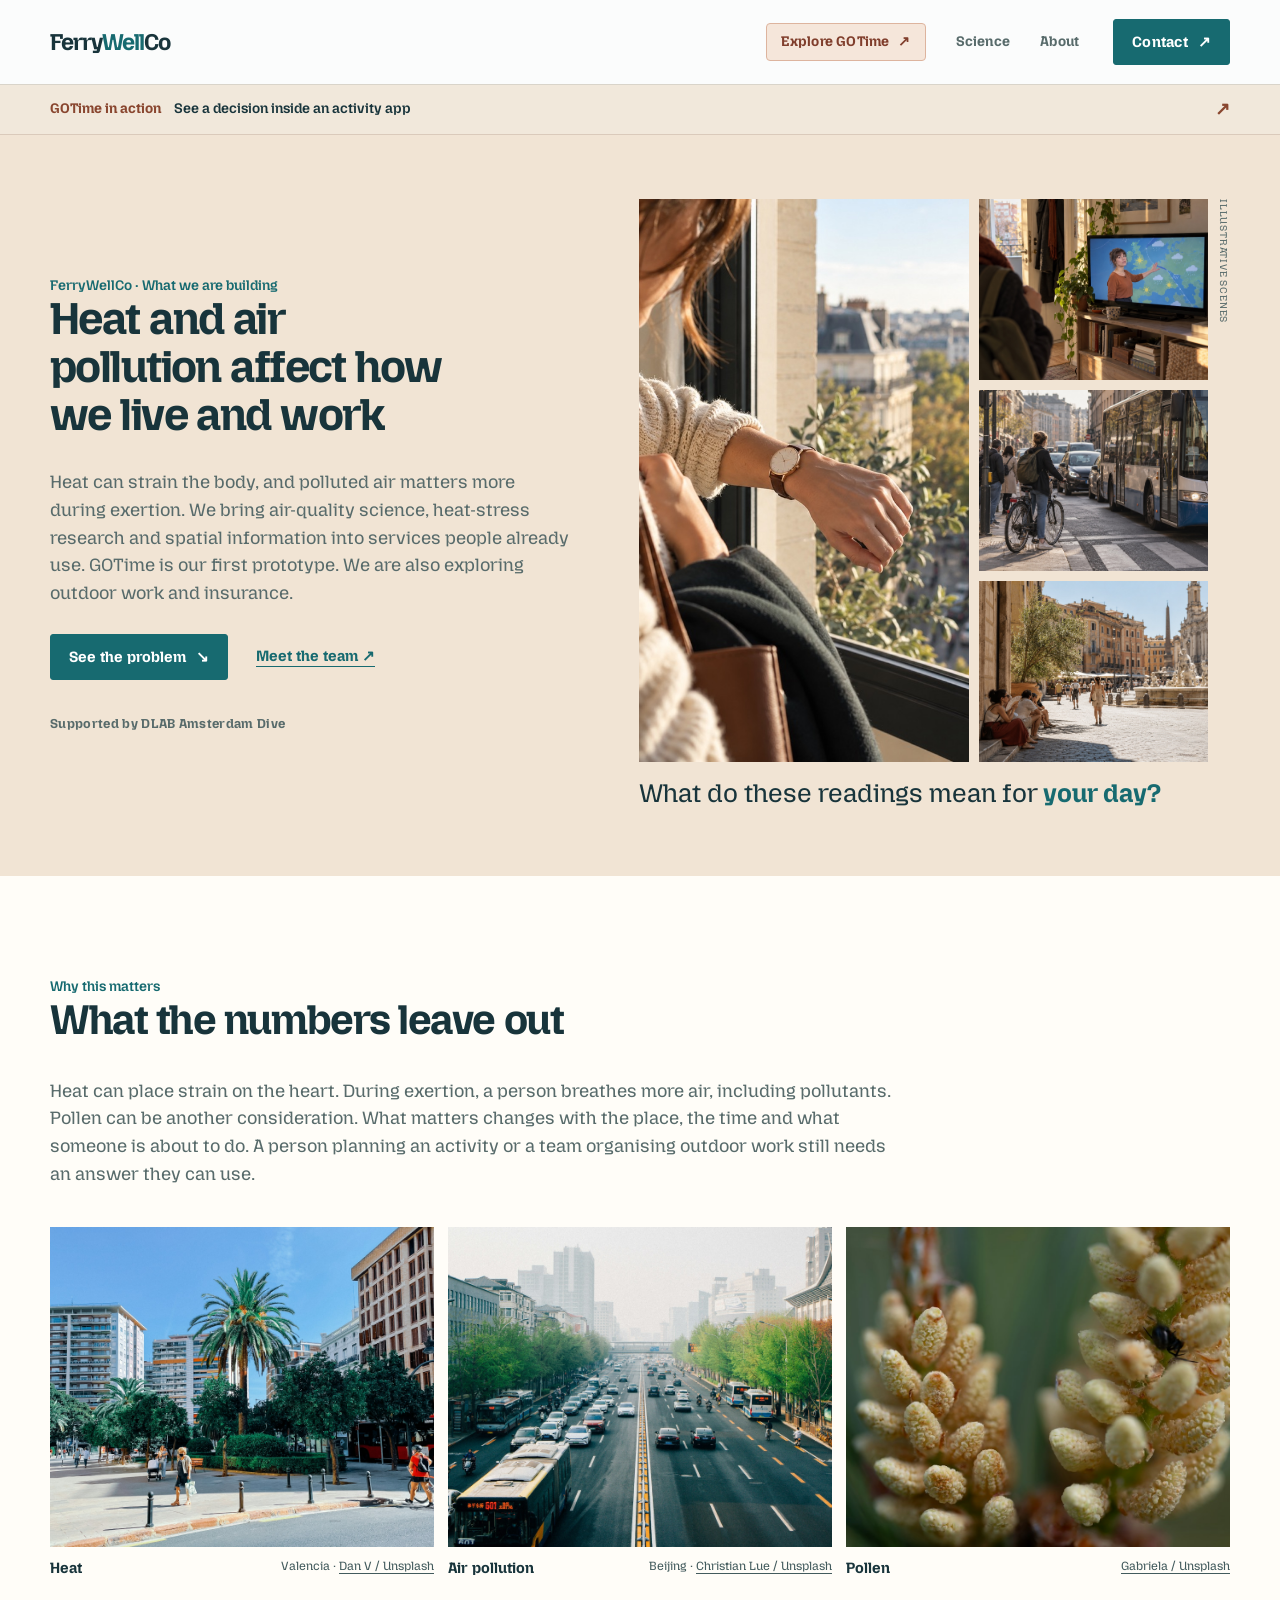
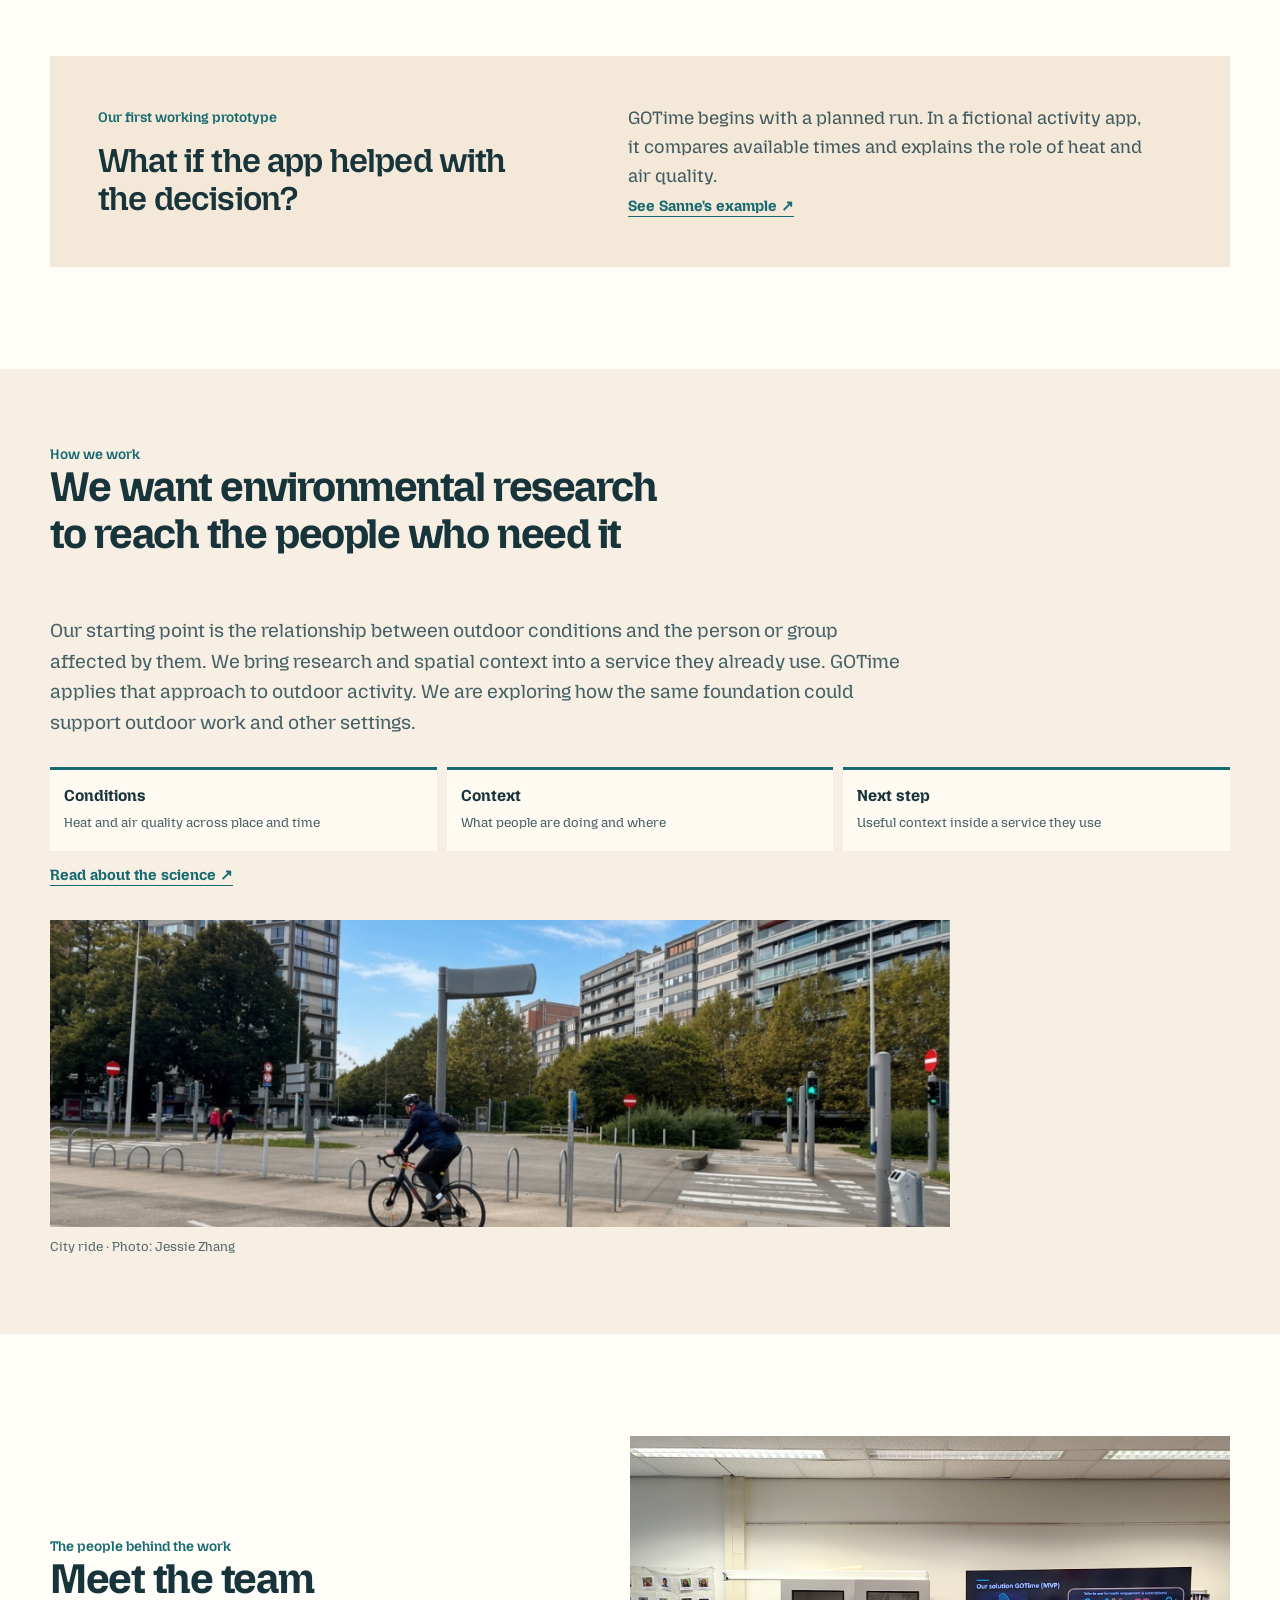
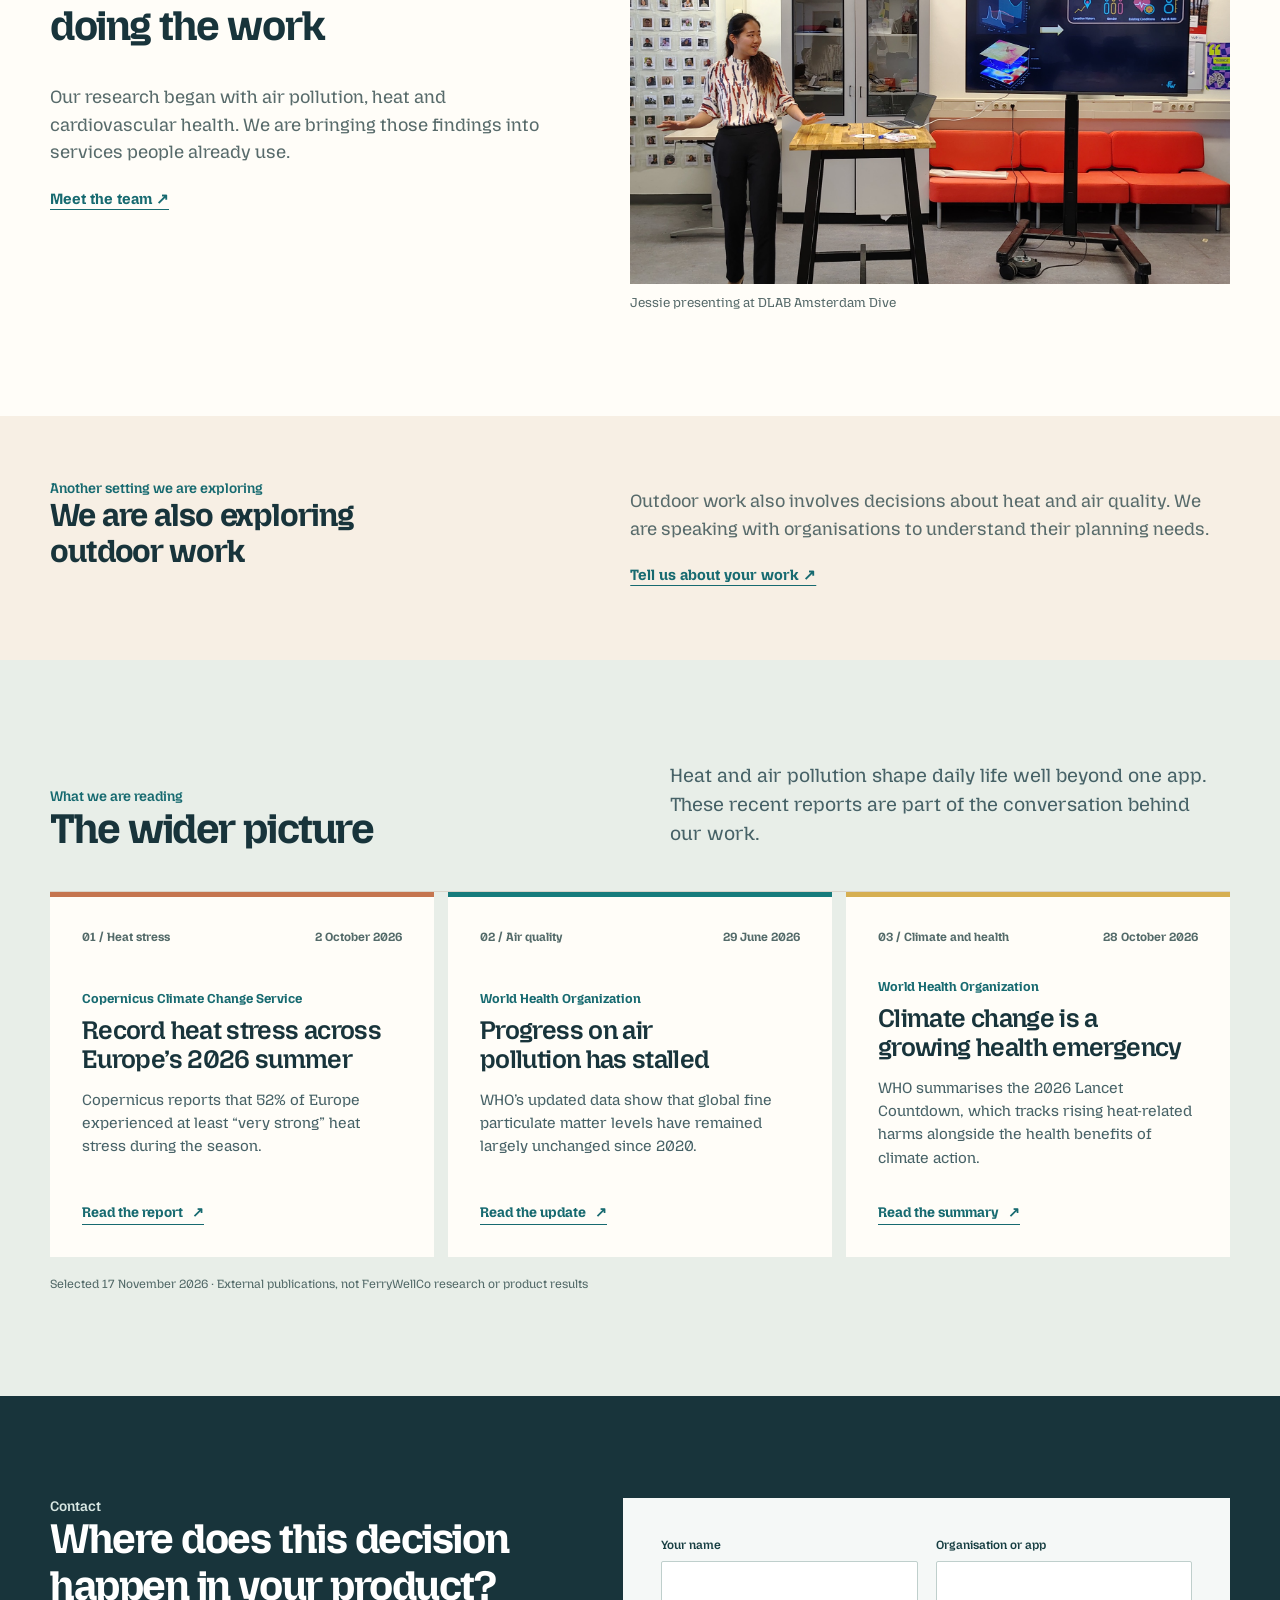
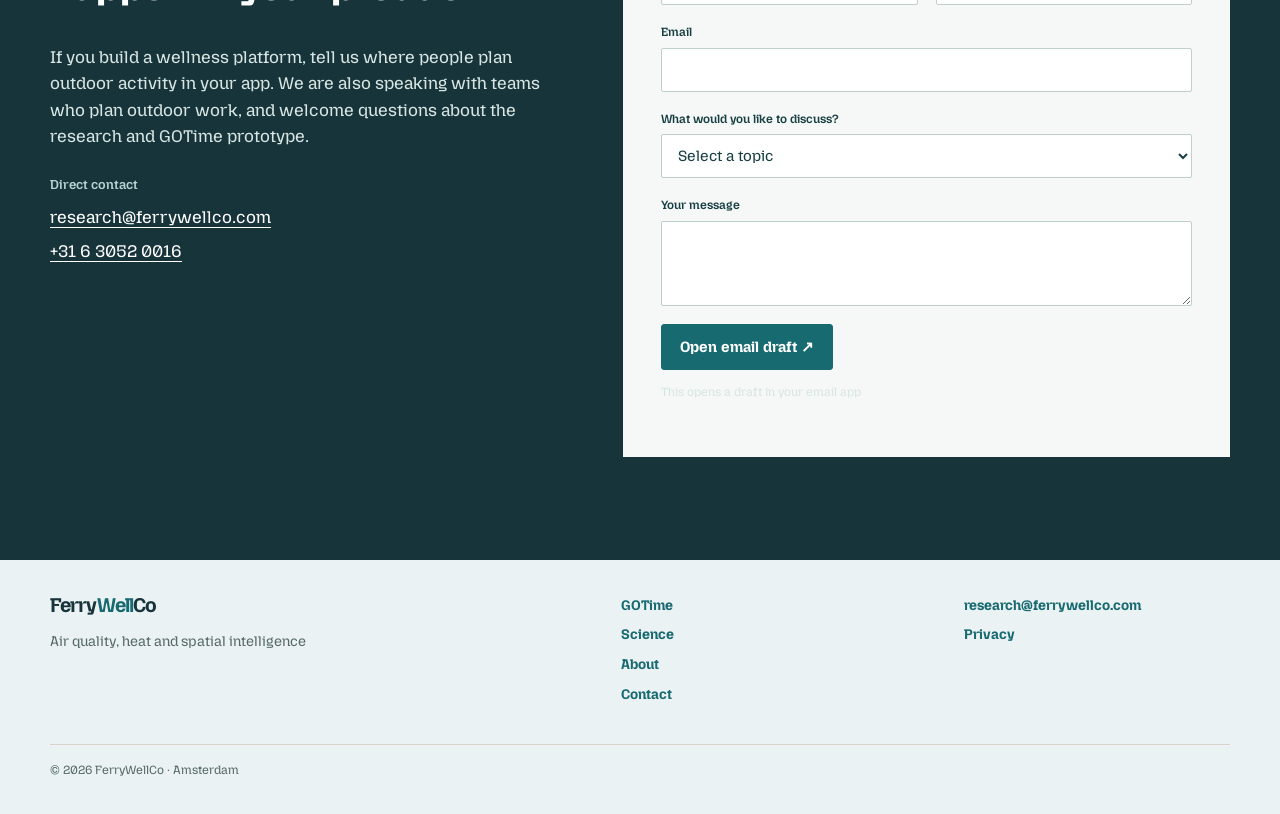
==== commit a7d41bab: "Add sourced heat and air quality reading section" ====
--- a/index.html
+++ b/index.html
@@ -15,7 +15,7 @@
   <link rel="icon" href="assets/favicon.svg" type="image/svg+xml">
   <link rel="stylesheet" href="assets/styles.css?v=nav1">
   <link rel="stylesheet" href="assets/polish.css?v=mozilla2">
-  <link rel="stylesheet" href="assets/story.css?v=umbrella8">
+  <link rel="stylesheet" href="assets/story.css?v=umbrella9">
   <script src="assets/site.js" defer></script>
 </head>
 <body>
@@ -64,9 +64,14 @@
   <div><p class="eyebrow">Another setting we are exploring</p><h2 id="work-title">We are also exploring outdoor work</h2></div>
   <div><p class="lead">Outdoor work also involves decisions about heat and air quality. We are speaking with organisations to understand their planning needs.</p><a class="text-link" href="#contact" data-select-scope="Outdoor work planning">Tell us about your work ↗</a></div>
 </div></section>
-<section class="story-section story-notes" id="notes" aria-labelledby="notes-title"><div class="container story-notes-grid">
-  <div><p class="eyebrow">Articles and updates</p><h2 id="notes-title">Notes from the work, soon</h2><p class="lead">This space is for LinkedIn articles, short research notes and team updates. There is no feed yet. We will post when we have something useful to share.</p></div>
-  <div class="notes-meme" role="img" aria-label="A two-panel joke: our ideas are ready, while the team checks one more source before publishing"><div><span>Our ideas</span><strong>Ready to go</strong><span class="notes-meme-symbol" aria-hidden="true">↗</span></div><div><span>Our publishing schedule</span><strong>One more source…</strong><span class="notes-meme-symbol" aria-hidden="true">…</span></div></div>
+<section class="story-section story-notes" id="notes" aria-labelledby="notes-title"><div class="container">
+  <div class="story-notes-intro"><div><p class="eyebrow">What we are reading</p><h2 id="notes-title">The wider picture</h2></div><p>Heat and air pollution shape daily life well beyond one app. These recent reports are part of the conversation behind our work.</p></div>
+  <div class="reading-list">
+    <article class="reading-card reading-card-heat"><div class="reading-card-top"><span>01 / Heat stress</span><time datetime="2026-10-02">2 October 2026</time></div><div><p class="reading-card-source">Copernicus Climate Change Service</p><h3>Record heat stress across Europe’s 2026 summer</h3><p>Copernicus reports that 52% of Europe experienced at least “very strong” heat stress during the season.</p></div><a href="https://climate.copernicus.eu/copernicus-record-heat-stress-and-low-river-flows-marked-europes-2026-summer" target="_blank" rel="noopener noreferrer" aria-label="Read the Copernicus report on Europe's 2026 summer heat stress (opens in a new tab)">Read the report <span aria-hidden="true">↗</span></a></article>
+    <article class="reading-card reading-card-air"><div class="reading-card-top"><span>02 / Air quality</span><time datetime="2026-06-29">29 June 2026</time></div><div><p class="reading-card-source">World Health Organization</p><h3>Progress on air pollution has stalled</h3><p>WHO’s updated data show that global fine particulate matter levels have remained largely unchanged since 2020.</p></div><a href="https://www.who.int/news/item/29-06-2026-new-sdg-data-shows-stalled-progress-on-air-pollution-and-health" target="_blank" rel="noopener noreferrer" aria-label="Read the WHO update on air pollution and health (opens in a new tab)">Read the update <span aria-hidden="true">↗</span></a></article>
+    <article class="reading-card reading-card-health"><div class="reading-card-top"><span>03 / Climate and health</span><time datetime="2026-10-28">28 October 2026</time></div><div><p class="reading-card-source">World Health Organization</p><h3>Climate change is a growing health emergency</h3><p>WHO summarises the 2026 Lancet Countdown, which tracks rising heat-related harms alongside the health benefits of climate action.</p></div><a href="https://www.who.int/news/item/28-10-2026-climate-change-is-a-growing-health-emergency--lancet-countdown-warns" target="_blank" rel="noopener noreferrer" aria-label="Read the WHO summary of the 2026 Lancet Countdown (opens in a new tab)">Read the summary <span aria-hidden="true">↗</span></a></article>
+  </div>
+  <p class="reading-note">Selected 17 November 2026 · External publications, not FerryWellCo research or product results</p>
 </div></section>
 <section class="story-section story-contact" id="contact" aria-labelledby="contact-title"><div class="container story-contact-grid">
   <div><p class="eyebrow">Contact</p><h2 id="contact-title">Where does this decision happen in your product?</h2><p class="body-copy">If you build a wellness platform, tell us where people plan outdoor activity in your app. We are also speaking with teams who plan outdoor work, and welcome questions about the <span class="keep-together">research and GOTime prototype.</span></p><div class="direct-contact"><strong>Direct contact</strong><a href="mailto:research@ferrywellco.com">research@ferrywellco.com</a><a href="tel:+31630520016">+31 6 3052 0016</a></div></div>
--- a/assets/story.css
+++ b/assets/story.css
@@ -81,14 +81,22 @@
 .story-about { background: #fffdf8; }
 .story-about .story-photo img { height: clamp(330px, 35vw, 490px); object-position: center 40%; }
 .story-notes { background: #e8eee8; }
-.story-notes-grid { display: grid; grid-template-columns: minmax(0, .95fr) minmax(0, 1.05fr); gap: clamp(38px, 7vw, 100px); align-items: center; }
-.story-notes .lead { max-width: 610px; }
-.notes-meme { display: grid; grid-template-columns: 1fr 1fr; gap: 8px; padding: 8px; background: #1a383b; box-shadow: 15px 15px 0 #b9cfc5; transform: rotate(-1deg); }
-.notes-meme > div { display: flex; min-height: 270px; flex-direction: column; padding: 22px; background: #fffaf2; }
-.notes-meme > div + div { background: #efdbc6; }
-.notes-meme span:first-child { color: #536a69; font-size: 13px; font-weight: 700; }
-.notes-meme strong { display: block; max-width: 230px; margin-top: 28px; color: var(--ink); font-size: clamp(1.3rem, 2vw, 1.95rem); line-height: 1.15; }
-.notes-meme .notes-meme-symbol { margin-top: auto; color: #b65a3e; font-size: 68px; line-height: 1; text-align: right; }
+.story-notes-intro { display: flex; justify-content: space-between; align-items: end; gap: 36px; margin-bottom: 38px; }
+.story-notes-intro h2 { margin-bottom: 0; }
+.story-notes-intro > p { max-width: 560px; margin: 0 0 4px; color: #476267; font-size: clamp(17px, 1.5vw, 20px); line-height: 1.5; }
+.reading-list { display: grid; grid-template-columns: repeat(3, minmax(0, 1fr)); gap: 14px; }
+.reading-card { display: flex; min-width: 0; min-height: 365px; flex-direction: column; justify-content: space-between; gap: 24px; padding: clamp(22px, 2.6vw, 32px); border-top: 5px solid var(--teal); background: #fffdf8; }
+.reading-card-heat { border-color: #c5754f; }
+.reading-card-air { border-color: #177c7c; }
+.reading-card-health { border-color: #d6af52; }
+.reading-card-top { display: flex; justify-content: space-between; flex-wrap: wrap; gap: 8px 18px; color: #536a69; font-size: 12px; font-weight: 700; line-height: 1.35; }
+.reading-card-source { margin: 0 0 8px !important; color: var(--teal); font-size: 13px; font-weight: 700; }
+.reading-card h3 { margin: 0 0 14px; color: var(--ink); font-size: clamp(22px, 2vw, 29px); line-height: 1.13; text-wrap: balance; }
+.reading-card h3 + p { margin: 0; color: #476267; font-size: 15px; line-height: 1.55; }
+.reading-card a { align-self: start; border-bottom: 1px solid currentColor; color: var(--teal); font-size: 14px; font-weight: 700; text-decoration: none; }
+.reading-card a:hover, .reading-card a:focus-visible { color: var(--ink); }
+.reading-card a span { margin-left: 6px; }
+.reading-note { margin: 18px 0 0; color: #536a69; font-size: 12px; }
 .story-work { background: #f7efe4; }
 .story-work { padding-block: clamp(45px, 5vw, 64px); }
 .story-work h2 { font-size: clamp(1.8rem, 2.5vw, 2.5rem); }
@@ -167,7 +175,8 @@
 .science-photo-grid .story-photo:last-child img { object-position: center; }
 @media (max-width: 900px) {
   .hero-mosaic-after p { font-size: clamp(14px, 3.5vw, 20px); }
-  .story-hero-layout, .story-split, .story-first-product, .story-notes-grid, .story-contact-grid, .product-demo-grid, .product-hero-grid, .product-science-grid { grid-template-columns: 1fr; }
+  .story-hero-layout, .story-split, .story-first-product, .story-contact-grid, .product-demo-grid, .product-hero-grid, .product-science-grid { grid-template-columns: 1fr; }
+  .reading-list { grid-template-columns: repeat(2, minmax(0, 1fr)); }
   .hero-top { grid-column: 1; grid-row: 1; }
   .hero-mosaic { grid-column: 1; grid-row: 2; height: clamp(430px, 58vw, 570px); margin-top: 34px; }
   .hero-mosaic-after { grid-column: 1; grid-row: 3; }
@@ -198,10 +207,10 @@
   .story-first-product p:not(.eyebrow) { font-size: 16px; }
   .story-logic { grid-template-columns: 1fr; gap: 0; }
   .story-logic > div { padding-inline: 0; border-top-width: 1px; background: transparent; }
-  .notes-meme { transform: none; box-shadow: 9px 9px 0 #b9cfc5; }
-  .notes-meme > div { min-height: 220px; padding: 16px; }
-  .notes-meme strong { font-size: 1.25rem; }
-  .notes-meme .notes-meme-symbol { font-size: 48px; }
+  .story-notes-intro { display: block; }
+  .story-notes-intro > p { margin-top: 20px; }
+  .reading-list { grid-template-columns: 1fr; }
+  .reading-card { min-height: 0; }
   .story-list p, .product-fit-list p { grid-template-columns: 1fr; gap: 6px; }
   .story-comparison > div { padding: 19px 10px 21px 0; }
   .story-comparison > div + div { padding-left: 15px; }
@@ -212,12 +221,6 @@
 }
 @media (max-width: 370px) { .demo-frame { height: 710px; } }
 @media (max-width: 340px) { .demo-frame { height: 650px; } }
-@media (max-width: 430px) {
-  .notes-meme { grid-template-columns: 1fr; }
-  .notes-meme > div { min-height: 130px; }
-  .notes-meme strong { margin-top: 10px; }
-  .notes-meme .notes-meme-symbol { font-size: 36px; }
-}
 
 /* Phone and watch prototype, shown together in the GOTime story. */
 .product-hero-grid { grid-template-columns: 1fr; gap: 40px; }
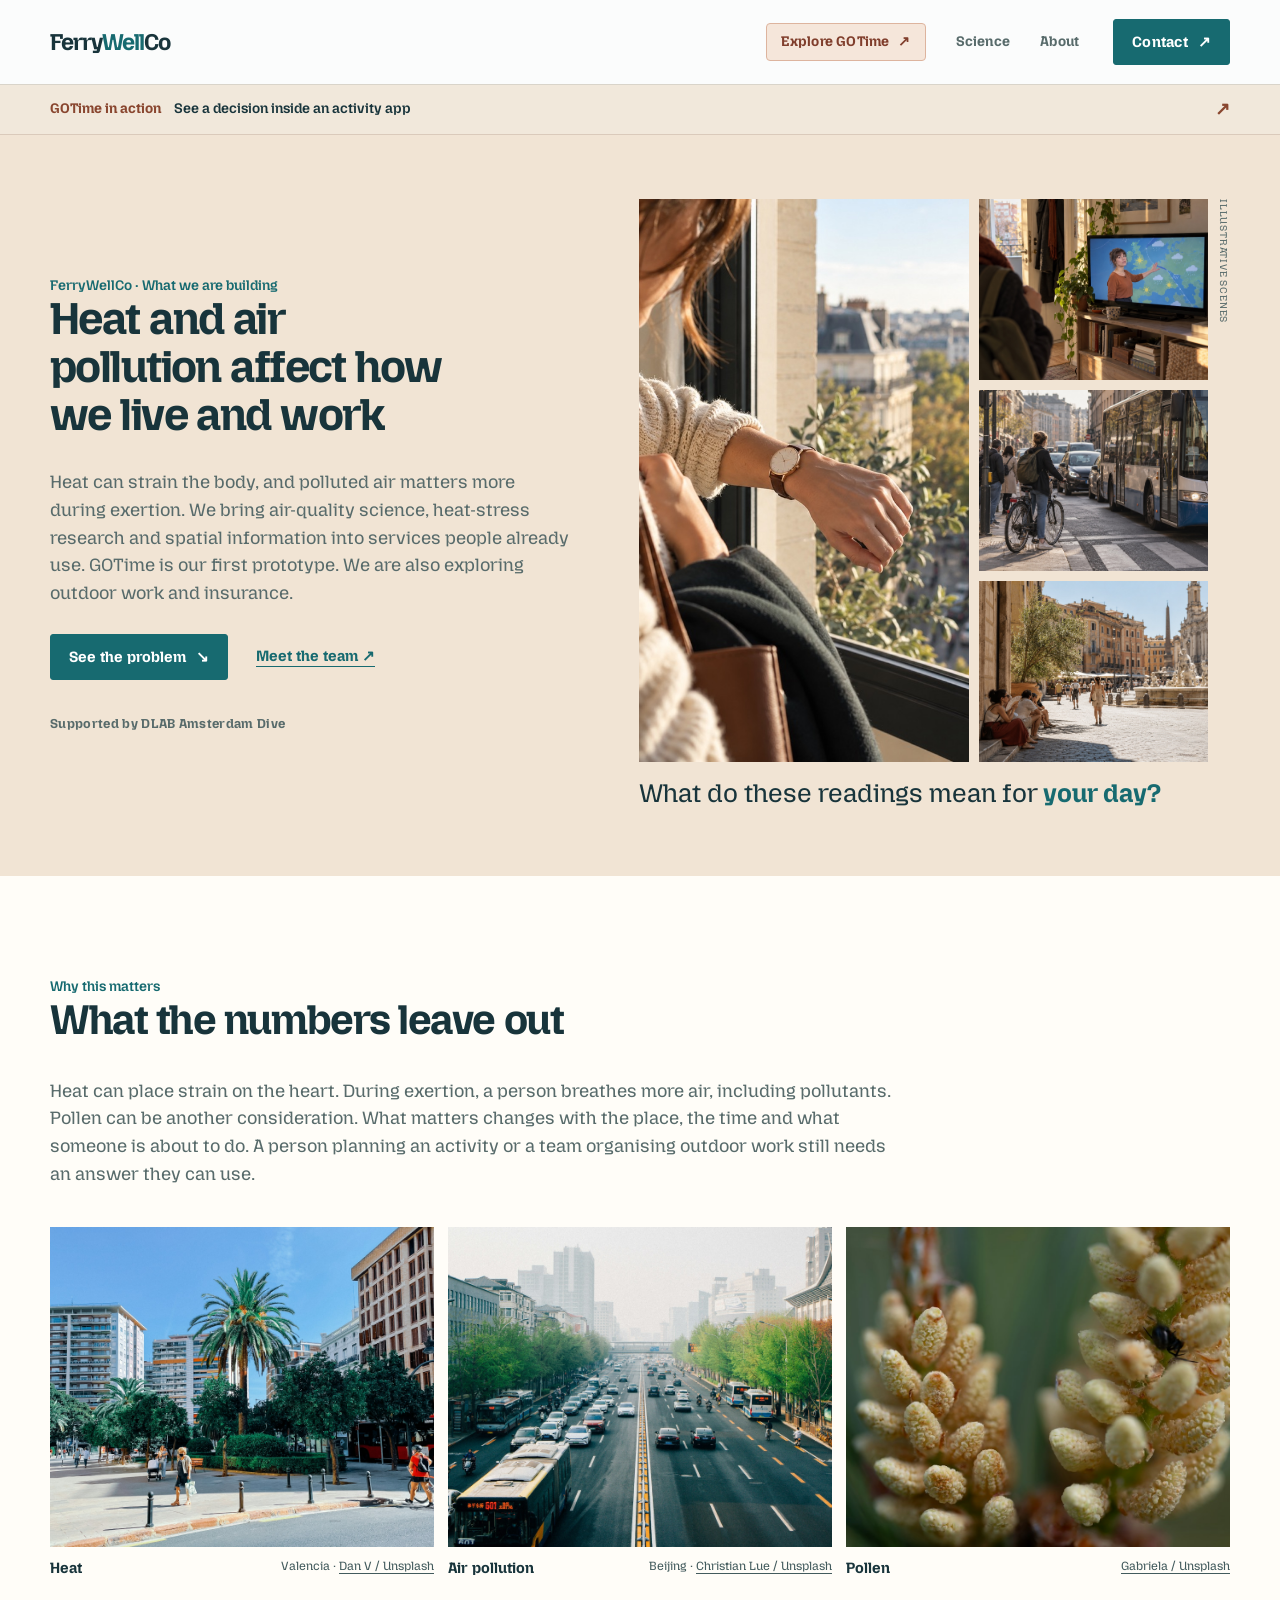
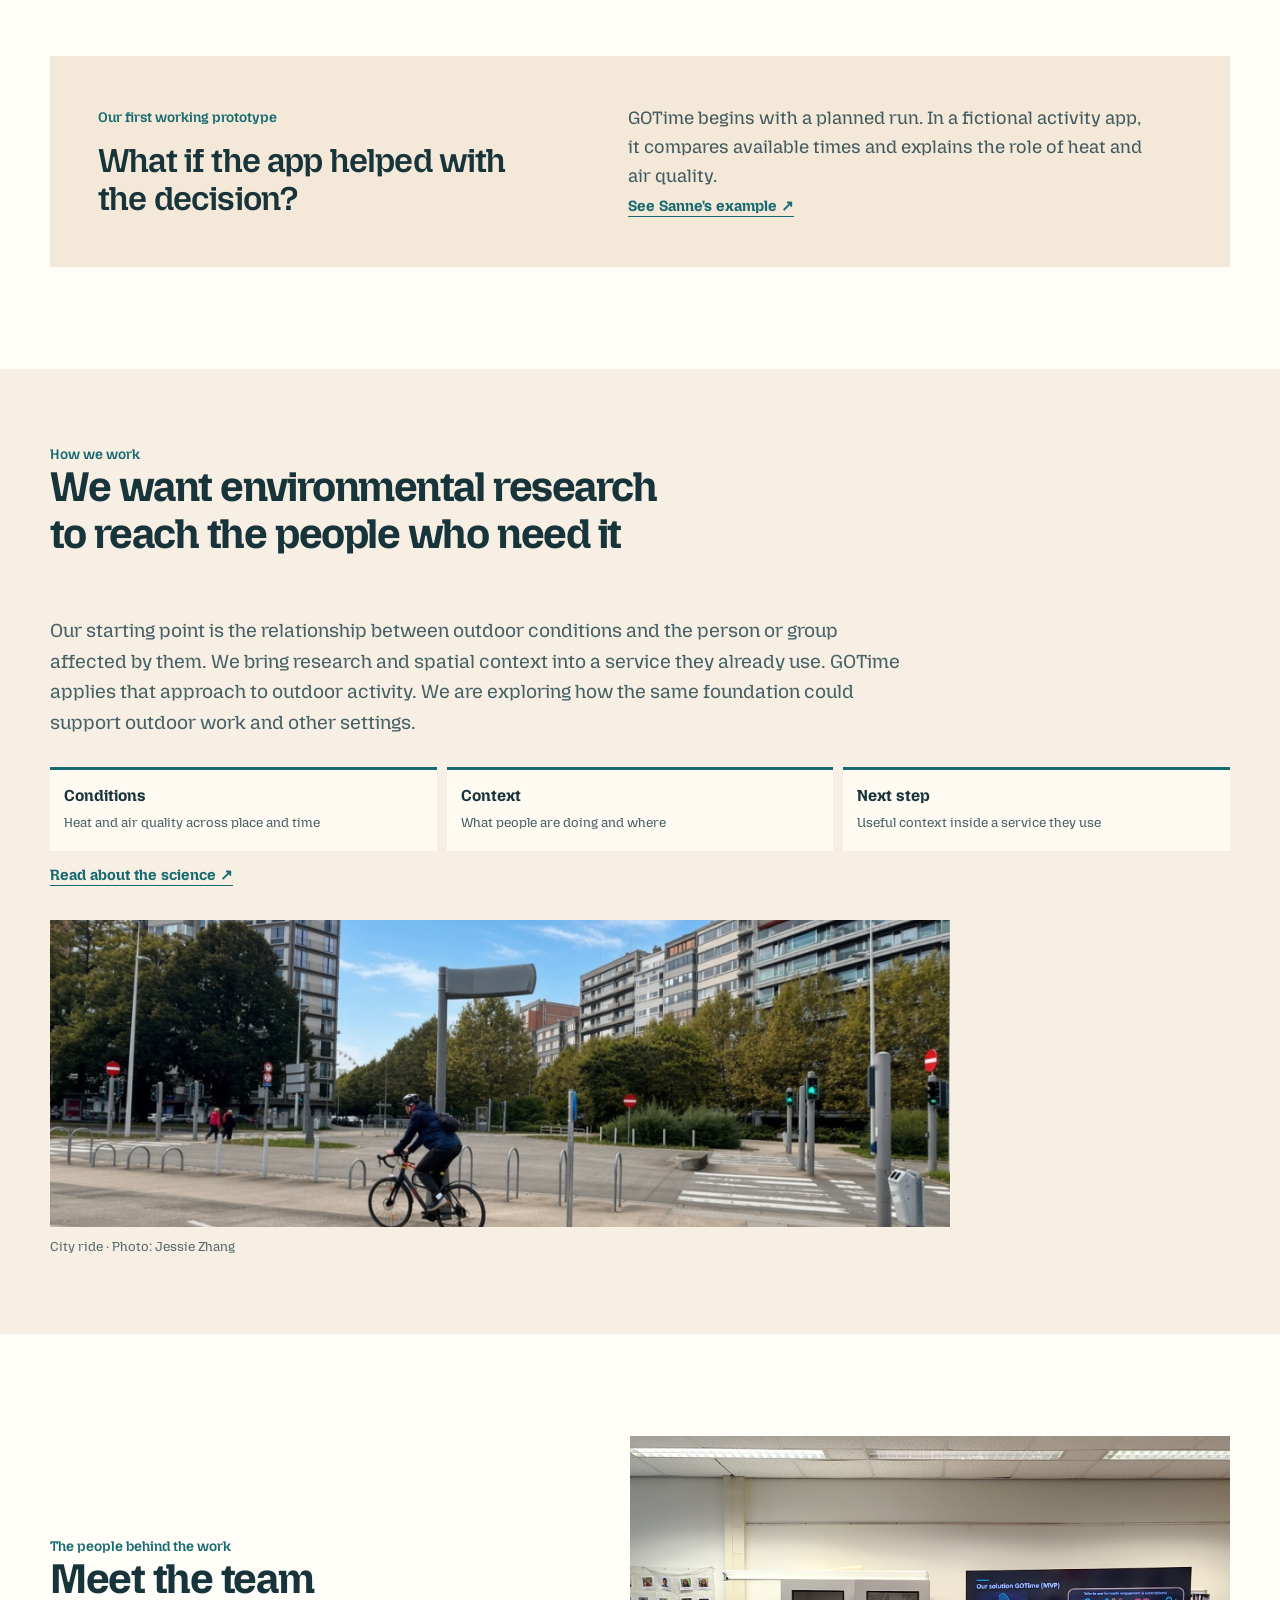
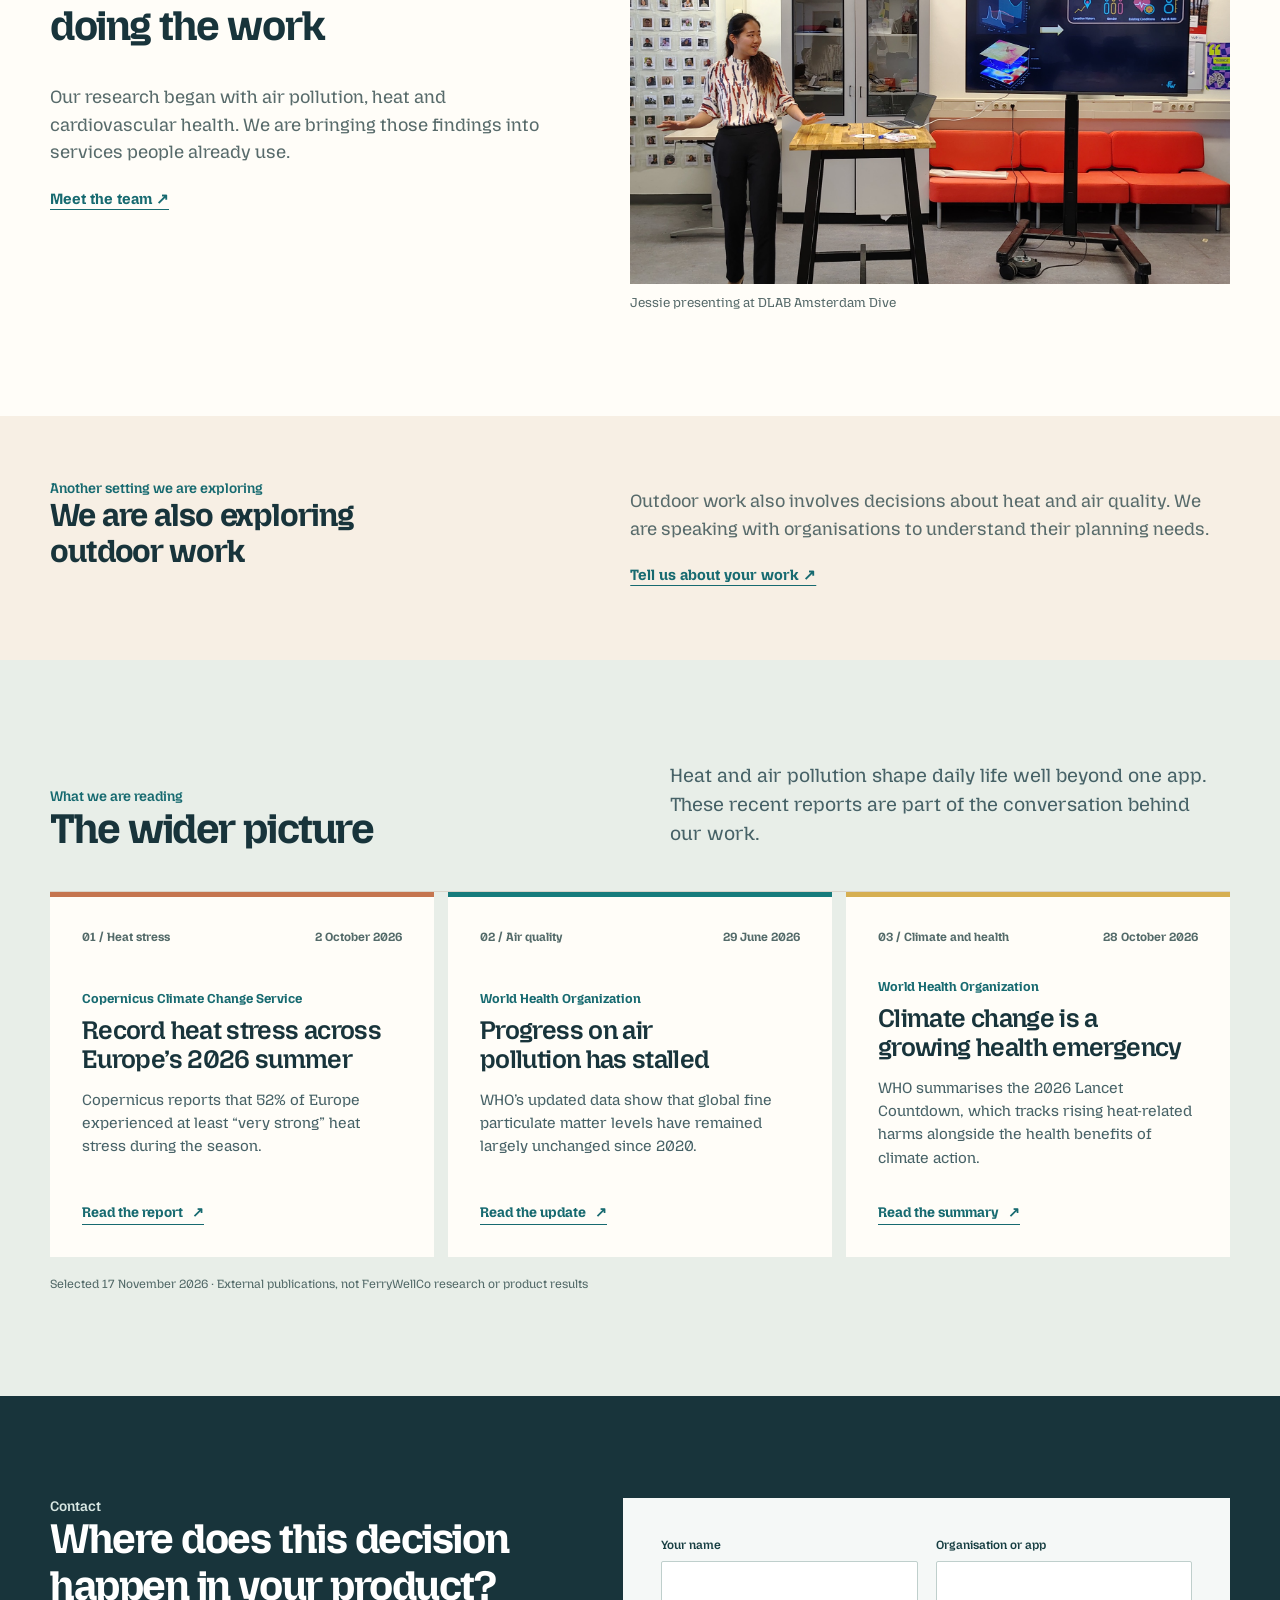
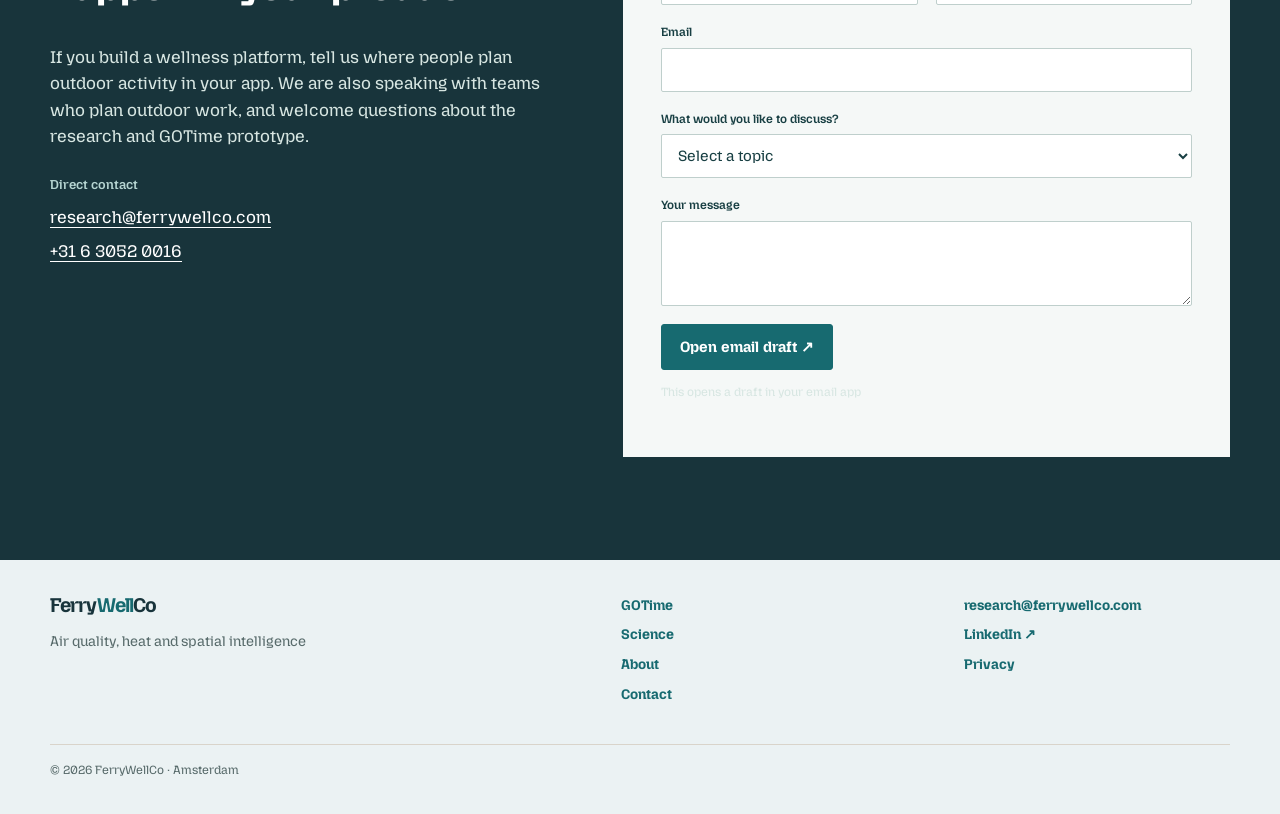
==== commit 47b0f6fe: "Clarify site identity and verify Search Console" ====
--- a/index.html
+++ b/index.html
@@ -4,13 +4,41 @@
   <meta charset="utf-8">
   <meta name="viewport" content="width=device-width, initial-scale=1">
   <meta name="theme-color" content="#fbf8f2">
+  <meta name="google-site-verification" content="CsUOfUPKteTScXuRRzw37nCm2BISair4oSHKDbQVt_I">
 
   <meta name="description" content="FerryWellCo brings air-quality science, heat-stress research and spatial information into services for wellness, outdoor work and other settings.">
+  <link rel="canonical" href="https://ferrywellco.com/">
   <meta property="og:type" content="website">
+  <meta property="og:site_name" content="FerryWellCo">
+  <meta property="og:url" content="https://ferrywellco.com/">
   <meta property="og:title" content="FerryWellCo | Air quality and heat in everyday life">
   <meta property="og:description" content="We make heat and air-quality research useful in the services people use to live and work.">
   <meta property="og:image" content="https://ferrywellco.com/assets/hero-checking-time.jpg">
   <meta name="twitter:card" content="summary_large_image">
+  <script type="application/ld+json">
+  {
+    "@context": "https://schema.org",
+    "@graph": [
+      {
+        "@type": "WebSite",
+        "@id": "https://ferrywellco.com/#website",
+        "url": "https://ferrywellco.com/",
+        "name": "FerryWellCo",
+        "publisher": {"@id": "https://ferrywellco.com/#organisation"}
+      },
+      {
+        "@type": "Organization",
+        "@id": "https://ferrywellco.com/#organisation",
+        "name": "FerryWellCo",
+        "url": "https://ferrywellco.com/",
+        "description": "FerryWellCo brings air-quality science, heat-stress research and spatial information into services for wellness and outdoor work.",
+        "logo": "https://ferrywellco.com/assets/favicon.svg",
+        "email": "research@ferrywellco.com",
+        "sameAs": ["https://www.linkedin.com/company/ferrywellco/"]
+      }
+    ]
+  }
+  </script>
   <title>FerryWellCo | Air quality and heat in everyday life</title>
   <link rel="icon" href="assets/favicon.svg" type="image/svg+xml">
   <link rel="stylesheet" href="assets/styles.css?v=nav1">
@@ -80,6 +108,6 @@
 </main><footer class="site-footer"><div class="container"><div class="footer-grid">
   <div><a class="brand" href="index.html">Ferry<span>Well</span>Co</a><p>Air quality, heat and spatial intelligence</p></div>
   <nav class="footer-links" aria-label="Footer navigation"><a href="gotime/">GOTime</a><a href="science/">Science</a><a href="about/">About</a><a href="index.html#contact">Contact</a></nav>
-  <div class="footer-links"><a href="mailto:research@ferrywellco.com">research@ferrywellco.com</a><a href="privacy/">Privacy</a></div>
+  <div class="footer-links"><a href="mailto:research@ferrywellco.com">research@ferrywellco.com</a><a href="https://www.linkedin.com/company/ferrywellco/" target="_blank" rel="noopener noreferrer">LinkedIn ↗</a><a href="privacy/">Privacy</a></div>
 </div><div class="footer-bottom"><span>© 2026 FerryWellCo · Amsterdam</span></div></div></footer>
 </body></html>
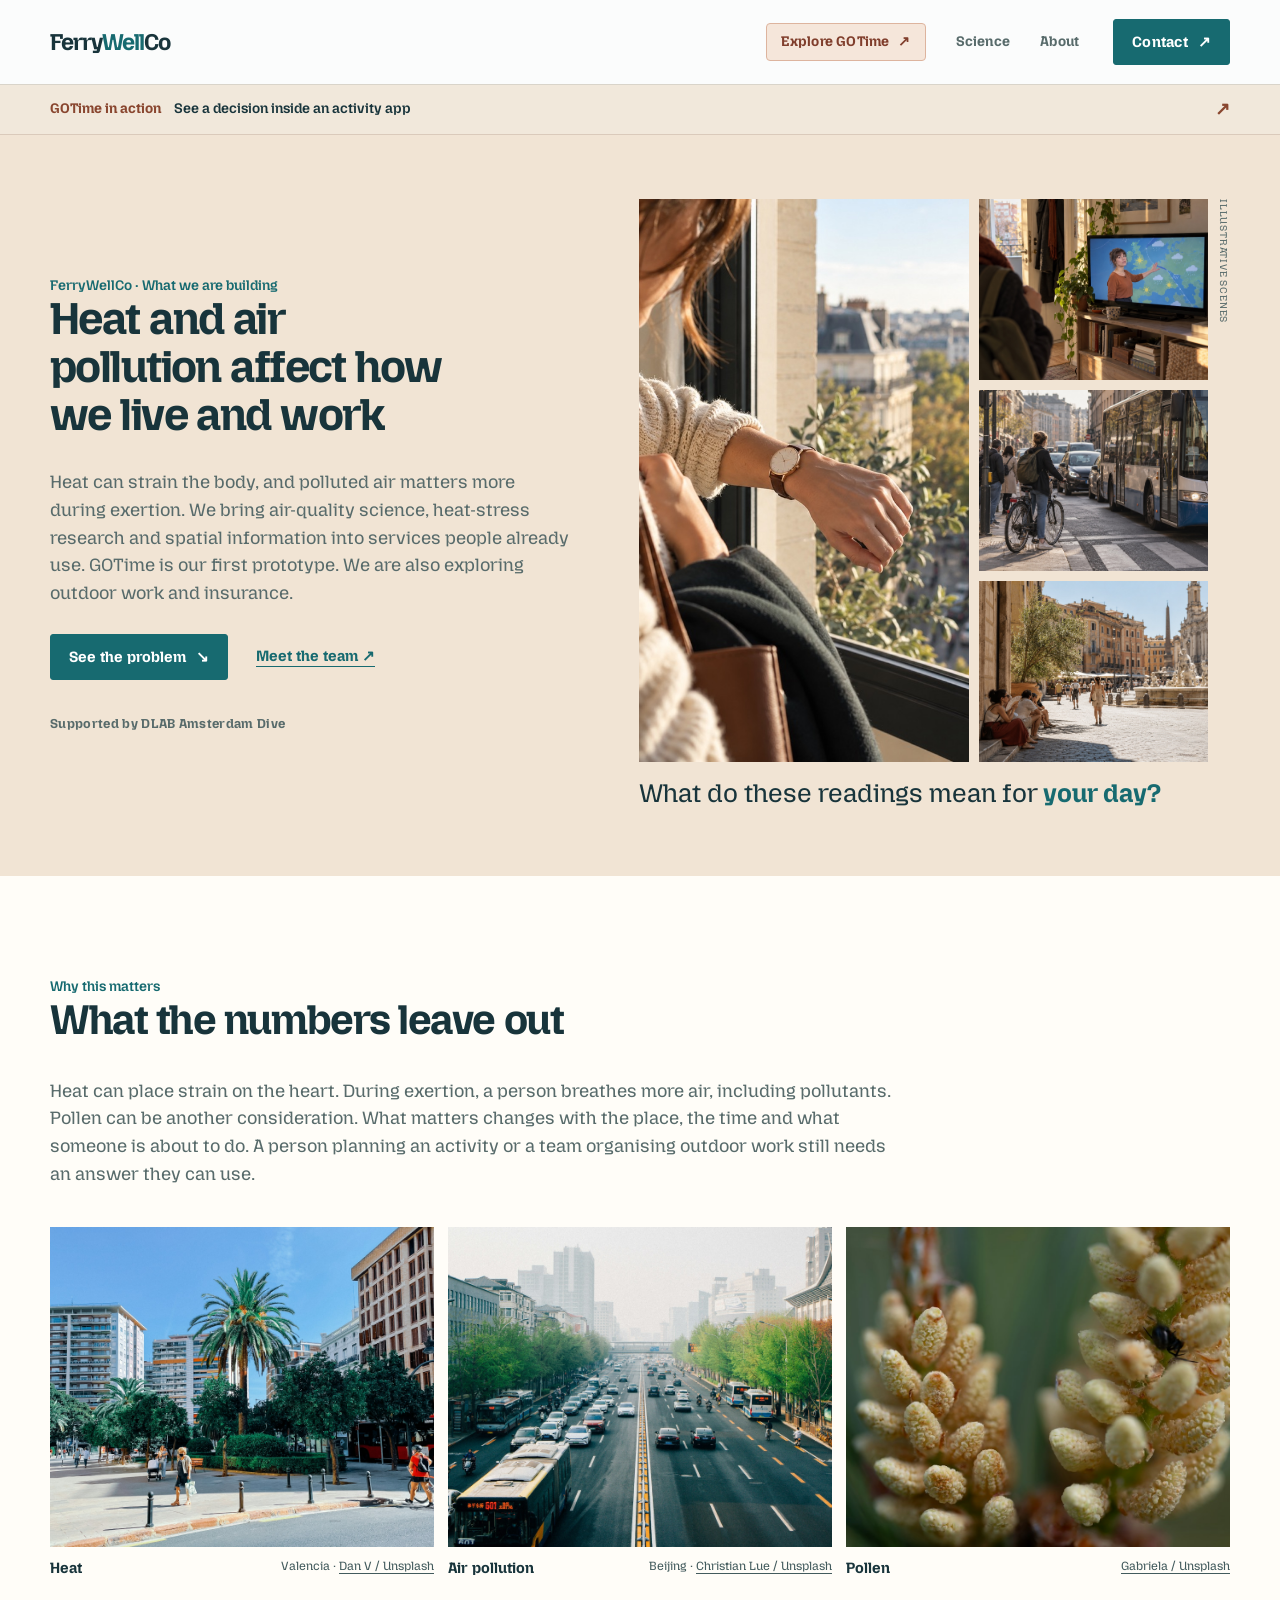
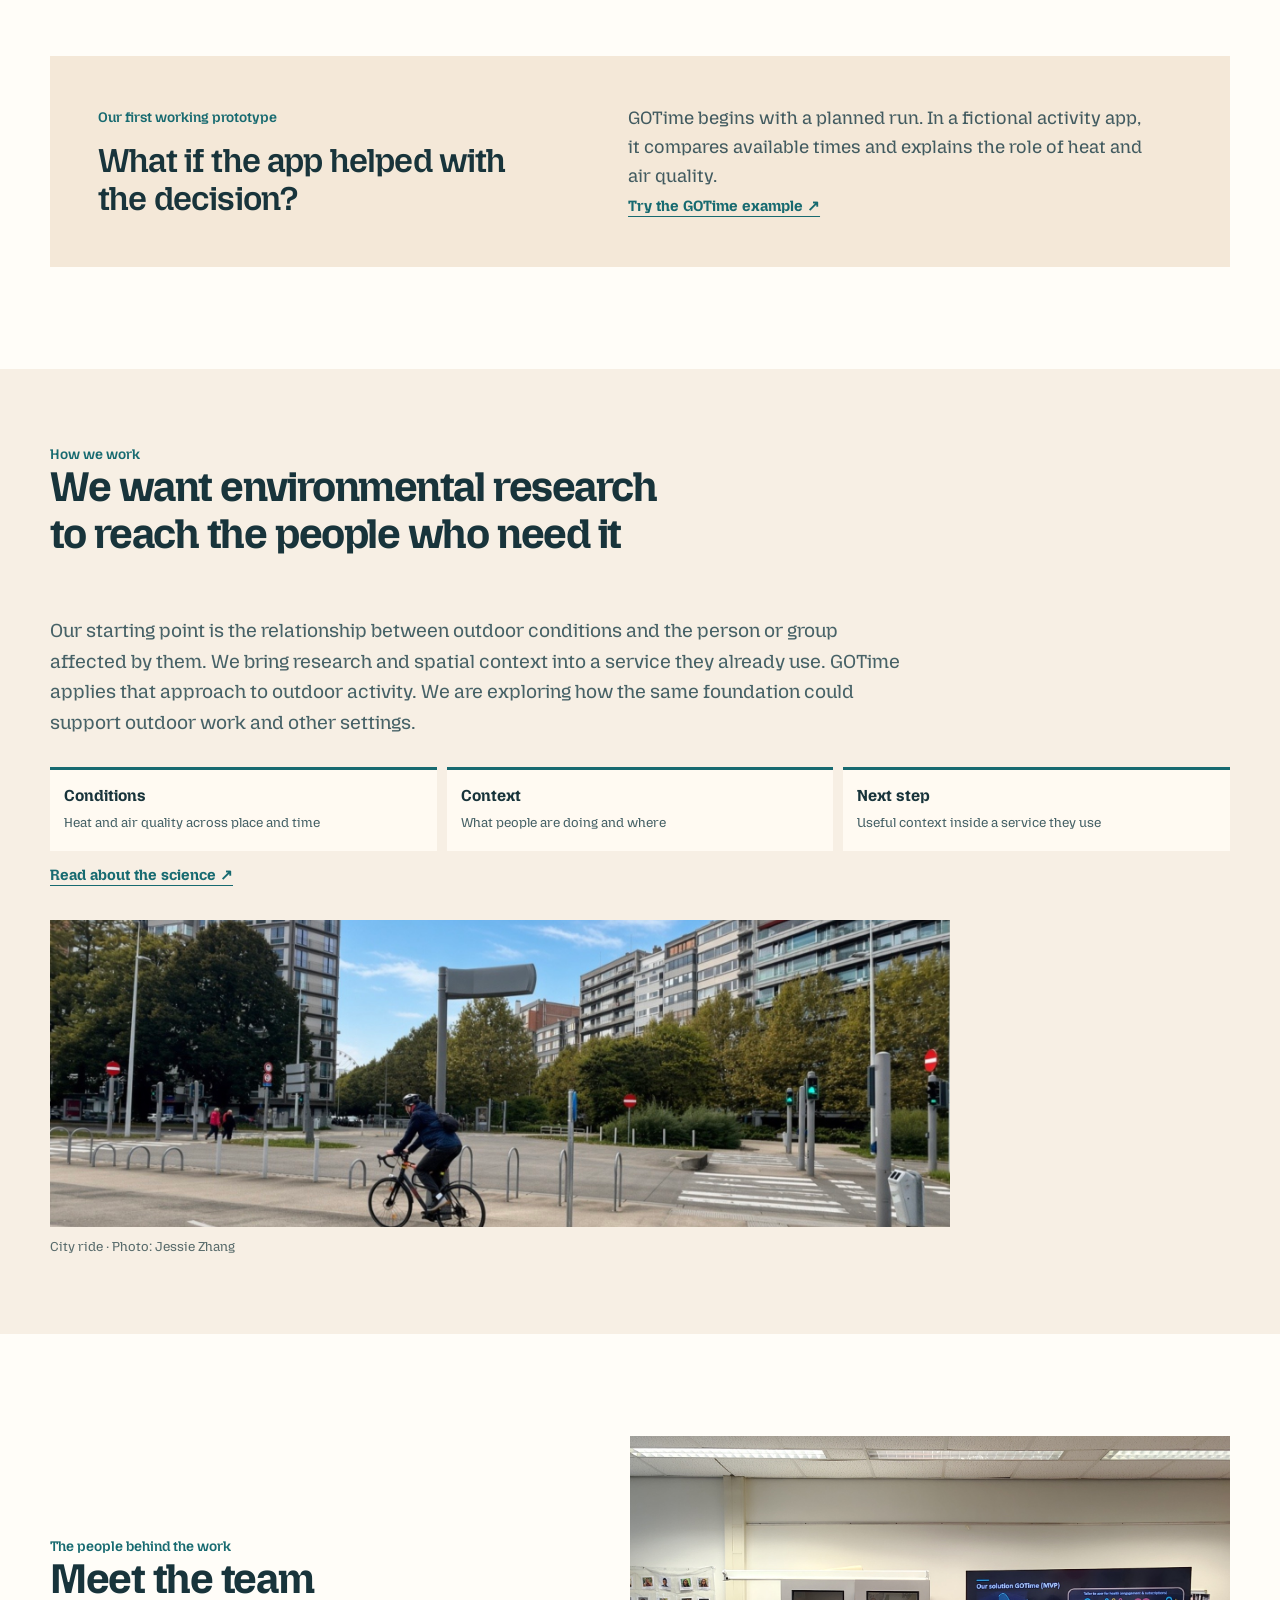
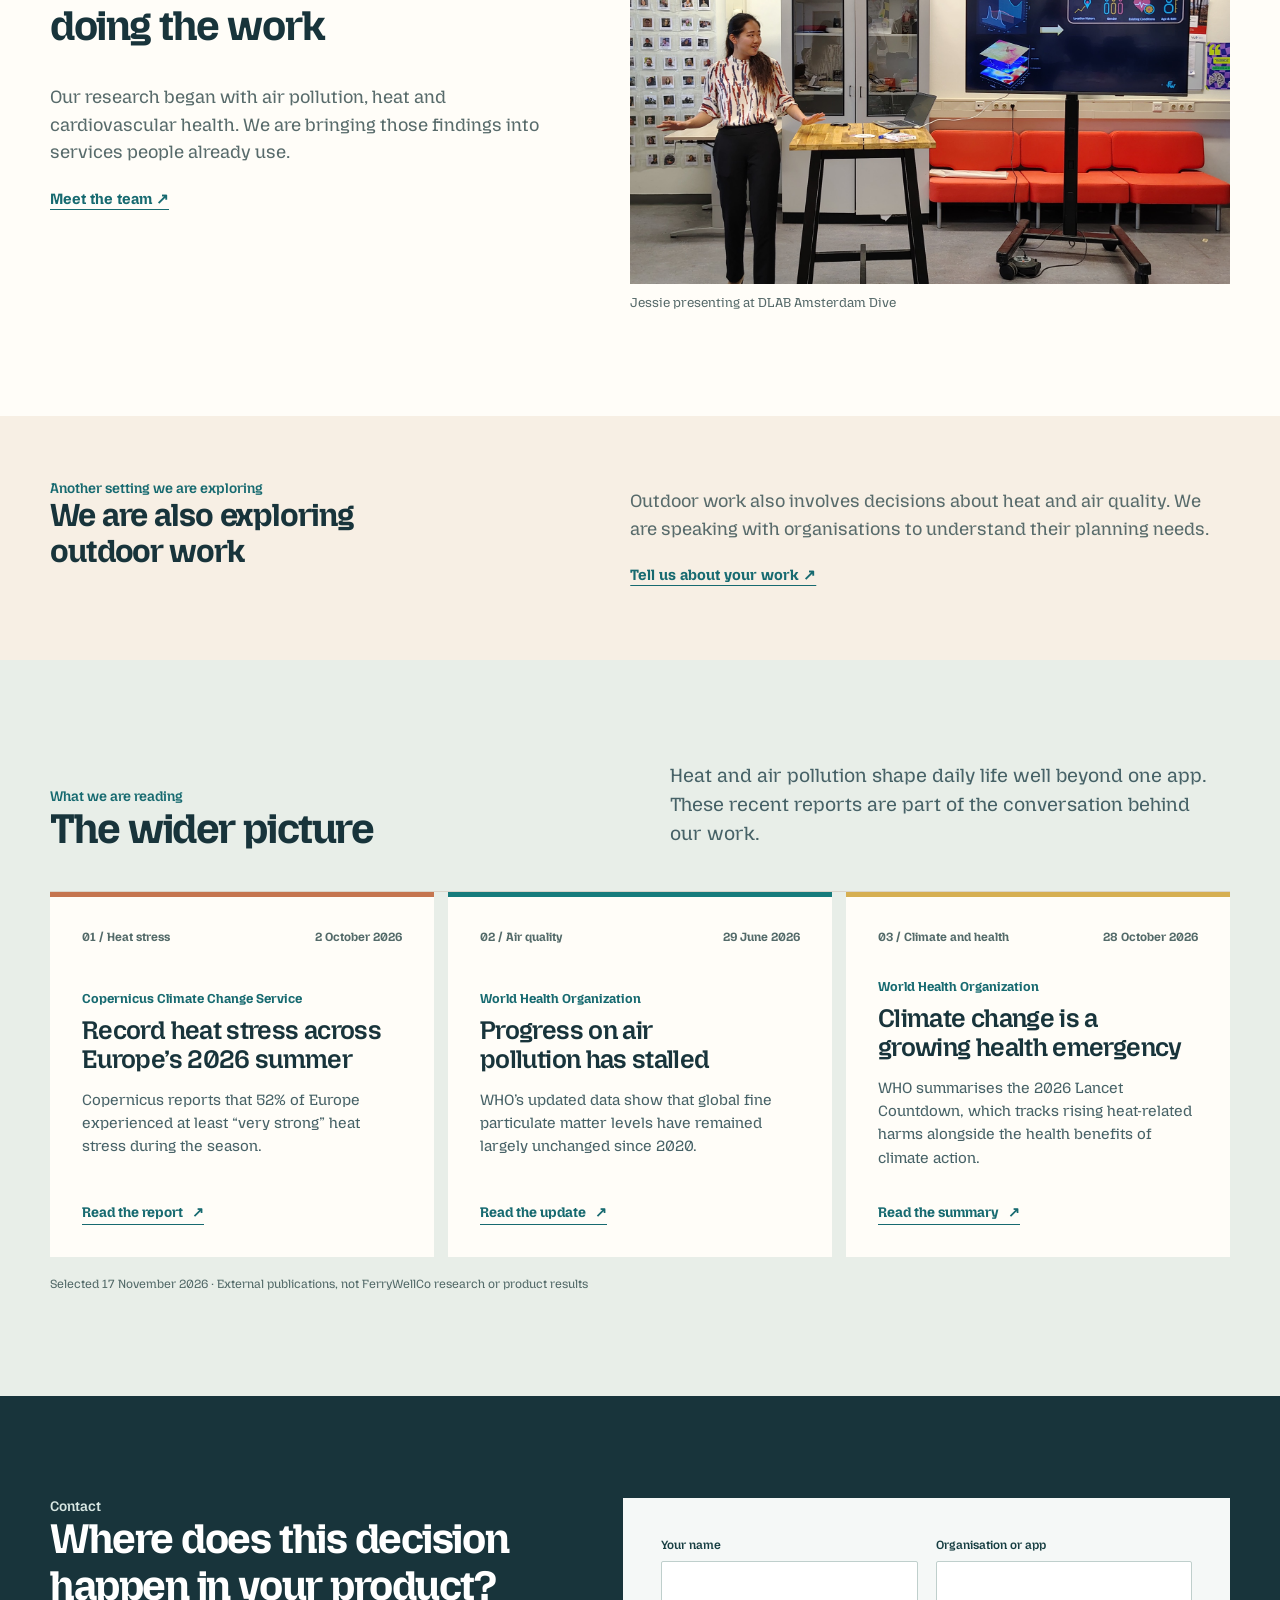
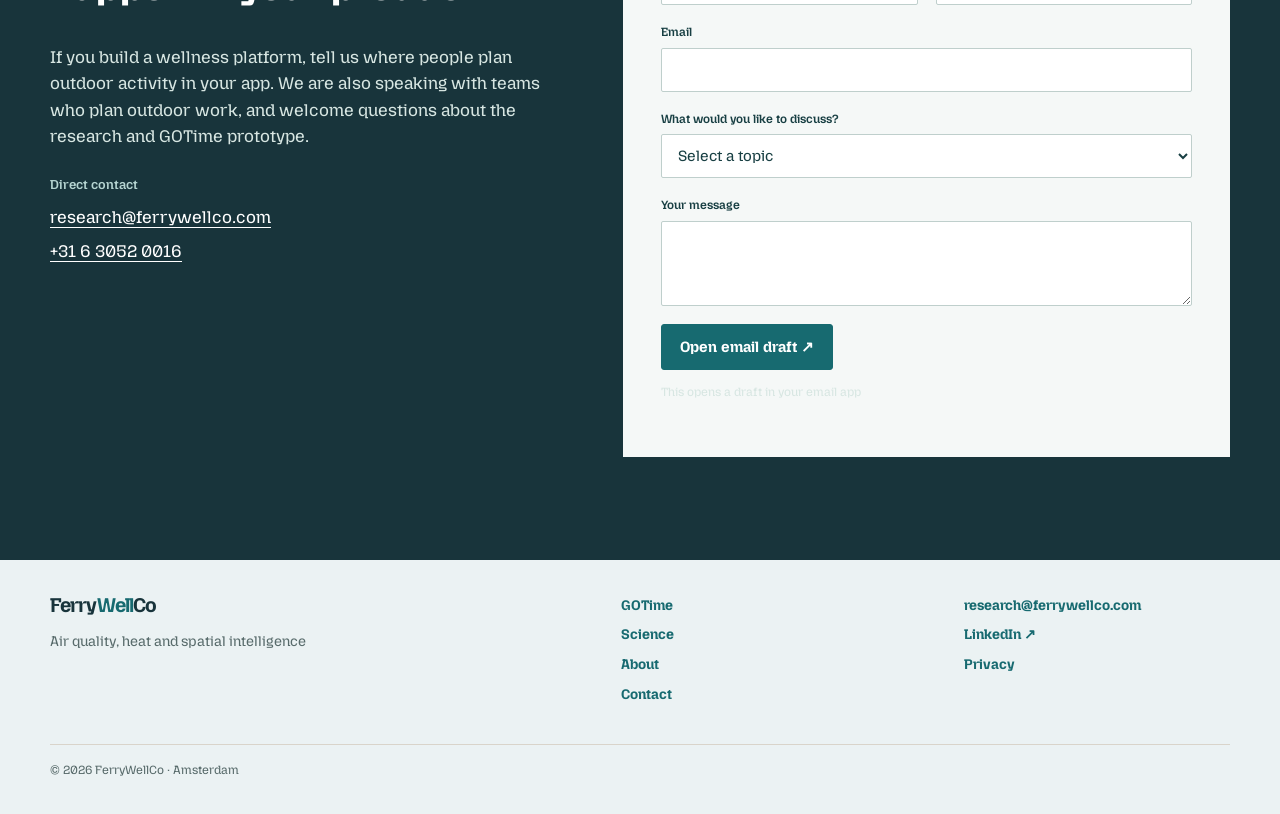
==== commit df892e69: "Restore simpler GOTime phone demo and page story" ====
--- a/index.html
+++ b/index.html
@@ -78,7 +78,7 @@
   <p class="eyebrow">Why this matters</p><h2 id="problem-title">What the numbers leave out</h2>
   <p class="lead">Heat can place strain on the heart. During exertion, a person breathes more air, including pollutants. Pollen can be another consideration. What matters changes with the place, the time and what someone is about to do. A person planning an activity or a team organising outdoor work still needs an answer they can use.</p>
   <div class="condition-photos" aria-label="Outdoor conditions in the research"><figure><img src="assets/sunny-valencia-dan-v.jpg" alt="People crossing a sunny street in Valencia" width="1800" height="2250" loading="lazy"><figcaption><strong>Heat</strong><span>Valencia · <a href="https://unsplash.com/photos/a-group-of-people-walking-down-a-street-next-to-tall-buildings-mh1GvI4SYbk" target="_blank" rel="noopener noreferrer">Dan V / Unsplash</a></span></figcaption></figure><figure><img src="assets/traffic-smog-christian-lue.jpg" alt="Traffic on a hazy city road in Beijing" width="1800" height="2700" loading="lazy"><figcaption><strong>Air pollution</strong><span>Beijing · <a href="https://unsplash.com/photos/a-city-street-filled-with-lots-of-traffic-QcJ1XCc3gJo" target="_blank" rel="noopener noreferrer">Christian Lue / Unsplash</a></span></figcaption></figure><figure><img src="assets/pine-pollen-gabriela.jpg" alt="Close view of pollen-bearing pine cones" width="1200" height="726" loading="lazy"><figcaption><strong>Pollen</strong><span><a href="https://unsplash.com/photos/pine-tree-flowers-in-close-up-detail-v3CU3sQChTM" target="_blank" rel="noopener noreferrer">Gabriela / Unsplash</a></span></figcaption></figure></div>
-  <div class="story-first-product" id="gotime"><div><p class="eyebrow">Our first working prototype</p><h3>What if the app helped with the decision?</h3></div><div><p>GOTime begins with a planned run. In a fictional activity app, it compares available times and explains the role of heat and air quality.</p><a class="text-link" href="gotime/">See Sanne's example ↗</a></div></div>
+  <div class="story-first-product" id="gotime"><div><p class="eyebrow">Our first working prototype</p><h3>What if the app helped with the decision?</h3></div><div><p>GOTime begins with a planned run. In a fictional activity app, it compares available times and explains the role of heat and air quality.</p><a class="text-link" href="gotime/">Try the GOTime example ↗</a></div></div>
 </div></section>
 <section class="story-section story-approach" aria-labelledby="approach-title"><div class="container story-split">
   <div><p class="eyebrow">How we work</p><h2 id="approach-title">We want environmental research to reach the people who need it</h2></div>
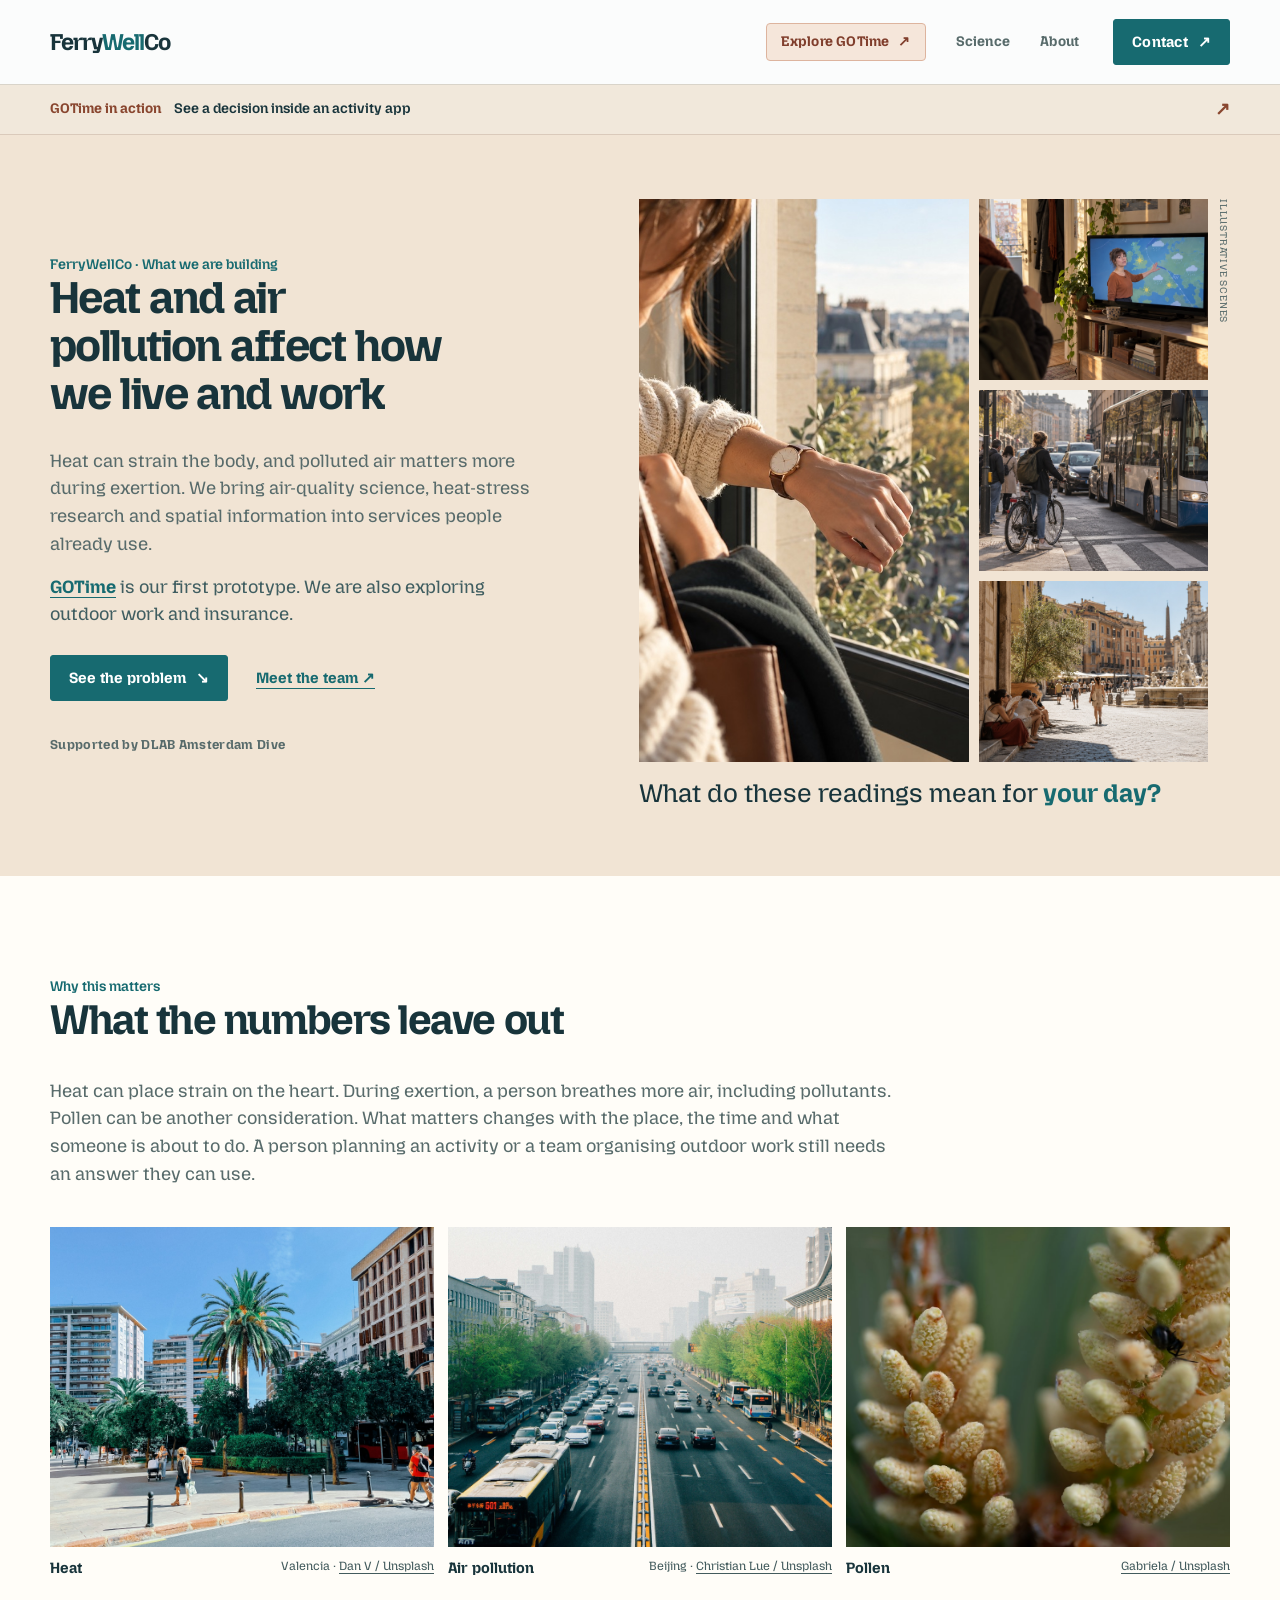
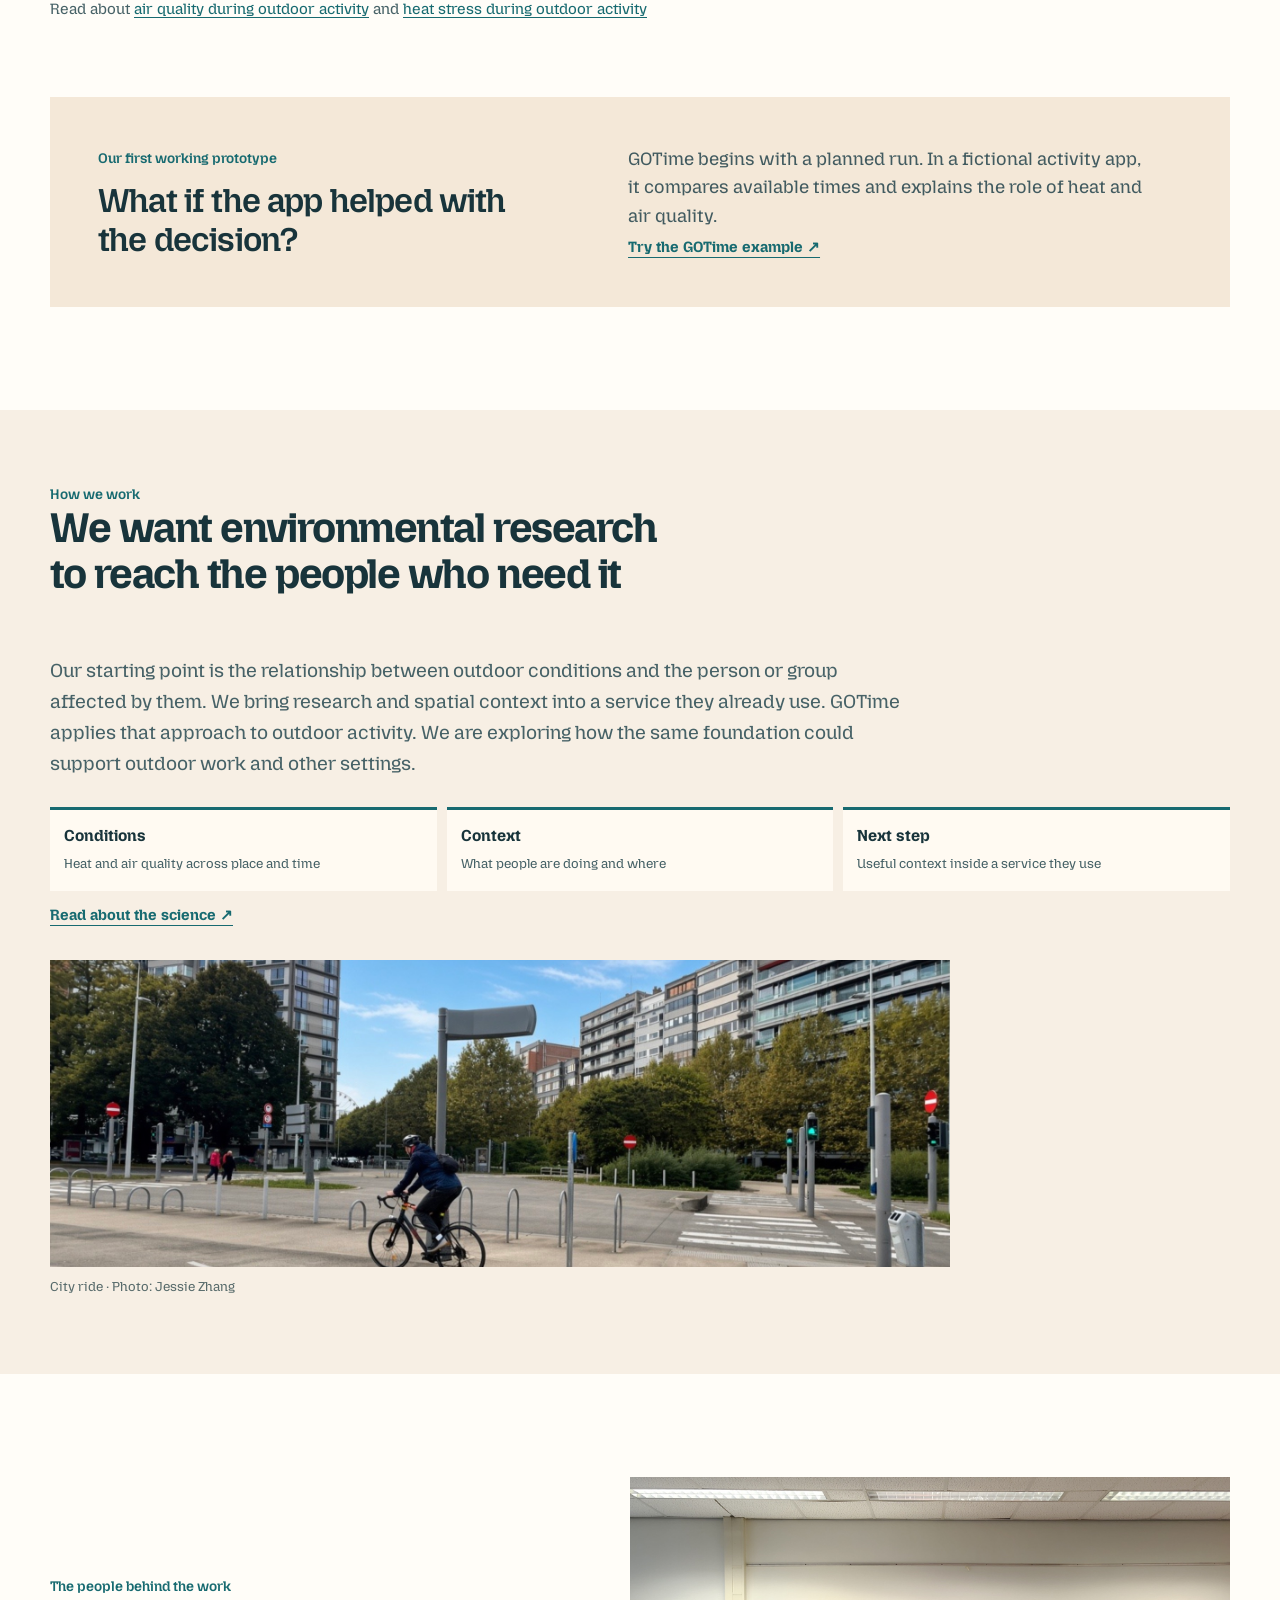
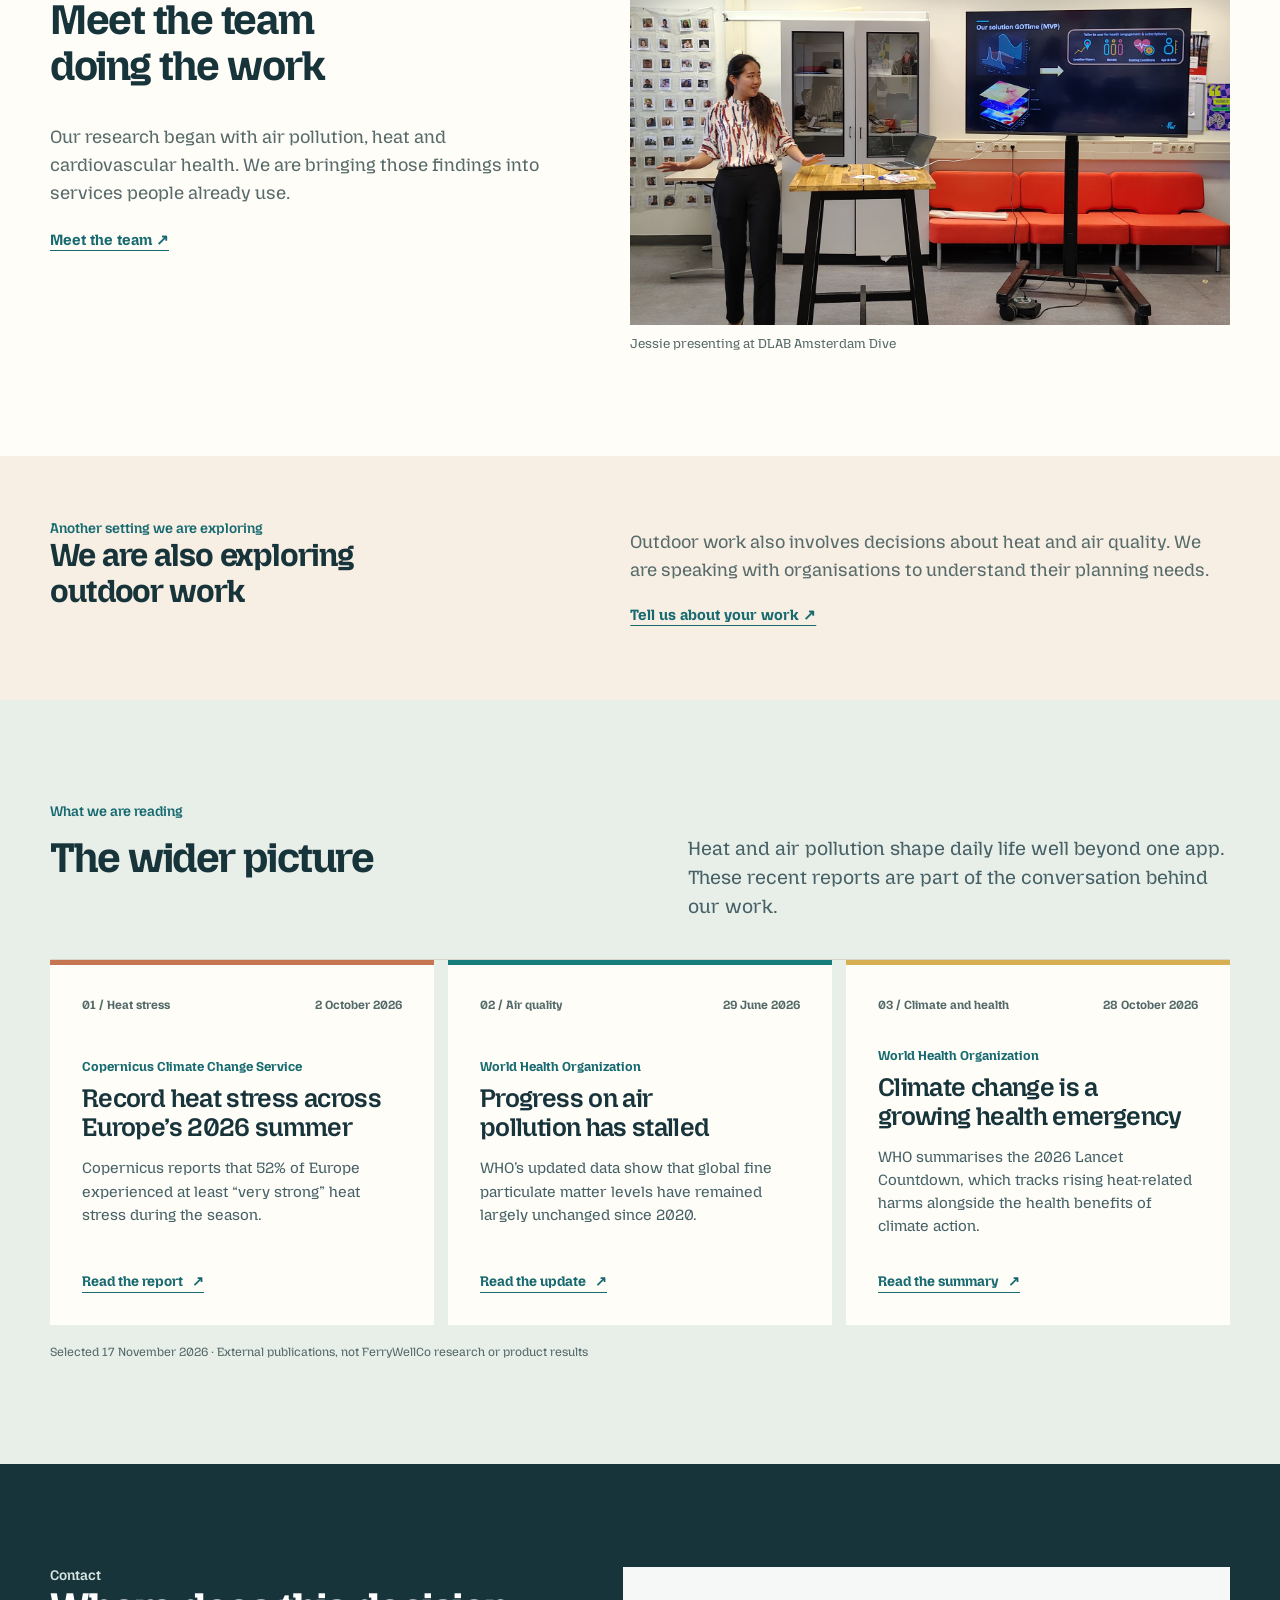
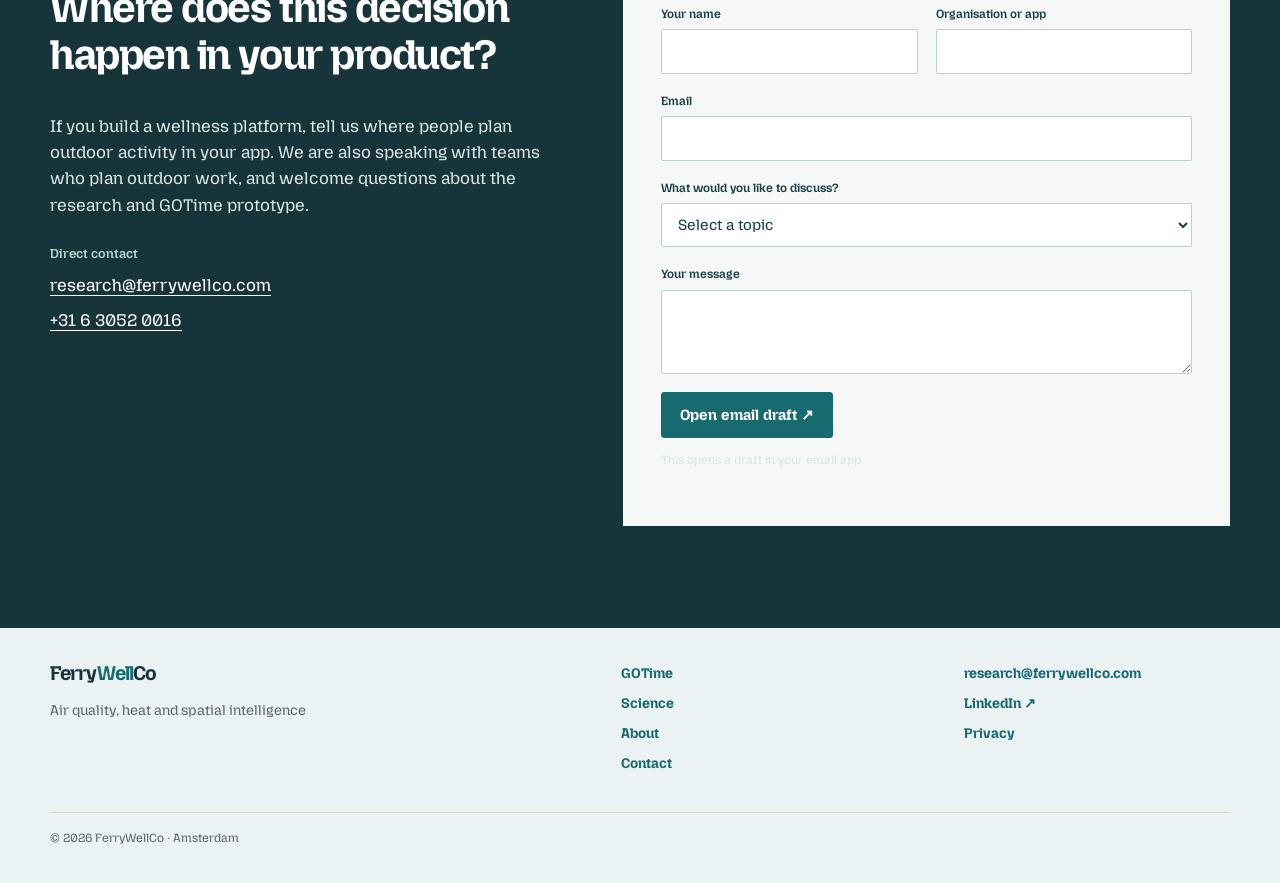
==== commit e38a9b54: "Refine homepage layout and topical search content" ====
--- a/index.html
+++ b/index.html
@@ -6,13 +6,13 @@
   <meta name="theme-color" content="#fbf8f2">
   <meta name="google-site-verification" content="CsUOfUPKteTScXuRRzw37nCm2BISair4oSHKDbQVt_I">
 
-  <meta name="description" content="FerryWellCo brings air-quality science, heat-stress research and spatial information into services for wellness, outdoor work and other settings.">
+  <meta name="description" content="FerryWellCo helps wellness platforms turn air-quality and heat research into clearer outdoor decisions. Explore GOTime, our first prototype, and the science behind it.">
   <link rel="canonical" href="https://ferrywellco.com/">
   <meta property="og:type" content="website">
   <meta property="og:site_name" content="FerryWellCo">
   <meta property="og:url" content="https://ferrywellco.com/">
-  <meta property="og:title" content="FerryWellCo | Air quality and heat in everyday life">
-  <meta property="og:description" content="We make heat and air-quality research useful in the services people use to live and work.">
+  <meta property="og:title" content="FerryWellCo | Air quality and heat for outdoor decisions">
+  <meta property="og:description" content="We bring air-quality and heat research into the services people use to plan time outdoors. See GOTime, our first prototype.">
   <meta property="og:image" content="https://ferrywellco.com/assets/hero-checking-time.jpg">
   <meta name="twitter:card" content="summary_large_image">
   <script type="application/ld+json">
@@ -32,18 +32,18 @@
         "name": "FerryWellCo",
         "url": "https://ferrywellco.com/",
         "description": "FerryWellCo brings air-quality science, heat-stress research and spatial information into services for wellness and outdoor work.",
-        "logo": "https://ferrywellco.com/assets/favicon.svg",
+        "logo": "https://ferrywellco.com/assets/favicon.png",
         "email": "research@ferrywellco.com",
         "sameAs": ["https://www.linkedin.com/company/ferrywellco/"]
       }
     ]
   }
   </script>
-  <title>FerryWellCo | Air quality and heat in everyday life</title>
-  <link rel="icon" href="assets/favicon.svg" type="image/svg+xml">
+  <title>FerryWellCo | Air quality and heat for outdoor decisions</title>
+  <link rel="icon" href="/assets/favicon.png" type="image/png" sizes="128x128">
   <link rel="stylesheet" href="assets/styles.css?v=nav1">
   <link rel="stylesheet" href="assets/polish.css?v=mozilla2">
-  <link rel="stylesheet" href="assets/story.css?v=umbrella9">
+  <link rel="stylesheet" href="assets/story.css?v=umbrella10">
   <script src="assets/site.js" defer></script>
 </head>
 <body>
@@ -61,7 +61,8 @@
     <h1 id="hero-title">Heat and air pollution affect how we live and work</h1>
   </div>
   <div class="hero-support">
-    <p class="lead">Heat can strain the body, and polluted air matters more during exertion. We bring air-quality science, heat-stress research and spatial information into services people already use. GOTime is our first prototype. We are also exploring <span class="keep-together">outdoor work and insurance.</span></p>
+    <p class="lead">Heat can strain the body, and polluted air matters more during exertion. We bring air-quality science, heat-stress research and spatial information into services people already use.</p>
+    <p class="hero-prototype"><a href="gotime/">GOTime</a> is our first prototype. We are also exploring <span class="keep-together">outdoor work and insurance.</span></p>
     <div class="action-row"><a class="button" href="#problem">See the problem <span aria-hidden="true">↘</span></a><a class="text-link" href="about/">Meet the team ↗</a></div>
     <p class="hero-meta">Supported by DLAB Amsterdam Dive</p>
   </div></div>
@@ -78,6 +79,7 @@
   <p class="eyebrow">Why this matters</p><h2 id="problem-title">What the numbers leave out</h2>
   <p class="lead">Heat can place strain on the heart. During exertion, a person breathes more air, including pollutants. Pollen can be another consideration. What matters changes with the place, the time and what someone is about to do. A person planning an activity or a team organising outdoor work still needs an answer they can use.</p>
   <div class="condition-photos" aria-label="Outdoor conditions in the research"><figure><img src="assets/sunny-valencia-dan-v.jpg" alt="People crossing a sunny street in Valencia" width="1800" height="2250" loading="lazy"><figcaption><strong>Heat</strong><span>Valencia · <a href="https://unsplash.com/photos/a-group-of-people-walking-down-a-street-next-to-tall-buildings-mh1GvI4SYbk" target="_blank" rel="noopener noreferrer">Dan V / Unsplash</a></span></figcaption></figure><figure><img src="assets/traffic-smog-christian-lue.jpg" alt="Traffic on a hazy city road in Beijing" width="1800" height="2700" loading="lazy"><figcaption><strong>Air pollution</strong><span>Beijing · <a href="https://unsplash.com/photos/a-city-street-filled-with-lots-of-traffic-QcJ1XCc3gJo" target="_blank" rel="noopener noreferrer">Christian Lue / Unsplash</a></span></figcaption></figure><figure><img src="assets/pine-pollen-gabriela.jpg" alt="Close view of pollen-bearing pine cones" width="1200" height="726" loading="lazy"><figcaption><strong>Pollen</strong><span><a href="https://unsplash.com/photos/pine-tree-flowers-in-close-up-detail-v3CU3sQChTM" target="_blank" rel="noopener noreferrer">Gabriela / Unsplash</a></span></figcaption></figure></div>
+  <p class="story-research-links">Read about <a href="science/#air-quality-activity">air quality during outdoor activity</a> and <a href="science/#heat-stress">heat stress during outdoor activity</a></p>
   <div class="story-first-product" id="gotime"><div><p class="eyebrow">Our first working prototype</p><h3>What if the app helped with the decision?</h3></div><div><p>GOTime begins with a planned run. In a fictional activity app, it compares available times and explains the role of heat and air quality.</p><a class="text-link" href="gotime/">Try the GOTime example ↗</a></div></div>
 </div></section>
 <section class="story-section story-approach" aria-labelledby="approach-title"><div class="container story-split">
@@ -93,7 +95,7 @@
   <div><p class="lead">Outdoor work also involves decisions about heat and air quality. We are speaking with organisations to understand their planning needs.</p><a class="text-link" href="#contact" data-select-scope="Outdoor work planning">Tell us about your work ↗</a></div>
 </div></section>
 <section class="story-section story-notes" id="notes" aria-labelledby="notes-title"><div class="container">
-  <div class="story-notes-intro"><div><p class="eyebrow">What we are reading</p><h2 id="notes-title">The wider picture</h2></div><p>Heat and air pollution shape daily life well beyond one app. These recent reports are part of the conversation behind our work.</p></div>
+  <div class="story-notes-intro"><p class="eyebrow">What we are reading</p><h2 id="notes-title">The wider picture</h2><p class="story-notes-summary">Heat and air pollution shape daily life well beyond one app. These recent reports are part of the conversation behind our work.</p></div>
   <div class="reading-list">
     <article class="reading-card reading-card-heat"><div class="reading-card-top"><span>01 / Heat stress</span><time datetime="2026-10-02">2 October 2026</time></div><div><p class="reading-card-source">Copernicus Climate Change Service</p><h3>Record heat stress across Europe’s 2026 summer</h3><p>Copernicus reports that 52% of Europe experienced at least “very strong” heat stress during the season.</p></div><a href="https://climate.copernicus.eu/copernicus-record-heat-stress-and-low-river-flows-marked-europes-2026-summer" target="_blank" rel="noopener noreferrer" aria-label="Read the Copernicus report on Europe's 2026 summer heat stress (opens in a new tab)">Read the report <span aria-hidden="true">↗</span></a></article>
     <article class="reading-card reading-card-air"><div class="reading-card-top"><span>02 / Air quality</span><time datetime="2026-06-29">29 June 2026</time></div><div><p class="reading-card-source">World Health Organization</p><h3>Progress on air pollution has stalled</h3><p>WHO’s updated data show that global fine particulate matter levels have remained largely unchanged since 2020.</p></div><a href="https://www.who.int/news/item/29-06-2026-new-sdg-data-shows-stalled-progress-on-air-pollution-and-health" target="_blank" rel="noopener noreferrer" aria-label="Read the WHO update on air pollution and health (opens in a new tab)">Read the update <span aria-hidden="true">↗</span></a></article>
--- a/assets/story.css
+++ b/assets/story.css
@@ -7,6 +7,9 @@
 .hero-support .action-row { margin-top: 26px; }
 .story-hero h1 { max-width: 700px; font-size: clamp(2.75rem, 3.5vw, 3.65rem); line-height: 1.07; text-wrap: balance; }
 .story-hero .lead { max-width: 620px; }
+.hero-prototype { max-width: 620px; margin: 15px 0 0; color: #405e61; font-size: clamp(1.05rem, 1.4vw, 1.18rem); line-height: 1.55; }
+.hero-prototype a { color: var(--teal); font-weight: 700; text-decoration-thickness: 1px; text-underline-offset: 4px; }
+.hero-prototype a:hover, .hero-prototype a:focus-visible { color: var(--ink); }
 .story-hero p, .story-section p, .story-photo figcaption { text-wrap: pretty; }
 .subhero .lead, .article-section p { text-wrap: pretty; }
 .subhero h1, .article-section h2 { text-wrap: balance; }
@@ -78,12 +81,15 @@
 .condition-photos figure:nth-child(2) img { object-position: center 70%; }
 .condition-photos figcaption { display: flex; justify-content: space-between; gap: 10px; margin-top: 10px; color: #435b5d; font-size: 12px; }
 .condition-photos figcaption strong { color: var(--ink); font-size: 15px; }
+.story-research-links { margin: 18px 0 0; color: #476267; font-size: 15px; line-height: 1.5; }
+.story-research-links a { color: var(--teal); text-underline-offset: 3px; }
 .story-about { background: #fffdf8; }
 .story-about .story-photo img { height: clamp(330px, 35vw, 490px); object-position: center 40%; }
 .story-notes { background: #e8eee8; }
-.story-notes-intro { display: flex; justify-content: space-between; align-items: end; gap: 36px; margin-bottom: 38px; }
-.story-notes-intro h2 { margin-bottom: 0; }
-.story-notes-intro > p { max-width: 560px; margin: 0 0 4px; color: #476267; font-size: clamp(17px, 1.5vw, 20px); line-height: 1.5; }
+.story-notes-intro { display: grid; grid-template-columns: minmax(0, 1fr) minmax(0, .9fr); column-gap: 36px; align-items: start; margin-bottom: 38px; }
+.story-notes-intro .eyebrow { grid-column: 1 / -1; margin-bottom: 14px; }
+.story-notes-intro h2 { grid-column: 1; margin: 0; }
+.story-notes-intro .story-notes-summary { grid-column: 2; max-width: 560px; margin: 0; color: #476267; font-size: clamp(17px, 1.5vw, 20px); line-height: 1.5; }
 .reading-list { display: grid; grid-template-columns: repeat(3, minmax(0, 1fr)); gap: 14px; }
 .reading-card { display: flex; min-width: 0; min-height: 365px; flex-direction: column; justify-content: space-between; gap: 24px; padding: clamp(22px, 2.6vw, 32px); border-top: 5px solid var(--teal); background: #fffdf8; }
 .reading-card-heat { border-color: #c5754f; }
@@ -207,8 +213,9 @@
   .story-first-product p:not(.eyebrow) { font-size: 16px; }
   .story-logic { grid-template-columns: 1fr; gap: 0; }
   .story-logic > div { padding-inline: 0; border-top-width: 1px; background: transparent; }
-  .story-notes-intro { display: block; }
-  .story-notes-intro > p { margin-top: 20px; }
+  .story-notes-intro { grid-template-columns: 1fr; }
+  .story-notes-intro .eyebrow, .story-notes-intro h2, .story-notes-intro .story-notes-summary { grid-column: 1; }
+  .story-notes-intro .story-notes-summary { margin-top: 20px; }
   .reading-list { grid-template-columns: 1fr; }
   .reading-card { min-height: 0; }
   .story-list p, .product-fit-list p { grid-template-columns: 1fr; gap: 6px; }
